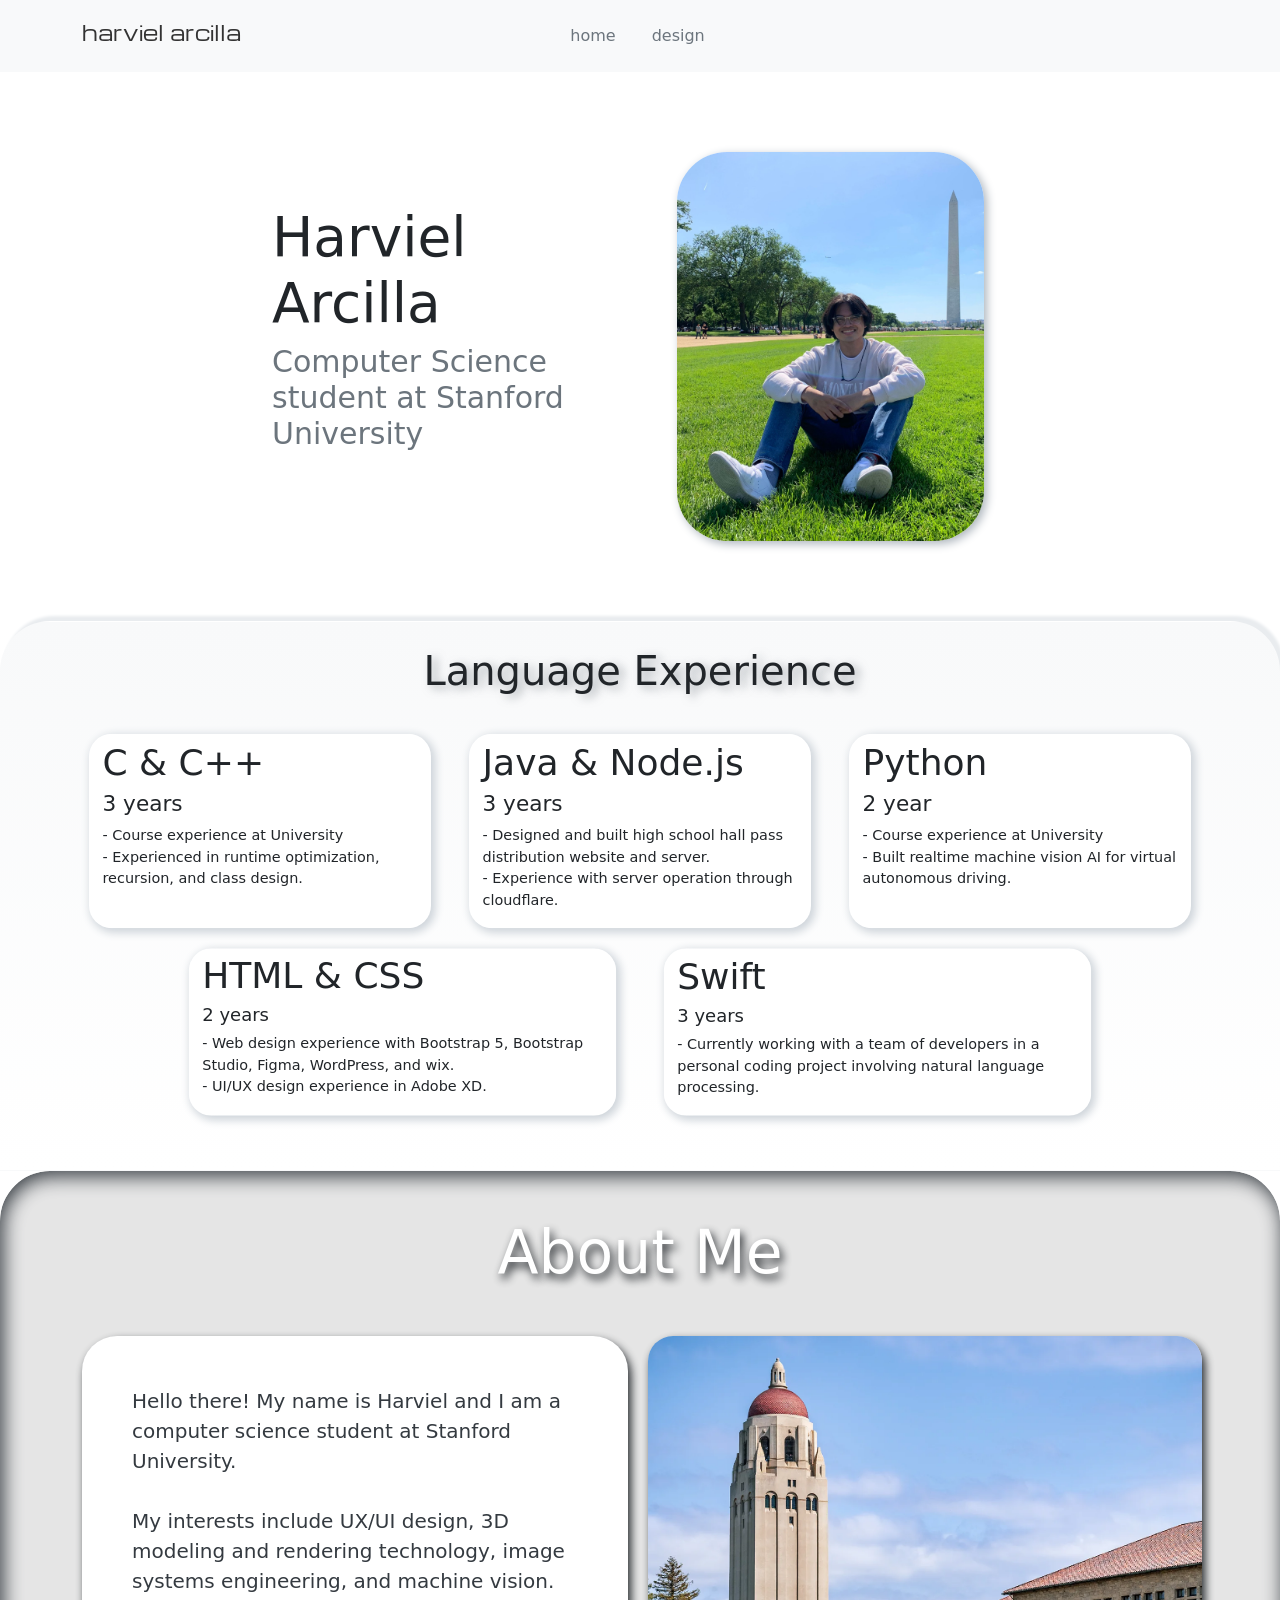
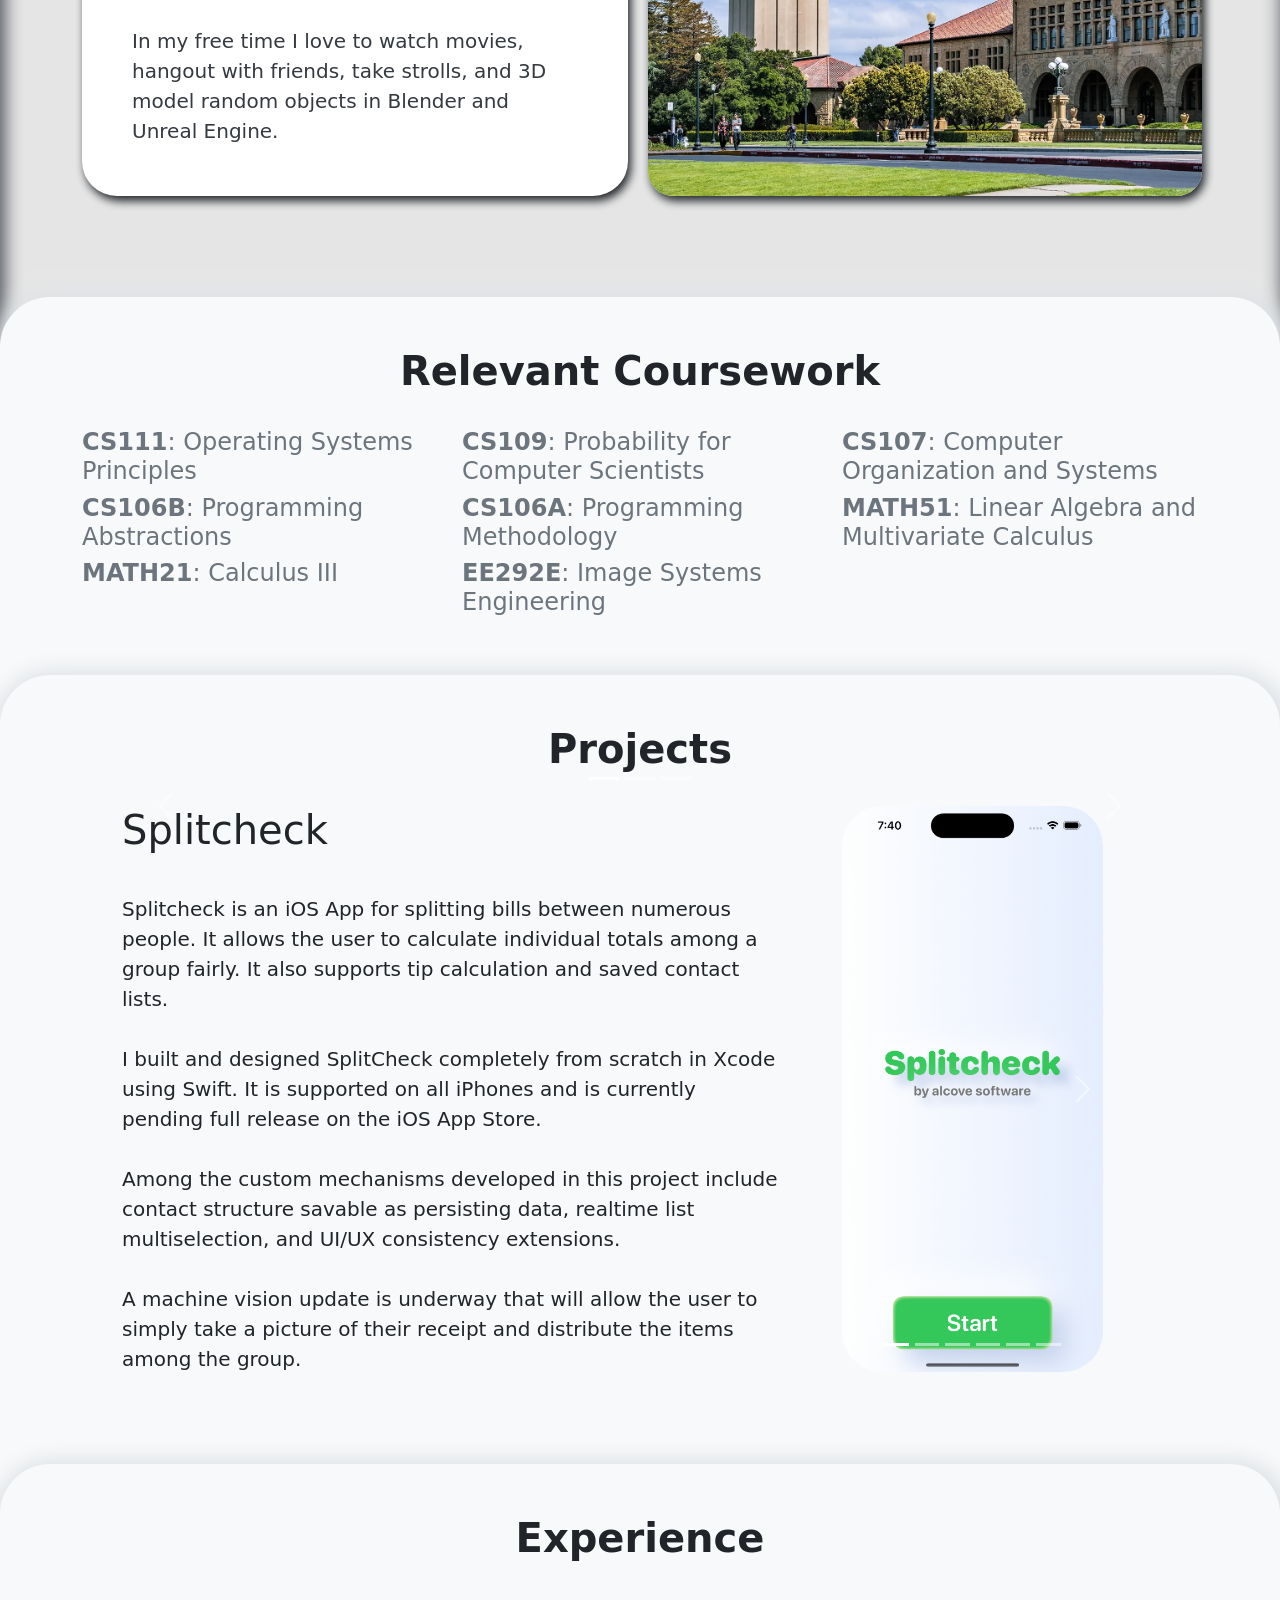
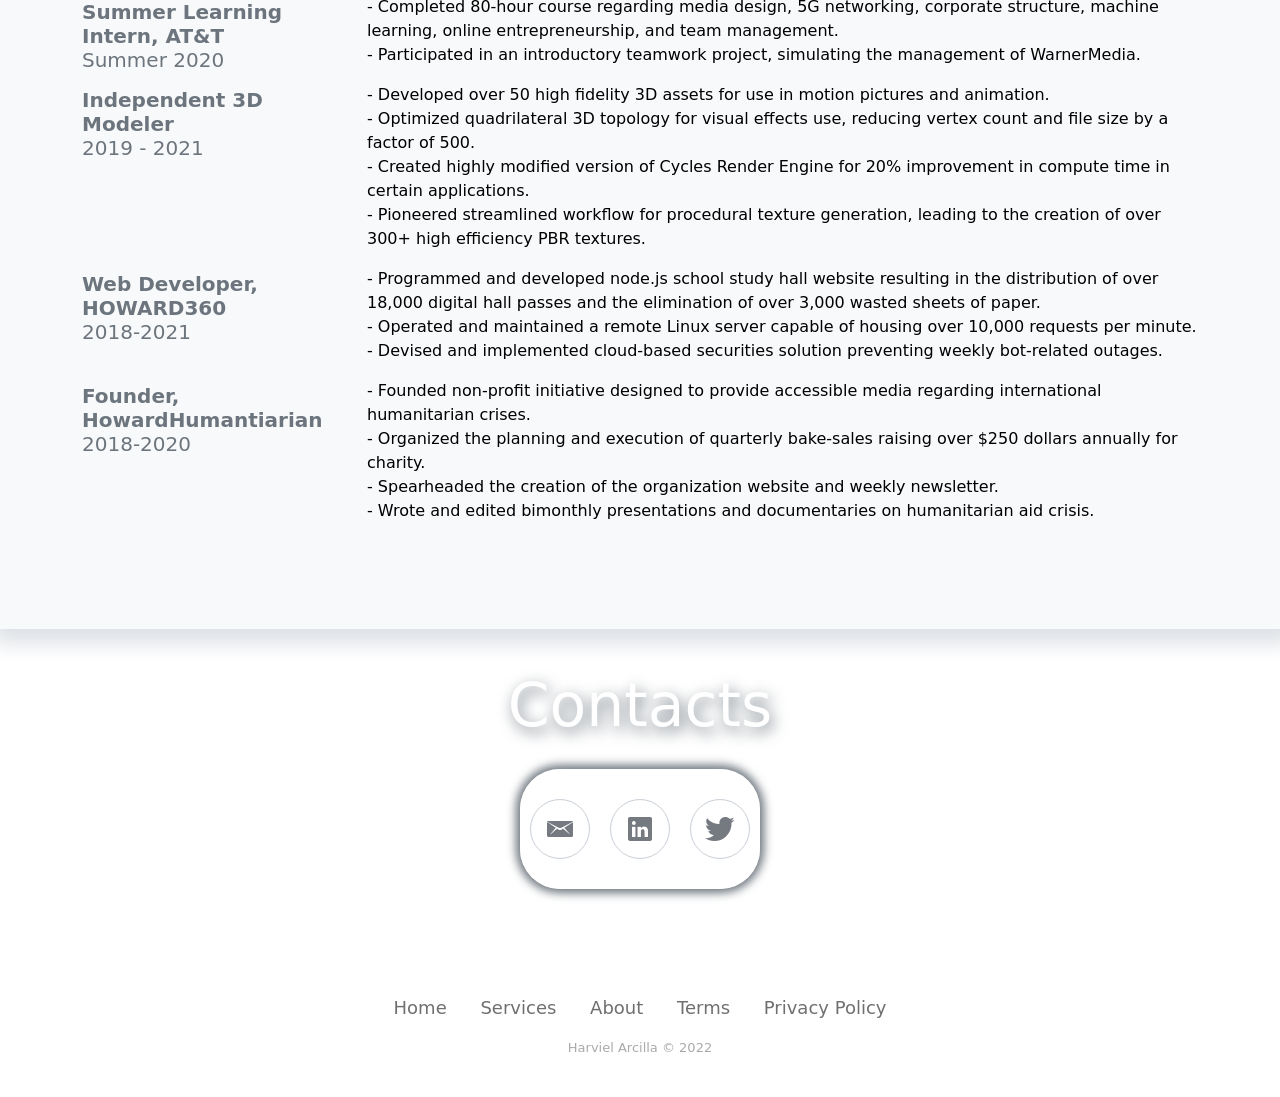
==== index.html @ 3e4e9d7c "Projects on Mobile" ====
<!DOCTYPE html>
<html lang="en">

<head>
    <meta charset="utf-8">
    <meta name="viewport" content="width=device-width, initial-scale=1.0, shrink-to-fit=no">
    <title>HarvielArcilla</title>
    <link rel="icon" type="image/png" sizes="1120x1080" href="assets/img/Favicon.png">
    <link rel="icon" type="image/png" sizes="1120x1080" href="assets/img/Favicon.png">
    <link rel="icon" type="image/png" sizes="1120x1080" href="assets/img/Favicon.png">
    <link rel="icon" type="image/png" sizes="1120x1080" href="assets/img/Favicon.png">
    <link rel="icon" type="image/png" sizes="1120x1080" href="assets/img/Favicon.png">
    <link rel="stylesheet" href="assets/bootstrap/css/bootstrap.min.css">
    <link rel="stylesheet" href="https://fonts.googleapis.com/css?family=Abel&amp;display=swap">
    <link rel="stylesheet" href="https://fonts.googleapis.com/css?family=Abril+Fatface&amp;display=swap">
    <link rel="stylesheet" href="https://fonts.googleapis.com/css?family=Adamina&amp;display=swap">
    <link rel="stylesheet" href="https://fonts.googleapis.com/css?family=Bakbak+One&amp;display=swap">
    <link rel="stylesheet" href="https://fonts.googleapis.com/css?family=Gothic+A1:400,700,800&amp;display=swap">
    <link rel="stylesheet" href="https://fonts.googleapis.com/css?family=Michroma&amp;display=swap">
    <link rel="stylesheet" href="https://fonts.googleapis.com/css?family=Montserrat:400,700,800,900&amp;display=swap">
    <link rel="stylesheet" href="https://fonts.googleapis.com/css?family=Open+Sans&amp;display=swap">
    <link rel="stylesheet" href="https://fonts.googleapis.com/css?family=Poppins&amp;display=swap">
    <link rel="stylesheet" href="https://fonts.googleapis.com/css?family=Raleway:400,800,900&amp;display=swap">
    <link rel="stylesheet" href="https://fonts.googleapis.com/css?family=Roboto&amp;display=swap">
    <link rel="stylesheet" href="https://fonts.googleapis.com/css?family=Roboto+Condensed&amp;display=swap">
    <link rel="stylesheet" href="https://fonts.googleapis.com/css?family=Source+Sans+Pro&amp;display=swap">
    <link rel="stylesheet" href="assets/fonts/ionicons.min.css">
    <link rel="stylesheet" href="assets/css/aos.min.css">
    <link rel="stylesheet" href="assets/css/animate.min.css">
    <link rel="stylesheet" href="assets/css/Footer-Basic.css">
    <link rel="stylesheet" href="assets/css/Footer-Clean.css">
    <link rel="stylesheet" href="assets/css/Navigation-with-Button.css">
    <link rel="stylesheet" href="assets/css/Navigation-with-Search.css">
    <link rel="stylesheet" href="assets/css/Social-Icons.css">
</head>

<body>
    <nav class="navbar navbar-light navbar-expand-lg navigation-clean-search" style="background: var(--bs-gray-100);">
        <div class="container">
            <h1 style="font-family: Michroma, sans-serif;font-size: 20px;">harviel arcilla</h1><a class="navbar-brand" href="#"></a><button data-bs-toggle="collapse" class="navbar-toggler" data-bs-target="#navcol-2"><span class="visually-hidden">Toggle navigation</span><span class="navbar-toggler-icon"></span></button>
            <div class="collapse navbar-collapse" id="navcol-2" style="padding-right: 180px;">
                <ul class="navbar-nav mx-auto">
                    <li class="nav-item"><a class="nav-link" href="index.html" style="color: var(--bs-gray-600);">home</a></li>
                    <li class="nav-item"></li>
                    <li class="nav-item"><a class="nav-link" href="design.html" style="color: var(--bs-gray-600);">design</a></li>
                    <li class="nav-item"></li>
                </ul>
            </div>
        </div>
    </nav>
    <section class="d-flex flex-column justify-content-lg-center" style="/*height: 530px;*/margin: 60px;margin-right: 10px;margin-left: 10px;">
        <div class="d-xl-flex align-items-xl-center">
            <div class="container">
                <div class="row" style="margin-top: 20px;margin-bottom: 20px;">
                    <div class="col-md-6 col-lg-4 offset-lg-2 d-flex d-xl-flex flex-column justify-content-xl-center align-items-xl-start">
                        <h1 class="d-flex align-items-xl-end" style="margin-top: 0px;text-align: left;font-size: 55px;">Harviel Arcilla</h1>
                        <h3 style="color: var(--bs-gray-600);font-size: 30px;padding-bottom: 30px;">Computer Science student at Stanford University</h3>
                    </div>
                    <div class="col-md-6 col-lg-4 d-flex d-xl-flex flex-column align-items-center align-items-sm-center align-items-xl-center"><img data-bss-disabled-mobile="true" data-bss-hover-animate="pulse" src="assets/img/IMG_5510.jpg" style="width: 307px;box-shadow: 3px 3px 10px var(--bs-gray-500);border-bottom-width: 1px;border-bottom-color: rgba(33,37,41,0);border-radius: 50px;"></div>
                </div>
            </div>
        </div>
    </section>
    <section class="d-flex flex-column justify-content-lg-start" style="/*height: 620px;*/border-radius: 50px;background: linear-gradient(var(--bs-gray-100), white), var(--bs-gray-100);border: 1px solid rgba(33,37,41,0);box-shadow: 4px -5px 3px var(--bs-gray-200);border-bottom-right-radius: 0;border-bottom-left-radius: 0;padding-bottom: 45px;padding-top: 15px;">
        <h1 class="d-lg-flex justify-content-lg-center" style="text-shadow: 5px 3px 10px rgba(108,117,125,0.59);padding: 10px;padding-top: 10px;padding-left: 20px;padding-right: 20px;">Language Experience<br></h1>
        <div class="container">
            <div class="row" data-aos="flip-down" data-aos-once="true" style="padding-top: 10px;">
                <div class="col-md-4" data-bss-hover-animate="pulse" style="border-radius: 25px;box-shadow: 3px 3px 10px 2px var(--bs-gray-400);transform: scale(0.90);border-style: solid;border-color: rgba(255,255,255,0);background: var(--bs-white);">
                    <h1 style="padding: 0px;padding-top: 5px;">C &amp; C++</h1>
                    <h4>3 years</h4>
                    <p>- Course experience at University<br>- Experienced in runtime optimization, recursion, and class design.</p>
                </div>
                <div class="col-md-4" data-bss-hover-animate="pulse" style="transform: scale(0.90);border-radius: 25px;border: 3px solid rgba(33,37,41,0);box-shadow: 3px 3px 10px 2px var(--bs-gray-400);background: var(--bs-white);">
                    <h1 style="padding: 0px;padding-top: 5px;">Java &amp; Node.js</h1>
                    <h4>3 years</h4>
                    <p>- Designed and built high school hall pass distribution website and server.<br>- Experience with server operation through cloudflare.</p>
                </div>
                <div class="col-md-4" data-bss-hover-animate="pulse" style="transform: scale(0.90);border-radius: 25px;box-shadow: 3px 3px 10px 2px var(--bs-gray-400);border-style: solid;border-color: rgba(33,37,41,0);background: var(--bs-white);">
                    <h1 style="padding: 0px;padding-top: 5px;">Python</h1>
                    <h4>2 year</h4>
                    <p>- Course experience at University<br>- Built realtime machine vision AI for virtual autonomous driving.</p>
                </div>
            </div>
        </div>
        <div class="container">
            <div class="row" data-aos="flip-down" data-aos-once="true">
                <div class="col-md-6 col-lg-5 offset-lg-1" data-bss-hover-animate="pulse" style="border-radius: 25px;transform: scale(0.90);border-style: solid;border-color: rgba(33,37,41,0);box-shadow: 3px 3px 10px 2px var(--bs-gray-400);background: var(--bs-white);">
                    <div>
                        <h1 style="padding-top: 3px;">HTML &amp; CSS</h1>
                        <h5>2 years</h5>
                    </div>
                    <p>- Web design experience with Bootstrap 5, Bootstrap Studio, Figma, WordPress, and wix.<br>- UI/UX design experience in Adobe XD.</p>
                </div>
                <div class="col-md-6 col-lg-5" data-bss-hover-animate="pulse" style="border-radius: 25px;transform: scale(0.90);border-style: solid;border-color: rgba(33,37,41,0);box-shadow: 3px 3px 10px 2px var(--bs-gray-400);background: var(--bs-white);">
                    <div>
                        <h1 style="padding-top: 4px;">Swift</h1>
                    </div>
                    <h4 style="font-size: 20px;">3 years</h4>
                    <p>- Currently working with a team of developers in a personal coding project involving natural language processing.</p>
                </div>
            </div>
        </div>
    </section>
    <section style="/*height: 750px;*/background: url(&quot;https://lp-cms-production.imgix.net/2019-06/28206231.jpg&quot;) center / cover, rgba(0,0,0,0.1);box-shadow: inset 3px 5px 20px var(--bs-gray-dark);border-radius: 50px;border-bottom-left-radius: 0px;border-bottom-right-radius: 0px;border: 0px solid var(--bs-white);border-top-left-radius: 50px;padding-bottom: 135px;">
        <h1 style="color: var(--bs-white);text-align: center;padding-top: 45px;padding-bottom: 40px;text-shadow: 3px 5px 10px var(--bs-gray-900);font-size: 60px;">About Me</h1>
        <div class="container">
            <div class="row">
                <div class="col-md-6" data-bss-hover-animate="pulse">
                    <p style="font-size: 20px;color: var(--bs-gray-dark);background: var(--bs-white);border-width: 12px;border-radius: 35px;padding: 50px;box-shadow: 3px 5px 10px var(--bs-gray-900);">Hello there! My name is Harviel and I am a computer science student at Stanford University.&nbsp;<br><br>My interests include UX/UI design, 3D modeling and rendering technology, image systems engineering, and machine vision.<br><br>In my free time I love to watch movies, hangout with friends, take strolls, and 3D model random objects in Blender and Unreal Engine.</p>
                </div>
                <div class="col" style="background: url(&quot;assets/img/Hoover-Tower-Stanford-University-California.webp&quot;) center / cover no-repeat;border-radius: 25px;margin: 0px;padding-bottom: 0;margin-bottom: 16px;box-shadow: 3px 5px 10px;margin-left: 8px;margin-right: 8px;">
                    <div></div>
                </div>
            </div>
        </div>
    </section>
    <section style="padding: 0px;padding-top: 0px;padding-bottom: 0px;margin-top: -50px;">
        <div class="col-xl-12" style="border-radius: 25px;background: var(--bs-gray-100);box-shadow: 3px 5px 20px 10px var(--bs-gray-300);padding: 50px;border-top-left-radius: 50px;border-top-right-radius: 50px;border-bottom-right-radius: 0px;border-bottom-left-radius: 0px;padding-bottom: 100px;">
            <div class="container">
                <div class="row">
                    <div class="col">
                        <h1 style="padding-bottom: 25px;text-align: center;"><strong>Relevant Coursework</strong></h1>
                    </div>
                </div>
            </div>
            <div class="container">
                <div class="row">
                    <div class="col-md-4">
                        <h1 style="font-size: 24px;color: var(--bs-gray);"><strong>CS111</strong>: Operating Systems Principles</h1>
                    </div>
                    <div class="col-md-4">
                        <h1 style="font-size: 24px;color: var(--bs-gray);"><strong>CS109</strong>: Probability for Computer Scientists</h1>
                    </div>
                    <div class="col-md-4">
                        <h1 style="font-size: 24px;color: var(--bs-gray);"><strong>CS107</strong>: Computer Organization and Systems</h1>
                    </div>
                </div>
            </div>
            <div class="container">
                <div class="row">
                    <div class="col-md-4">
                        <h1 style="font-size: 24px;color: var(--bs-gray);"><strong>CS106B</strong>: Programming Abstractions</h1>
                    </div>
                    <div class="col-md-4">
                        <h1 style="font-size: 24px;color: var(--bs-gray);"><strong>CS106A</strong>: Programming Methodology</h1>
                    </div>
                    <div class="col-md-4">
                        <h1 style="font-size: 24px;color: var(--bs-gray);"><strong>MATH51</strong>: Linear Algebra and Multivariate Calculus</h1>
                    </div>
                </div>
            </div>
            <div class="container">
                <div class="row">
                    <div class="col-md-4">
                        <h1 style="font-size: 24px;color: var(--bs-gray);"><strong>MATH21</strong>: Calculus III</h1>
                    </div>
                    <div class="col-md-4">
                        <h1 style="font-size: 24px;color: var(--bs-gray);"><strong>EE292E</strong>: Image Systems Engineering</h1>
                    </div>
                    <div class="col-md-4">
                        <div></div>
                    </div>
                </div>
            </div>
        </div>
        <section style="padding: 0px;padding-top: 0px;padding-bottom: 0px;margin-top: -50px;">
            <div class="col-xl-12" style="border-radius: 25px;background: var(--bs-gray-100);box-shadow: 3px 5px 20px 10px var(--bs-gray-300);padding: 50px;border-top-left-radius: 50px;border-top-right-radius: 50px;border-bottom-right-radius: 0px;border-bottom-left-radius: 0px;padding-bottom: 100px;">
                <div class="container">
                    <div class="row">
                        <div class="col">
                            <h1 style="padding-bottom: 25px;text-align: center;"><strong>Projects</strong></h1>
                            <div class="carousel slide" data-bs-ride="false" id="carousel-1">
                                <div class="carousel-inner">
                                    <div class="carousel-item active"></div>
                                    <div class="carousel-item"><img class="w-100 d-block" src="https://cdn.bootstrapstudio.io/placeholders/1400x800.png" alt="Slide Image"></div>
                                    <div class="carousel-item"><img class="w-100 d-block" src="https://cdn.bootstrapstudio.io/placeholders/1400x800.png" alt="Slide Image"></div>
                                </div>
                                <div><a class="carousel-control-prev" href="#carousel-1" role="button" data-bs-slide="prev"><span class="carousel-control-prev-icon"></span><span class="visually-hidden">Previous</span></a><a class="carousel-control-next" href="#carousel-1" role="button" data-bs-slide="next"><span class="carousel-control-next-icon"></span><span class="visually-hidden">Next</span></a></div>
                                <ol class="carousel-indicators">
                                    <li data-bs-target="#carousel-1" data-bs-slide-to="0" class="active"></li>
                                    <li data-bs-target="#carousel-1" data-bs-slide-to="1"></li>
                                    <li data-bs-target="#carousel-1" data-bs-slide-to="2"></li>
                                </ol>
                            </div>
                        </div>
                    </div>
                </div>
                <div class="container">
                    <div class="row">
                        <div class="col-12 col-md-6 col-xl-8">
                            <h1 style="margin-left: 40px;">Splitcheck</h1>
                            <p style="font-size: 20px;margin: 40px;">Splitcheck is an iOS App for splitting bills between numerous people. It allows the user to calculate individual totals among a group fairly. It also supports tip calculation and saved contact lists.<br><br>I built and designed SplitCheck completely from scratch in Xcode using Swift. It is supported on all iPhones and is currently pending full release on the iOS App Store.&nbsp;<br><br>Among the custom mechanisms developed in this project include contact structure savable as persisting data, realtime list multiselection, and UI/UX consistency extensions.<br><br>A machine vision update is underway that will allow the user to simply take a picture of their receipt and distribute the items among the group.</p>
                        </div>
                        <div class="col-12 col-md-6 col-xl-3">
                            <div class="carousel slide" data-bs-ride="false" id="carousel-2">
                                <div class="carousel-inner">
                                    <div class="carousel-item active"><img class="w-100 d-block" src="assets/img/Simulator%20Screen%20Shot%20-%20iPhone%2014%20Pro%20-%202023-01-09%20at%2007.40.22.png" alt="Slide Image" style="border-radius: 40px;"></div>
                                    <div class="carousel-item"><img class="w-100 d-block" src="assets/img/Simulator%20Screen%20Shot%20-%20iPhone%2014%20Pro%20-%202023-01-09%20at%2007.41.24.png" alt="Slide Image" style="border-radius: 40px;"></div>
                                    <div class="carousel-item"><img class="w-100 d-block" src="assets/img/Simulator%20Screen%20Shot%20-%20iPhone%2014%20Pro%20-%202023-01-09%20at%2007.41.33.png" alt="Slide Image" style="border-radius: 40px;"></div>
                                    <div class="carousel-item"><img class="w-100 d-block" src="assets/img/Simulator%20Screen%20Shot%20-%20iPhone%2014%20Pro%20-%202023-01-09%20at%2007.42.06.png" alt="Slide Image" style="border-radius: 40px;"></div>
                                    <div class="carousel-item"><img class="w-100 d-block" src="assets/img/Simulator%20Screen%20Shot%20-%20iPhone%2014%20Pro%20-%202023-01-09%20at%2007.42.48.png" alt="Slide Image" style="border-radius: 40px;"></div>
                                    <div class="carousel-item"><img class="w-100 d-block" src="assets/img/Simulator%20Screen%20Shot%20-%20iPhone%2014%20Pro%20-%202023-01-09%20at%2007.42.59.png" alt="Slide Image" style="border-radius: 40px;"></div>
                                </div>
                                <div><a class="carousel-control-prev" href="#carousel-2" role="button" data-bs-slide="prev"><span class="carousel-control-prev-icon"></span><span class="visually-hidden">Previous</span></a><a class="carousel-control-next" href="#carousel-2" role="button" data-bs-slide="next"><span class="carousel-control-next-icon"></span><span class="visually-hidden">Next</span></a></div>
                                <ol class="carousel-indicators">
                                    <li data-bs-target="#carousel-2" data-bs-slide-to="0" class="active"></li>
                                    <li data-bs-target="#carousel-2" data-bs-slide-to="1"></li>
                                    <li data-bs-target="#carousel-2" data-bs-slide-to="2"></li>
                                    <li data-bs-target="#carousel-2" data-bs-slide-to="3"></li>
                                    <li data-bs-target="#carousel-2" data-bs-slide-to="4"></li>
                                    <li data-bs-target="#carousel-2" data-bs-slide-to="5"></li>
                                </ol>
                            </div>
                        </div>
                    </div>
                </div>
            </div>
        </section>
    </section>
    <section style="padding: 0px;padding-top: 0px;padding-bottom: 0px;margin-top: -50px;">
        <div class="col-xl-12" style="border-radius: 25px;background: var(--bs-gray-100);box-shadow: 3px 5px 20px 10px var(--bs-gray-300);padding: 50px;border-top-left-radius: 50px;border-top-right-radius: 50px;border-bottom-right-radius: 0px;border-bottom-left-radius: 0px;padding-bottom: 90px;">
            <div class="container">
                <div class="row">
                    <div class="col">
                        <h1 style="padding-bottom: 25px;text-align: center;"><strong>Experience</strong></h1>
                    </div>
                </div>
            </div>
            <div class="container">
                <div class="row">
                    <div class="col-md-3" style="max-width: none;">
                        <h1 style="font-size: 20px;color: var(--bs-gray);margin-top: 5px;"><strong>Summer Learning Intern, AT&amp;T</strong><br>Summer 2020</h1>
                    </div>
                    <div class="col-md-9">
                        <p><span style="color: rgb(0, 0, 0); background-color: transparent;">- Completed 80-hour course regarding media design, 5G networking, corporate structure, machine learning, online entrepreneurship, and team management.</span><br><span style="color: rgb(0, 0, 0); background-color: transparent;">- Participated in an introductory teamwork project, simulating the management of WarnerMedia.</span></p>
                    </div>
                </div>
            </div>
            <div class="container">
                <div class="row">
                    <div class="col-md-3">
                        <h1 style="font-size: 20px;color: var(--bs-gray);margin-top: 5px;"><strong>Independent 3D Modeler</strong><br>2019 - 2021</h1>
                    </div>
                    <div class="col-md-9 d-xxl-flex">
                        <p><span style="color: rgb(0, 0, 0); background-color: transparent;">- Developed over 50 high fidelity 3D assets for use in motion pictures and animation.</span><br><span style="color: rgb(0, 0, 0); background-color: transparent;">- Optimized quadrilateral 3D topology for visual effects use, reducing vertex count and file size by a factor of 500.</span><br><span style="color: rgb(0, 0, 0); background-color: transparent;">- Created highly modified version of Cycles Render Engine for 20% improvement in compute time in certain applications. </span><br><span style="color: rgb(0, 0, 0); background-color: transparent;">- Pioneered streamlined workflow for procedural texture generation, leading to the creation of over 300+ high efficiency PBR textures.</span><br></p>
                    </div>
                </div>
            </div>
            <div class="container">
                <div class="row">
                    <div class="col-md-3">
                        <h1 style="font-size: 20px;color: var(--bs-gray);margin-top: 5px;"><strong>Web Developer, HOWARD360</strong><br>2018-2021</h1>
                    </div>
                    <div class="col-md-9">
                        <p><span style="color: rgb(0, 0, 0); background-color: transparent;">- Programmed and developed node.js school study hall website resulting in the distribution of over 18,000 digital hall passes and the elimination of over 3,000 wasted sheets of paper.</span><br><span style="color: rgb(0, 0, 0); background-color: transparent;">- Operated and maintained a remote Linux server capable of housing over 10,000 requests per minute.</span><br><span style="color: rgb(0, 0, 0); background-color: transparent;">- Devised and implemented cloud-based securities solution preventing weekly bot-related outages.</span><br></p>
                    </div>
                </div>
            </div>
            <div class="container">
                <div class="row">
                    <div class="col-md-3">
                        <h1 style="font-size: 20px;color: var(--bs-gray);margin-top: 5px;"><strong>Founder, HowardHumantiarian</strong><br>2018-2020</h1>
                    </div>
                    <div class="col-md-9">
                        <p><span style="color: rgb(0, 0, 0); background-color: transparent;">- Founded non-profit initiative designed to provide accessible media regarding international humanitarian crises.</span><br><span style="color: rgb(0, 0, 0); background-color: transparent;">- Organized the planning and execution of quarterly bake-sales raising over $250 dollars annually for charity.</span><br><span style="color: rgb(0, 0, 0); background-color: transparent;">- Spearheaded the creation of the organization website and weekly newsletter.</span><br><span style="color: rgb(0, 0, 0); background-color: transparent;">- Wrote and edited bimonthly presentations and documentaries on humanitarian aid crisis.</span><br></p>
                    </div>
                </div>
            </div>
        </div>
    </section>
    <section class="d-flex d-xxl-flex flex-column justify-content-lg-center align-items-lg-center align-items-xl-center justify-content-xxl-center align-items-xxl-center" data-bss-parallax-bg="true" style="/*height: 600px;*/background: url(&quot;https://upload.wikimedia.org/wikipedia/commons/4/40/James_H._Clark_Center_at_night_HDR-2.jpg&quot;) center / cover;padding-bottom: 65px;padding-top: 20px;">
        <h1 style="color: var(--bs-white);text-align: center;padding-top: 20px;padding-bottom: 20px;text-shadow: 3px 5px 15px var(--bs-gray-600);font-size: 60px;">Contacts</h1>
        <div class="social-icons" style="background: rgba(255,255,255,0.8);border-radius: 40px;box-shadow: 0px 0px 10px 4px var(--bs-gray-600);padding: 30px 0px;/*padding-right: 80px;*//*padding-left: 80px;*/"><a href="karcilla@stanford.edu"><i class="icon ion-email" data-bss-hover-animate="pulse" style="background: var(--bs-white);"></i></a><a href="https://www.linkedin.com/in/harviel-k-arcilla-97820a1b3/"><i class="icon ion-social-linkedin" data-bss-hover-animate="pulse" style="background: var(--bs-white);"></i></a><a href="#"><i class="icon ion-social-twitter" data-bss-hover-animate="pulse" style="background: var(--bs-white);"></i></a><a href="#"></a></div>
    </section>
    <footer class="footer-basic">
        <ul class="list-inline">
            <li class="list-inline-item"><a href="#">Home</a></li>
            <li class="list-inline-item"><a href="#">Services</a></li>
            <li class="list-inline-item"><a href="#">About</a></li>
            <li class="list-inline-item"><a href="#">Terms</a></li>
            <li class="list-inline-item"><a href="#">Privacy Policy</a></li>
        </ul>
        <p class="copyright">Harviel Arcilla © 2022</p>
    </footer>
    <script src="assets/bootstrap/js/bootstrap.min.js"></script>
    <script src="assets/js/aos.min.js"></script>
    <script src="assets/js/bs-init.js"></script>
</body>

</html>
---- assets/css/Footer-Basic.css ----
.footer-basic {
  padding: 40px 0;
  background-color: #ffffff;
  color: #4b4c4d;
}

.footer-basic ul {
  padding: 0;
  list-style: none;
  text-align: center;
  font-size: 18px;
  line-height: 1.6;
  margin-bottom: 0;
}

.footer-basic li {
  padding: 0 10px;
}

.footer-basic ul a {
  color: inherit;
  text-decoration: none;
  opacity: 0.8;
}

.footer-basic ul a:hover {
  opacity: 1;
}

.footer-basic .social {
  text-align: center;
  padding-bottom: 25px;
}

.footer-basic .social > a {
  font-size: 24px;
  width: 40px;
  height: 40px;
  line-height: 40px;
  display: inline-block;
  text-align: center;
  border-radius: 50%;
  border: 1px solid #ccc;
  margin: 0 8px;
  color: inherit;
  opacity: 0.75;
}

.footer-basic .social > a:hover {
  opacity: 0.9;
}

.footer-basic .copyright {
  margin-top: 15px;
  text-align: center;
  font-size: 13px;
  color: #aaa;
  margin-bottom: 0;
}
---- assets/css/Footer-Clean.css ----
.footer-clean {
  padding: 50px 0;
  background-color: #fff;
  color: #4b4c4d;
}

.footer-clean h3 {
  margin-top: 0;
  margin-bottom: 12px;
  font-weight: bold;
  font-size: 16px;
}

.footer-clean ul {
  padding: 0;
  list-style: none;
  line-height: 1.6;
  font-size: 14px;
  margin-bottom: 0;
}

.footer-clean ul a {
  color: inherit;
  text-decoration: none;
  opacity: 0.8;
}

.footer-clean ul a:hover {
  opacity: 1;
}

.footer-clean .item.social {
  text-align: right;
}

@media (max-width:767px) {
  .footer-clean .item {
    text-align: center;
    padding-bottom: 20px;
  }
}

@media (max-width: 768px) {
  .footer-clean .item.social {
    text-align: center;
  }
}

.footer-clean .item.social > a {
  font-size: 24px;
  width: 40px;
  height: 40px;
  line-height: 40px;
  display: inline-block;
  text-align: center;
  border-radius: 50%;
  border: 1px solid #ccc;
  margin-left: 10px;
  margin-top: 22px;
  color: inherit;
  opacity: 0.75;
}

.footer-clean .item.social > a:hover {
  opacity: 0.9;
}

@media (max-width:991px) {
  .footer-clean .item.social > a {
    margin-top: 40px;
  }
}

@media (max-width:767px) {
  .footer-clean .item.social > a {
    margin-top: 10px;
  }
}

.footer-clean .copyright {
  margin-top: 14px;
  margin-bottom: 0;
  font-size: 13px;
  opacity: 0.6;
}
---- assets/css/Navigation-with-Button.css ----
.navigation-clean-button {
  background: #fff;
  padding-top: .75rem;
  padding-bottom: .75rem;
  color: #333;
  border-radius: 0;
  box-shadow: none;
  border: none;
  margin-bottom: 0;
}

@media (min-width:768px) {
  .navigation-clean-button {
    padding-top: 1rem;
    padding-bottom: 1rem;
  }
}

.navigation-clean-button .navbar-brand {
  font-weight: bold;
  color: inherit;
}

.navigation-clean-button .navbar-brand:hover {
  color: #222;
}

.navigation-clean-button .navbar-toggler {
  border-color: #ddd;
}

.navigation-clean-button .navbar-toggler:hover, .navigation-clean-button .navbar-toggler:focus {
  background: none;
}

.navigation-clean-button .navbar-toggler {
  color: #888;
}

.navigation-clean-button .navbar-nav a.active, .navigation-clean-button .navbar-nav > .show > a {
  background: none;
  box-shadow: none;
}

.navigation-clean-button.navbar-light .navbar-nav a.active, .navigation-clean-button.navbar-light .navbar-nav a.active:focus, .navigation-clean-button.navbar-light .navbar-nav a.active:hover {
  color: #8f8f8f;
  box-shadow: none;
  background: none;
  pointer-events: none;
}

.navigation-clean-button.navbar .navbar-nav .nav-link {
  padding-left: 18px;
  padding-right: 18px;
}

.navigation-clean-button.navbar-light .navbar-nav .nav-link {
  color: #465765;
}

.navigation-clean-button.navbar-light .navbar-nav .nav-link:focus, .navigation-clean-button.navbar-light .navbar-nav .nav-link:hover {
  color: #37434d !important;
  background-color: transparent;
}

.navigation-clean-button .navbar-nav > li > .dropdown-menu {
  margin-top: -5px;
  box-shadow: 0 4px 8px rgba(0,0,0,.1);
  background-color: #fff;
  border-radius: 2px;
}

.navigation-clean-button .dropdown-menu .dropdown-item:focus, .navigation-clean-button .dropdown-menu .dropdown-item {
  line-height: 2;
  font-size: 14px;
  color: #37434d;
}

.navigation-clean-button .dropdown-menu .dropdown-item:focus, .navigation-clean-button .dropdown-menu .dropdown-item:hover {
  background: #eee;
  color: inherit;
}

.navigation-clean-button .actions .login {
  margin-right: 1rem;
  text-decoration: none;
  color: #465765;
}

.navigation-clean-button .navbar-text .action-button, .navigation-clean-button .navbar-text .action-button:active, .navigation-clean-button .navbar-text .action-button:hover {
  background: #56c6c6;
  border-radius: 20px;
  font-size: inherit;
  color: #fff;
  box-shadow: none;
  border: none;
  text-shadow: none;
  padding: .5rem 1rem;
  transition: background-color 0.25s;
  font-size: inherit;
}

.navigation-clean-button .navbar-text .action-button:hover {
  background: #66d7d7;
}
---- assets/css/Navigation-with-Search.css ----
.navigation-clean-search {
  background: #fff;
  padding-top: .75rem;
  padding-bottom: .75rem;
  color: #333;
  border-radius: 0;
  box-shadow: none;
  border: none;
  margin-bottom: 0;
}

@media (min-width:768px) {
  .navigation-clean-search {
    padding-top: 1rem;
    padding-bottom: 1rem;
  }
}

.navigation-clean-search .navbar-brand {
  font-weight: bold;
  color: inherit;
}

.navigation-clean-search .navbar-brand:hover {
  color: #222;
}

.navigation-clean-search .navbar-toggler {
  border-color: #ddd;
}

.navigation-clean-search .navbar-toggler:hover, .navigation-clean-search .navbar-toggler:focus {
  background: none;
}

.navigation-clean-search .navbar-toggler {
  color: #888;
}

.navigation-clean-search .navbar-collapse, .navigation-clean-search .search-form {
  border-top-color: #ddd;
}

.navigation-clean-search .navbar-nav a.active, .navigation-clean-search .navbar-nav > .show > a {
  background: none;
  box-shadow: none;
}

.navigation-clean-search.navbar-light .navbar-nav a.active, .navigation-clean-search.navbar-light .navbar-nav a.active:focus, .navigation-clean-search.navbar-light .navbar-nav a.active:hover {
  color: #8f8f8f;
  box-shadow: none;
  background: none;
  pointer-events: none;
}

.navigation-clean-search.navbar .navbar-nav .nav-link {
  padding-left: 18px;
  padding-right: 18px;
}

.navigation-clean-search.navbar-light .navbar-nav .nav-link {
  color: #465765;
}

.navigation-clean-search.navbar-light .navbar-nav .nav-link:focus, .navigation-clean-search.navbar-light .navbar-nav .nav-link:hover {
  color: #37434d !important;
  background-color: transparent;
}

.navigation-clean-search .action-button, .navigation-clean-button .action-button:active {
  background: #56c6c6;
  border-radius: 20px;
  font-size: inherit;
  color: #fff !important;
  box-shadow: none;
  border: none;
  text-shadow: none;
  padding: 8px 20px;
  transition: background-color 0.25s;
}

.navigation-clean-search .action-button:hover, .navigation-clean-search .action-button:focus {
  background: #66d7d7;
}

.navigation-clean-search .search-form label {
  color: #ccc;
}

.navigation-clean-search .search-form .search-field {
  background: none;
  border: none;
  border-bottom: 1px solid transparent;
  border-radius: 0;
  color: #ccc;
  box-shadow: none;
  color: inherit;
  transition: border-bottom-color 0.3s;
}

@media (max-width:767px) {
  .navigation-clean-search .search-form .search-field {
    display: inline-block;
    width: 80%;
  }
}

.navigation-clean-search .search-form .search-field:focus {
  border-bottom: 1px solid #ccc;
}
---- assets/css/Social-Icons.css ----
.social-icons {
  color: #313437;
  background-color: #fff;
  text-align: center;
  padding: 70px 0;
}

@media (max-width:767px) {
  .social-icons {
    padding: 50px 0;
  }
}

.social-icons i {
  font-size: 32px;
  display: inline-block;
  color: #757980;
  margin: 0 10px;
  width: 60px;
  height: 60px;
  border: 1px solid #c8ced7;
  text-align: center;
  border-radius: 50%;
  line-height: 60px;
}
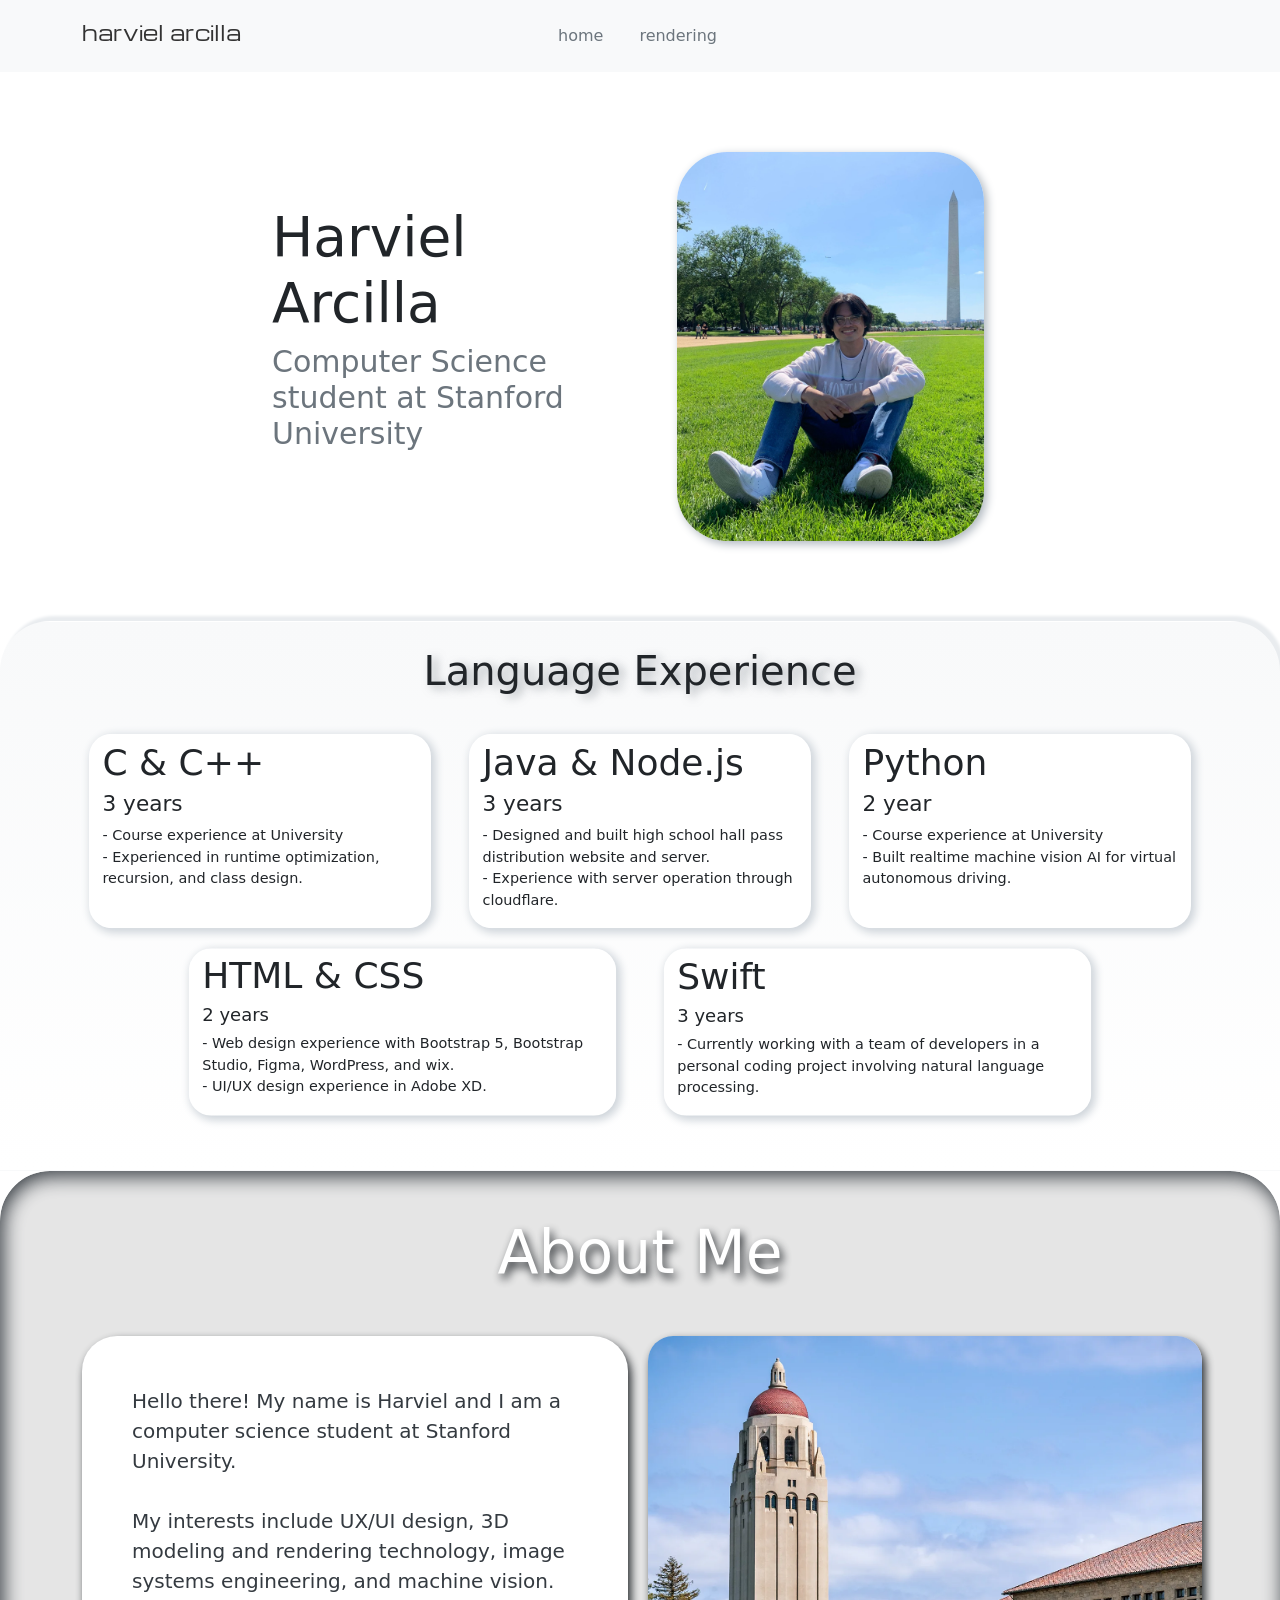
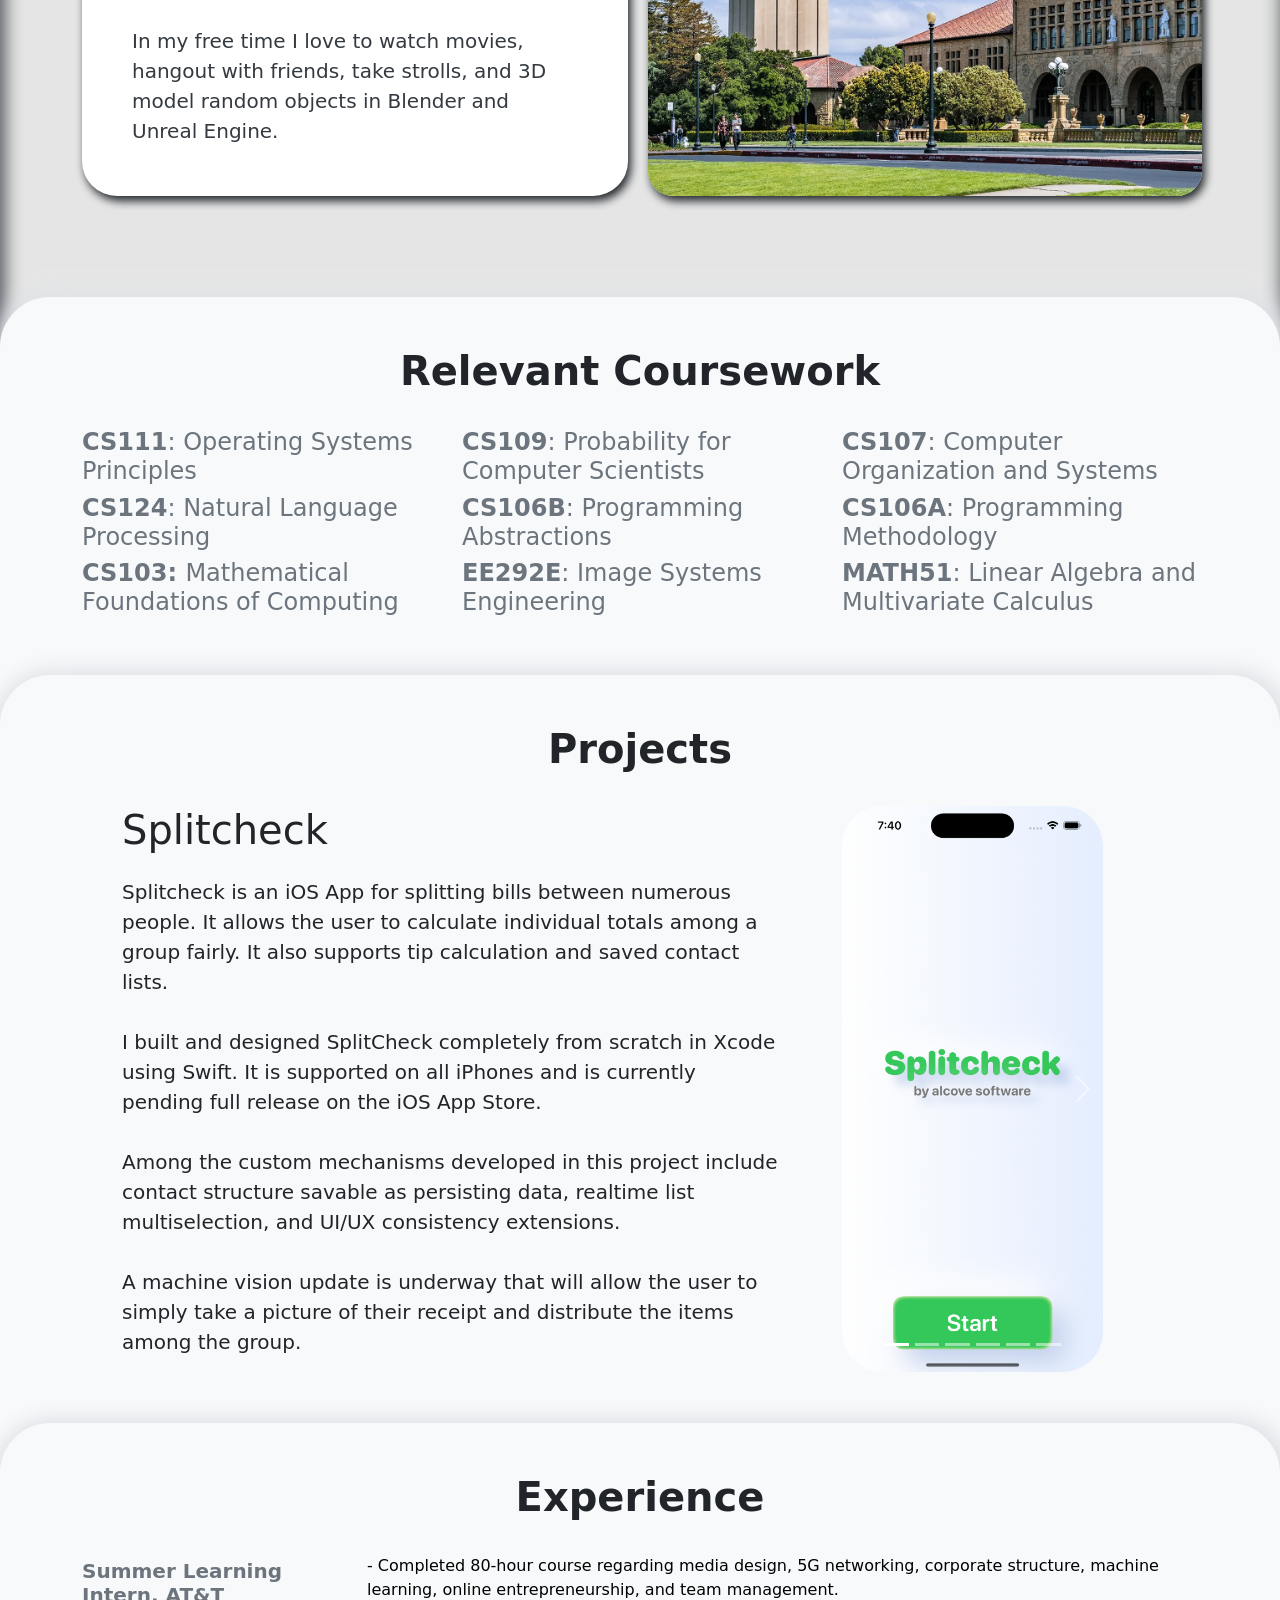
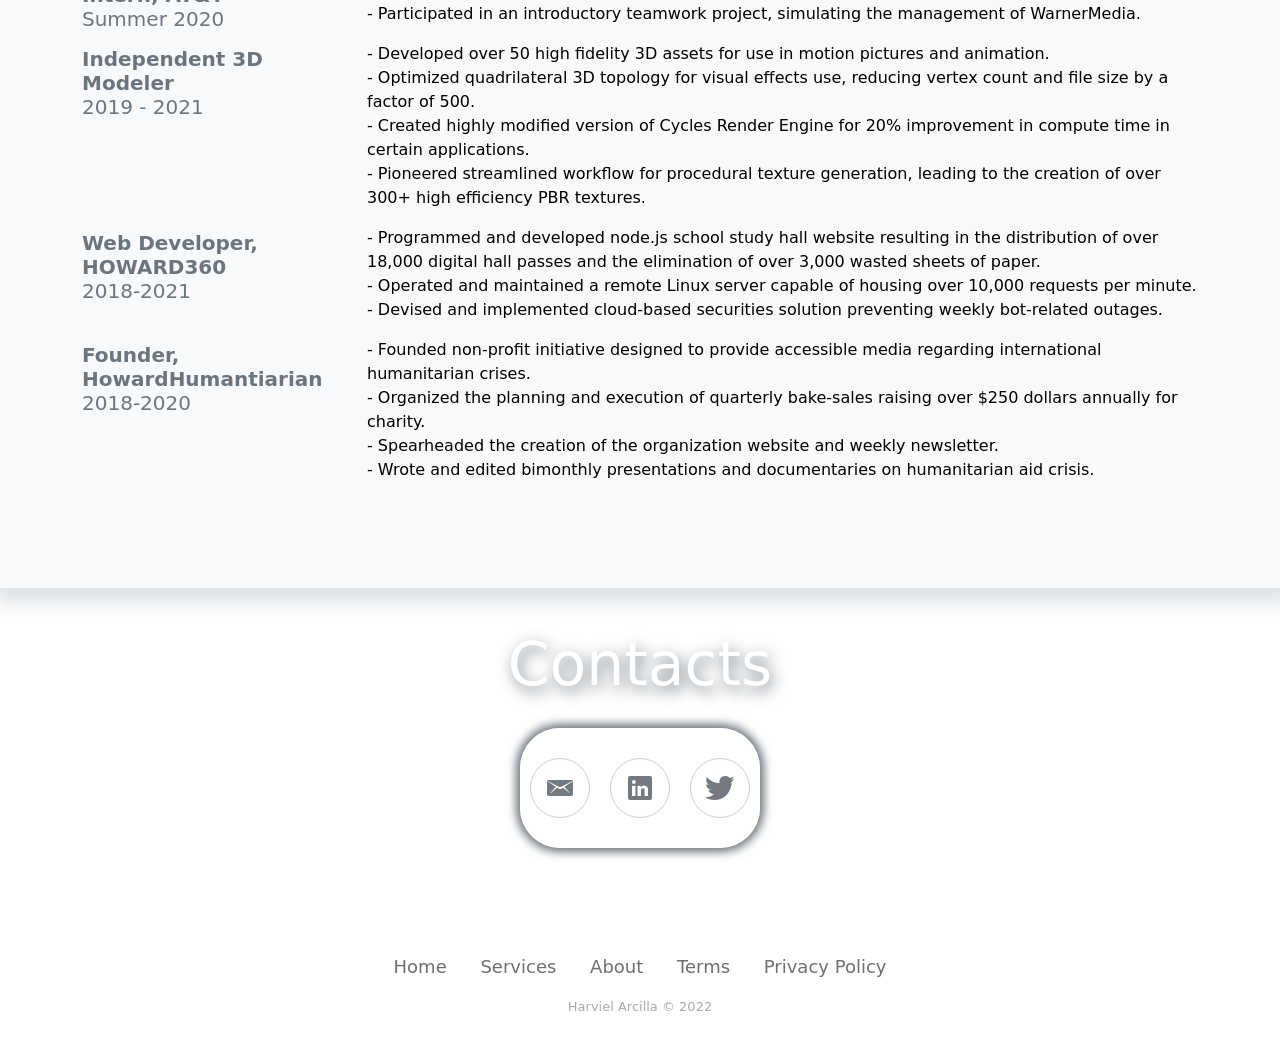
==== commit 8ba6e761: "Update 2023 Changes to render tab" ====
--- a/index.html
+++ b/index.html
@@ -42,7 +42,7 @@
                 <ul class="navbar-nav mx-auto">
                     <li class="nav-item"><a class="nav-link" href="index.html" style="color: var(--bs-gray-600);">home</a></li>
                     <li class="nav-item"></li>
-                    <li class="nav-item"><a class="nav-link" href="design.html" style="color: var(--bs-gray-600);">design</a></li>
+                    <li class="nav-item"><a class="nav-link" href="rendering.html" style="color: var(--bs-gray-600);">rendering</a></li>
                     <li class="nav-item"></li>
                 </ul>
             </div>
@@ -139,26 +139,27 @@
             <div class="container">
                 <div class="row">
                     <div class="col-md-4">
+                        <h1 style="font-size: 24px;color: var(--bs-gray);"><strong>CS124</strong>: Natural Language Processing</h1>
+                    </div>
+                    <div class="col-md-4">
                         <h1 style="font-size: 24px;color: var(--bs-gray);"><strong>CS106B</strong>: Programming Abstractions</h1>
                     </div>
                     <div class="col-md-4">
                         <h1 style="font-size: 24px;color: var(--bs-gray);"><strong>CS106A</strong>: Programming Methodology</h1>
                     </div>
-                    <div class="col-md-4">
+                </div>
+            </div>
+            <div class="container">
+                <div class="row">
+                    <div class="col-md-4">
+                        <h1 style="font-size: 24px;color: var(--bs-gray);"><strong>CS103: </strong>Mathematical Foundations of Computing</h1>
+                    </div>
+                    <div class="col-md-4">
+                        <h1 style="font-size: 24px;color: var(--bs-gray);"><strong>EE292E</strong>: Image Systems Engineering</h1>
+                    </div>
+                    <div class="col-md-4">
+                        <div></div>
                         <h1 style="font-size: 24px;color: var(--bs-gray);"><strong>MATH51</strong>: Linear Algebra and Multivariate Calculus</h1>
-                    </div>
-                </div>
-            </div>
-            <div class="container">
-                <div class="row">
-                    <div class="col-md-4">
-                        <h1 style="font-size: 24px;color: var(--bs-gray);"><strong>MATH21</strong>: Calculus III</h1>
-                    </div>
-                    <div class="col-md-4">
-                        <h1 style="font-size: 24px;color: var(--bs-gray);"><strong>EE292E</strong>: Image Systems Engineering</h1>
-                    </div>
-                    <div class="col-md-4">
-                        <div></div>
                     </div>
                 </div>
             </div>
@@ -169,29 +170,16 @@
                     <div class="row">
                         <div class="col">
                             <h1 style="padding-bottom: 25px;text-align: center;"><strong>Projects</strong></h1>
-                            <div class="carousel slide" data-bs-ride="false" id="carousel-1">
-                                <div class="carousel-inner">
-                                    <div class="carousel-item active"></div>
-                                    <div class="carousel-item"><img class="w-100 d-block" src="https://cdn.bootstrapstudio.io/placeholders/1400x800.png" alt="Slide Image"></div>
-                                    <div class="carousel-item"><img class="w-100 d-block" src="https://cdn.bootstrapstudio.io/placeholders/1400x800.png" alt="Slide Image"></div>
-                                </div>
-                                <div><a class="carousel-control-prev" href="#carousel-1" role="button" data-bs-slide="prev"><span class="carousel-control-prev-icon"></span><span class="visually-hidden">Previous</span></a><a class="carousel-control-next" href="#carousel-1" role="button" data-bs-slide="next"><span class="carousel-control-next-icon"></span><span class="visually-hidden">Next</span></a></div>
-                                <ol class="carousel-indicators">
-                                    <li data-bs-target="#carousel-1" data-bs-slide-to="0" class="active"></li>
-                                    <li data-bs-target="#carousel-1" data-bs-slide-to="1"></li>
-                                    <li data-bs-target="#carousel-1" data-bs-slide-to="2"></li>
-                                </ol>
-                            </div>
                         </div>
                     </div>
                 </div>
                 <div class="container">
                     <div class="row">
-                        <div class="col-12 col-md-6 col-xl-8">
-                            <h1 style="margin-left: 40px;">Splitcheck</h1>
-                            <p style="font-size: 20px;margin: 40px;">Splitcheck is an iOS App for splitting bills between numerous people. It allows the user to calculate individual totals among a group fairly. It also supports tip calculation and saved contact lists.<br><br>I built and designed SplitCheck completely from scratch in Xcode using Swift. It is supported on all iPhones and is currently pending full release on the iOS App Store.&nbsp;<br><br>Among the custom mechanisms developed in this project include contact structure savable as persisting data, realtime list multiselection, and UI/UX consistency extensions.<br><br>A machine vision update is underway that will allow the user to simply take a picture of their receipt and distribute the items among the group.</p>
+                        <div class="col-8 col-md-6 col-xl-8">
+                            <h1 style="padding-left: 40px;">Splitcheck</h1>
+                            <p style="font-size: 20px;padding-right: 40px;padding-left: 40px;padding-top: 15px;">Splitcheck is an iOS App for splitting bills between numerous people. It allows the user to calculate individual totals among a group fairly. It also supports tip calculation and saved contact lists.<br><br>I built and designed SplitCheck completely from scratch in Xcode using Swift. It is supported on all iPhones and is currently pending full release on the iOS App Store.&nbsp;<br><br>Among the custom mechanisms developed in this project include contact structure savable as persisting data, realtime list multiselection, and UI/UX consistency extensions.<br><br>A machine vision update is underway that will allow the user to simply take a picture of their receipt and distribute the items among the group.</p>
                         </div>
-                        <div class="col-12 col-md-6 col-xl-3">
+                        <div class="col-3 col-md-6 col-xl-3">
                             <div class="carousel slide" data-bs-ride="false" id="carousel-2">
                                 <div class="carousel-inner">
                                     <div class="carousel-item active"><img class="w-100 d-block" src="assets/img/Simulator%20Screen%20Shot%20-%20iPhone%2014%20Pro%20-%202023-01-09%20at%2007.40.22.png" alt="Slide Image" style="border-radius: 40px;"></div>
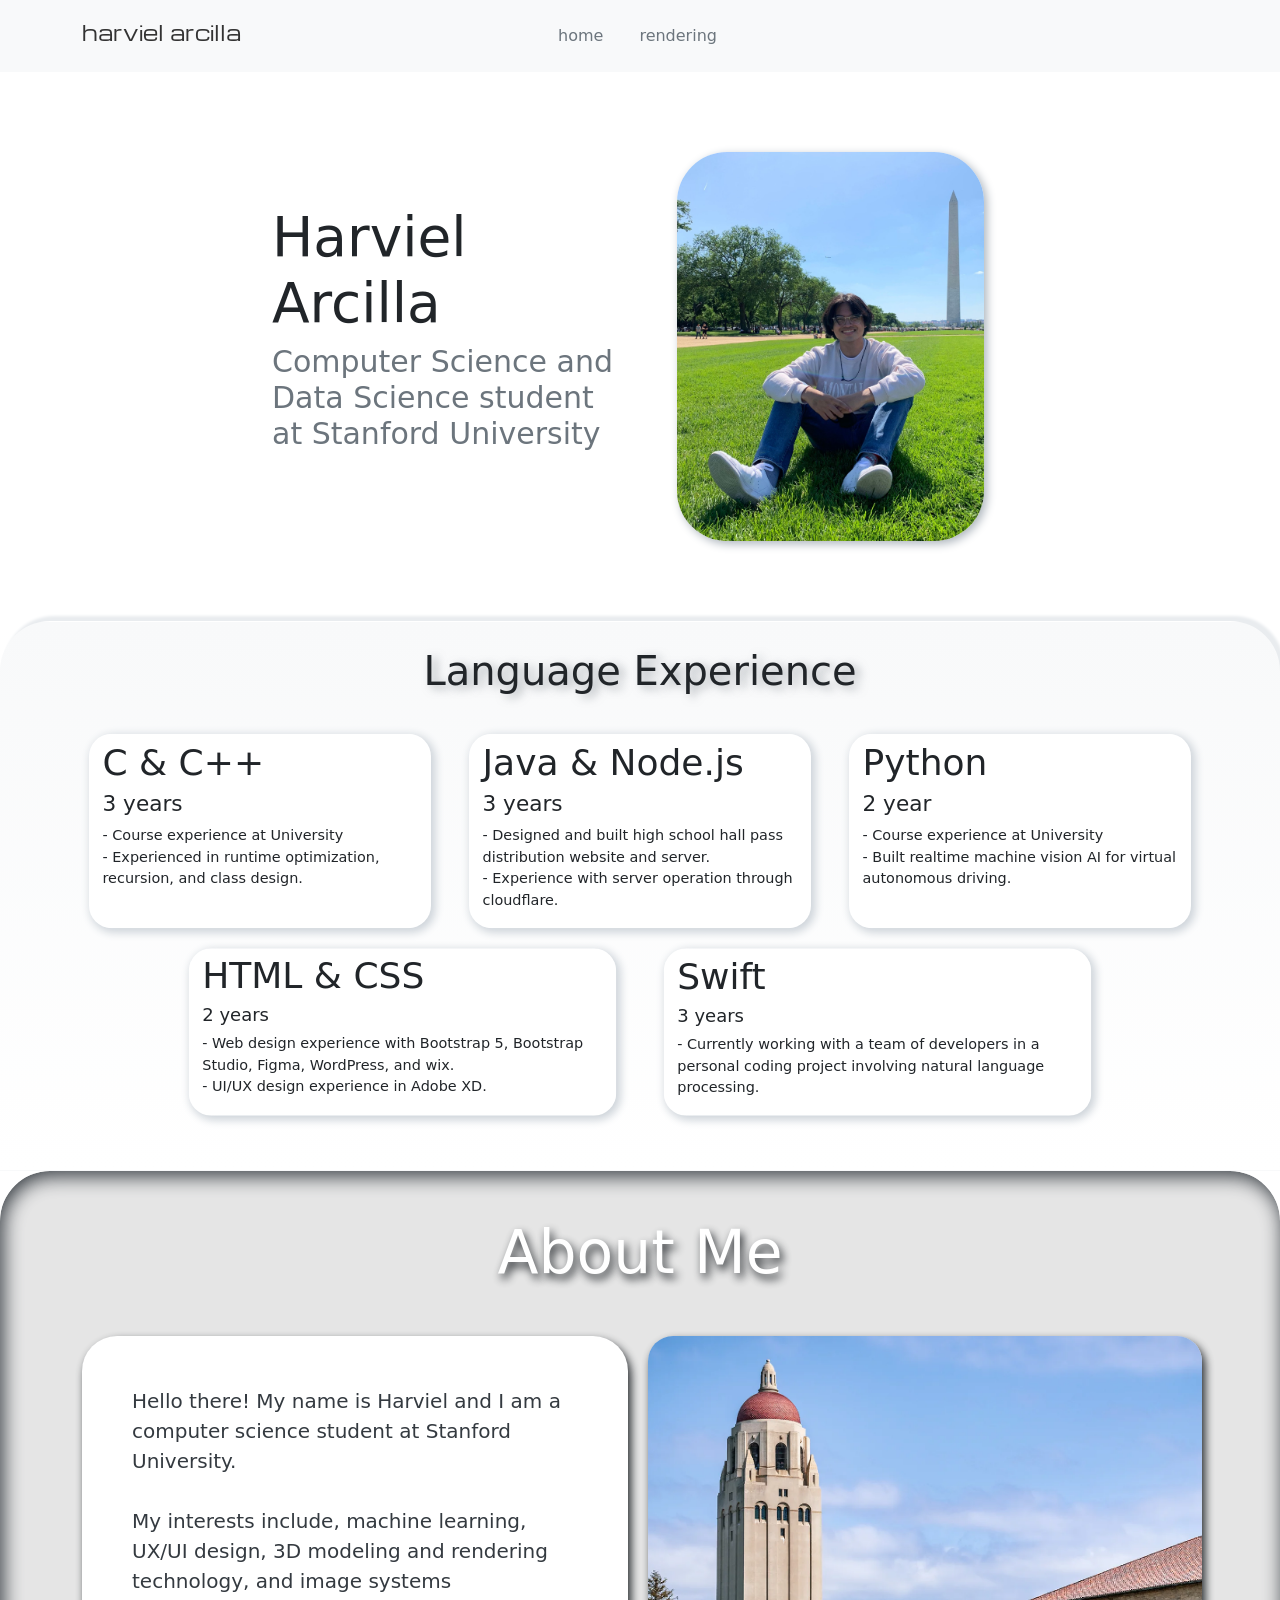
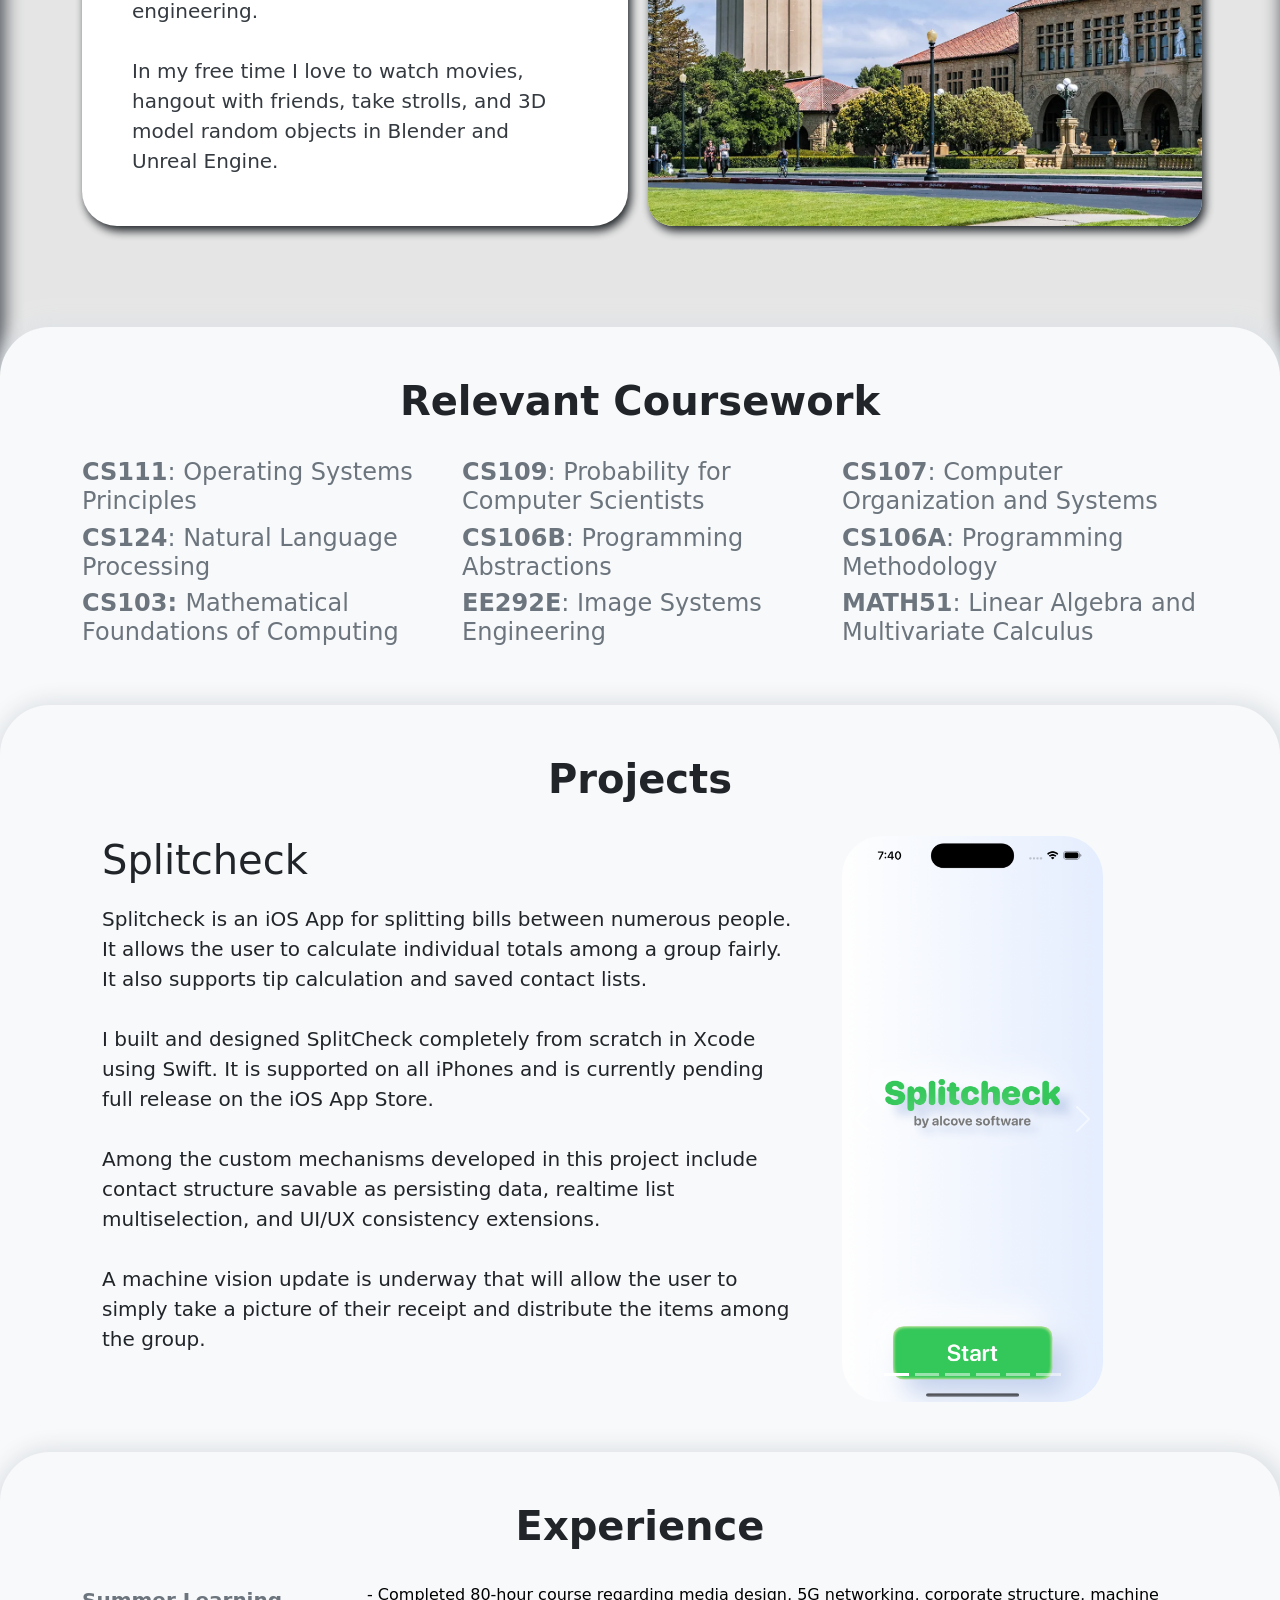
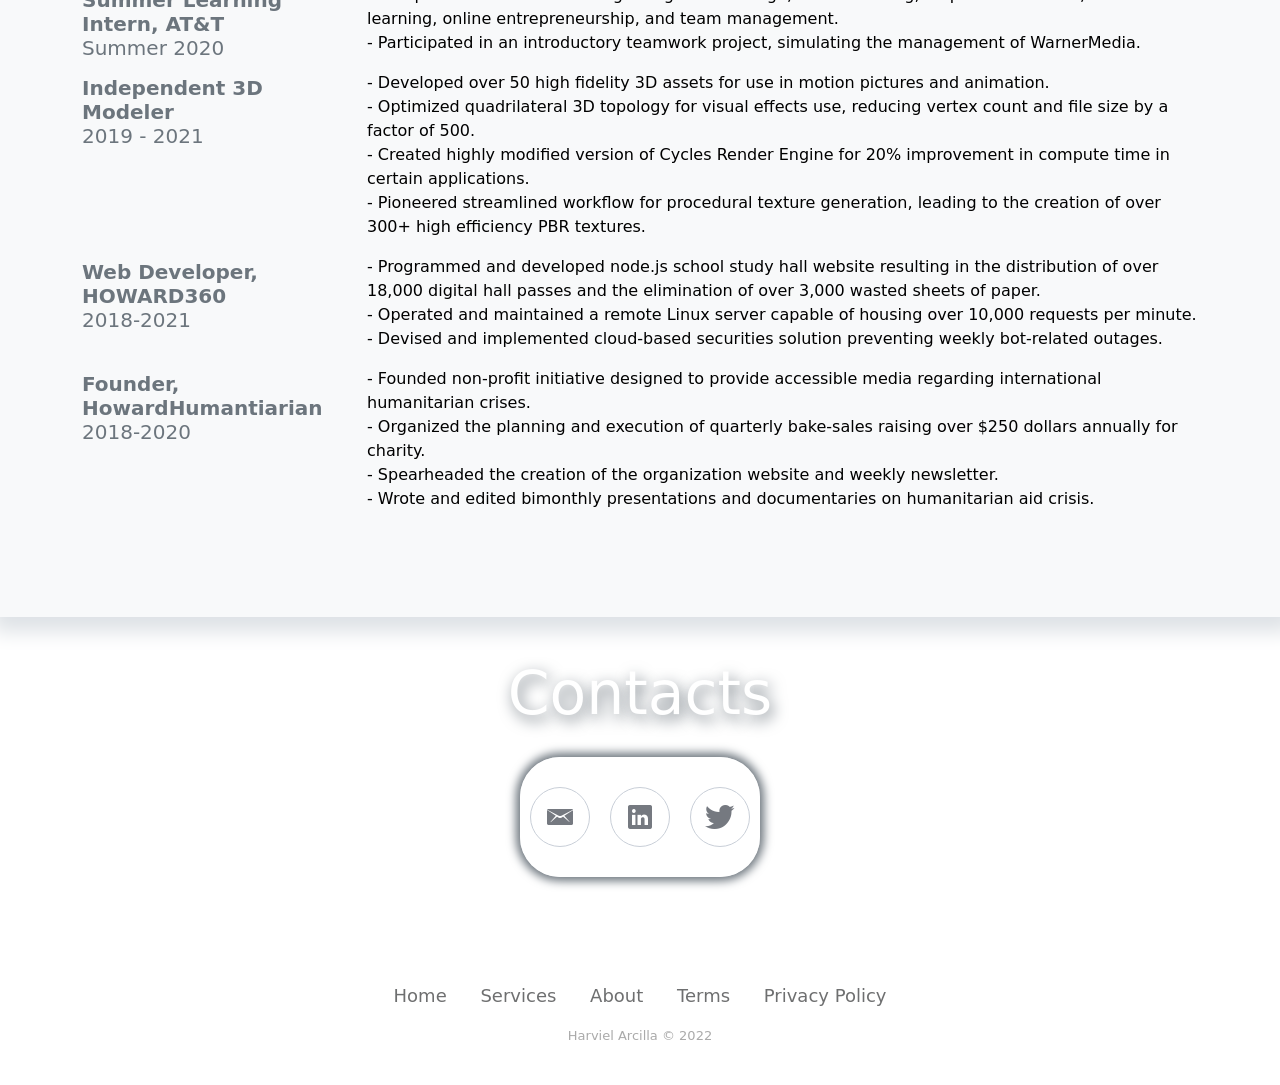
==== commit 0a94366a: "Mobile Changes" ====
--- a/index.html
+++ b/index.html
@@ -54,7 +54,7 @@
                 <div class="row" style="margin-top: 20px;margin-bottom: 20px;">
                     <div class="col-md-6 col-lg-4 offset-lg-2 d-flex d-xl-flex flex-column justify-content-xl-center align-items-xl-start">
                         <h1 class="d-flex align-items-xl-end" style="margin-top: 0px;text-align: left;font-size: 55px;">Harviel Arcilla</h1>
-                        <h3 style="color: var(--bs-gray-600);font-size: 30px;padding-bottom: 30px;">Computer Science student at Stanford University</h3>
+                        <h3 style="color: var(--bs-gray-600);font-size: 30px;padding-bottom: 30px;">Computer Science and Data Science student at Stanford University</h3>
                     </div>
                     <div class="col-md-6 col-lg-4 d-flex d-xl-flex flex-column align-items-center align-items-sm-center align-items-xl-center"><img data-bss-disabled-mobile="true" data-bss-hover-animate="pulse" src="assets/img/IMG_5510.jpg" style="width: 307px;box-shadow: 3px 3px 10px var(--bs-gray-500);border-bottom-width: 1px;border-bottom-color: rgba(33,37,41,0);border-radius: 50px;"></div>
                 </div>
@@ -106,7 +106,7 @@
         <div class="container">
             <div class="row">
                 <div class="col-md-6" data-bss-hover-animate="pulse">
-                    <p style="font-size: 20px;color: var(--bs-gray-dark);background: var(--bs-white);border-width: 12px;border-radius: 35px;padding: 50px;box-shadow: 3px 5px 10px var(--bs-gray-900);">Hello there! My name is Harviel and I am a computer science student at Stanford University.&nbsp;<br><br>My interests include UX/UI design, 3D modeling and rendering technology, image systems engineering, and machine vision.<br><br>In my free time I love to watch movies, hangout with friends, take strolls, and 3D model random objects in Blender and Unreal Engine.</p>
+                    <p style="font-size: 20px;color: var(--bs-gray-dark);background: var(--bs-white);border-width: 12px;border-radius: 35px;padding: 50px;box-shadow: 3px 5px 10px var(--bs-gray-900);">Hello there! My name is Harviel and I am a computer science student at Stanford University.&nbsp;<br><br>My interests include, machine learning, UX/UI design, 3D modeling and rendering technology, and image systems engineering.<br><br>In my free time I love to watch movies, hangout with friends, take strolls, and 3D model random objects in Blender and Unreal Engine.</p>
                 </div>
                 <div class="col" style="background: url(&quot;assets/img/Hoover-Tower-Stanford-University-California.webp&quot;) center / cover no-repeat;border-radius: 25px;margin: 0px;padding-bottom: 0;margin-bottom: 16px;box-shadow: 3px 5px 10px;margin-left: 8px;margin-right: 8px;">
                     <div></div>
@@ -175,11 +175,11 @@
                 </div>
                 <div class="container">
                     <div class="row">
-                        <div class="col-8 col-md-6 col-xl-8">
-                            <h1 style="padding-left: 40px;">Splitcheck</h1>
-                            <p style="font-size: 20px;padding-right: 40px;padding-left: 40px;padding-top: 15px;">Splitcheck is an iOS App for splitting bills between numerous people. It allows the user to calculate individual totals among a group fairly. It also supports tip calculation and saved contact lists.<br><br>I built and designed SplitCheck completely from scratch in Xcode using Swift. It is supported on all iPhones and is currently pending full release on the iOS App Store.&nbsp;<br><br>Among the custom mechanisms developed in this project include contact structure savable as persisting data, realtime list multiselection, and UI/UX consistency extensions.<br><br>A machine vision update is underway that will allow the user to simply take a picture of their receipt and distribute the items among the group.</p>
+                        <div class="col-12 col-md-6 col-xl-8">
+                            <h1 style="padding-left: 20px;">Splitcheck</h1>
+                            <p style="font-size: 20px;margin: 20px;">Splitcheck is an iOS App for splitting bills between numerous people. It allows the user to calculate individual totals among a group fairly. It also supports tip calculation and saved contact lists.<br><br>I built and designed SplitCheck completely from scratch in Xcode using Swift. It is supported on all iPhones and is currently pending full release on the iOS App Store.&nbsp;<br><br>Among the custom mechanisms developed in this project include contact structure savable as persisting data, realtime list multiselection, and UI/UX consistency extensions.<br><br>A machine vision update is underway that will allow the user to simply take a picture of their receipt and distribute the items among the group.</p>
                         </div>
-                        <div class="col-3 col-md-6 col-xl-3">
+                        <div class="col-12 col-md-6 col-xl-3 d-inline-flex">
                             <div class="carousel slide" data-bs-ride="false" id="carousel-2">
                                 <div class="carousel-inner">
                                     <div class="carousel-item active"><img class="w-100 d-block" src="assets/img/Simulator%20Screen%20Shot%20-%20iPhone%2014%20Pro%20-%202023-01-09%20at%2007.40.22.png" alt="Slide Image" style="border-radius: 40px;"></div>
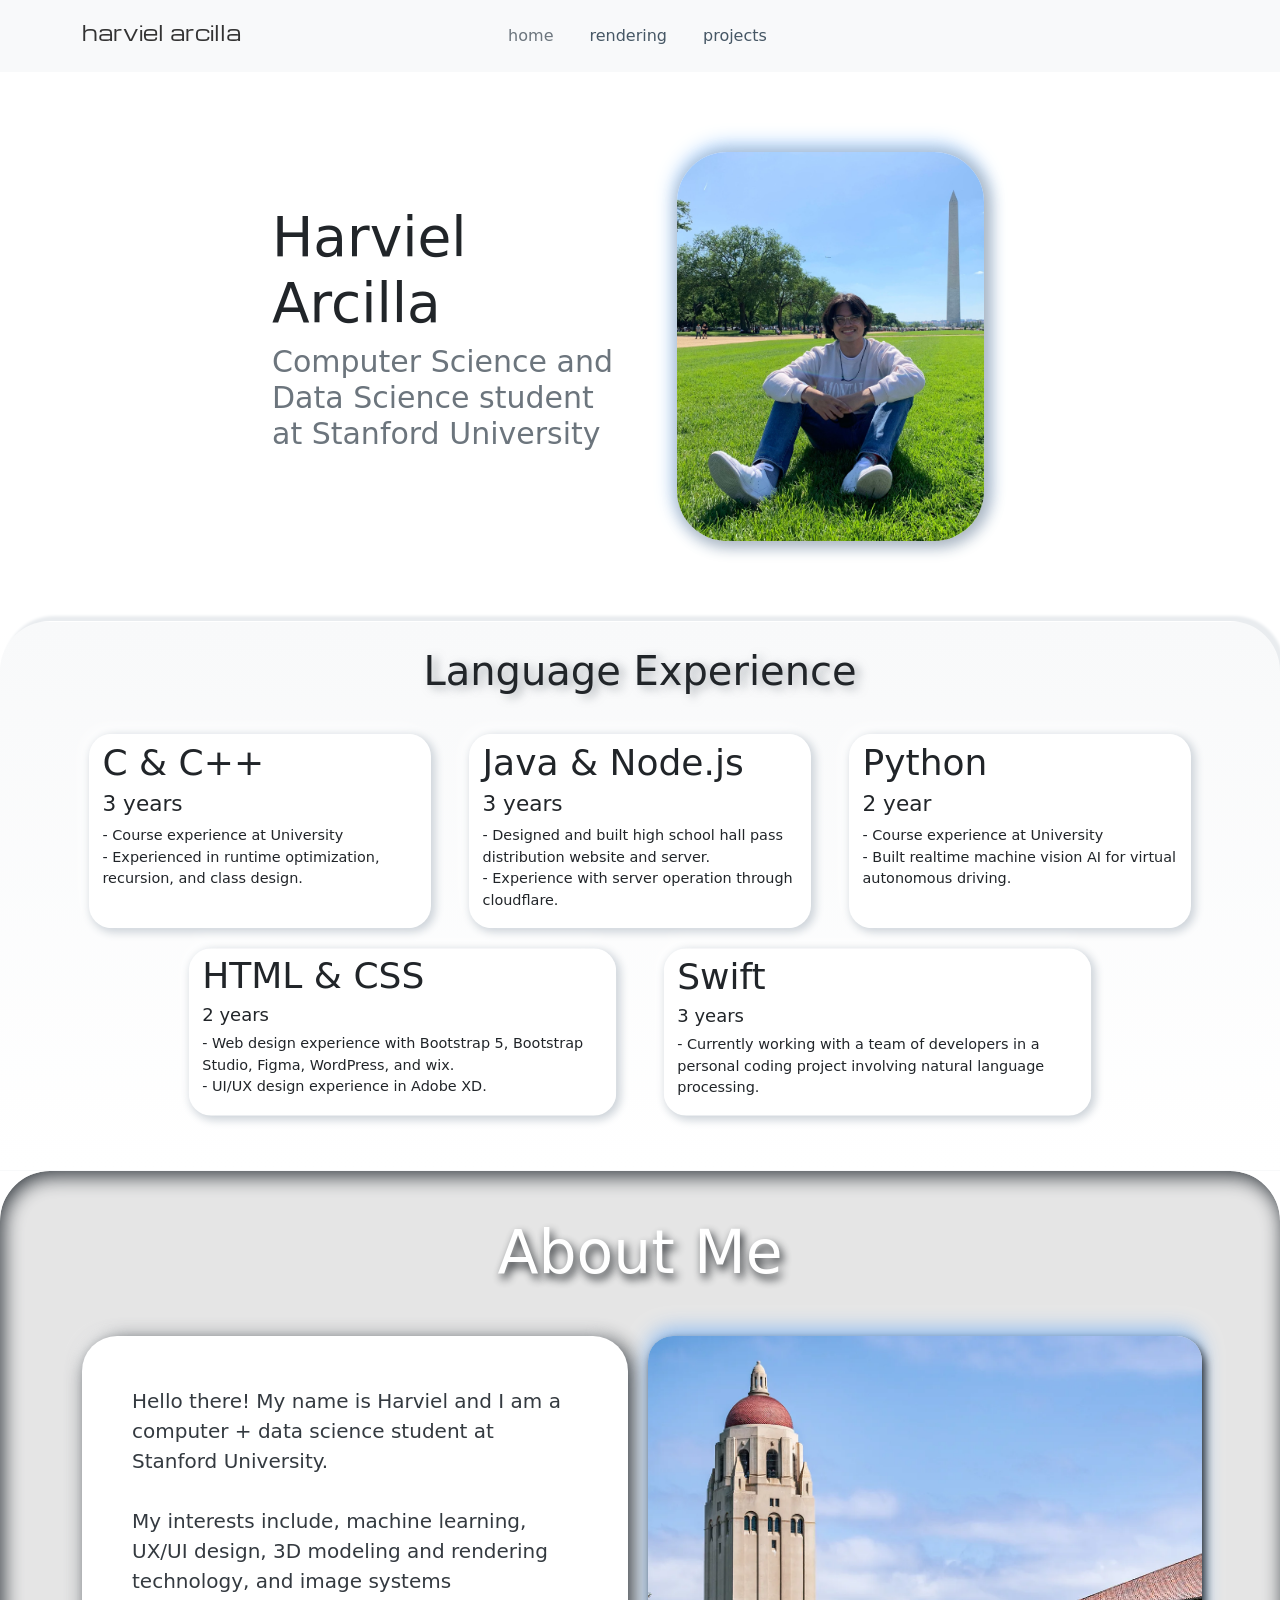
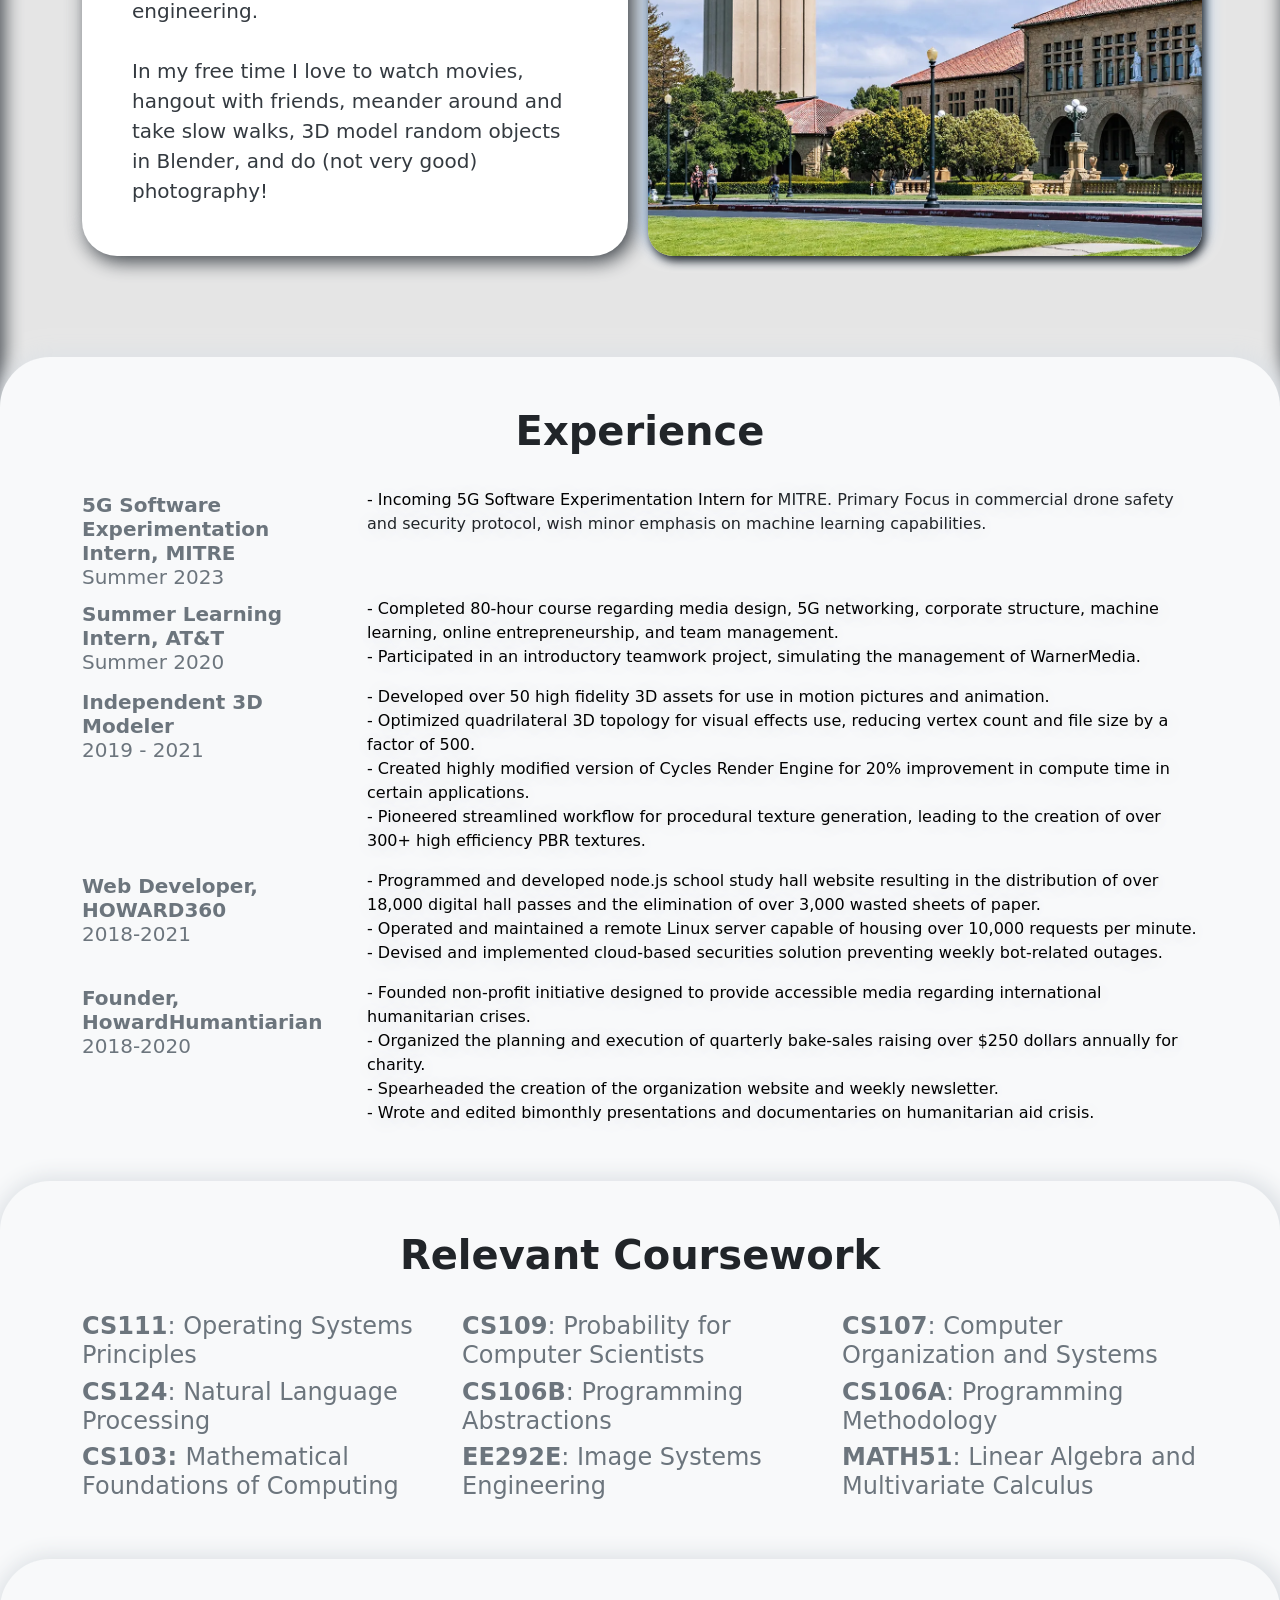
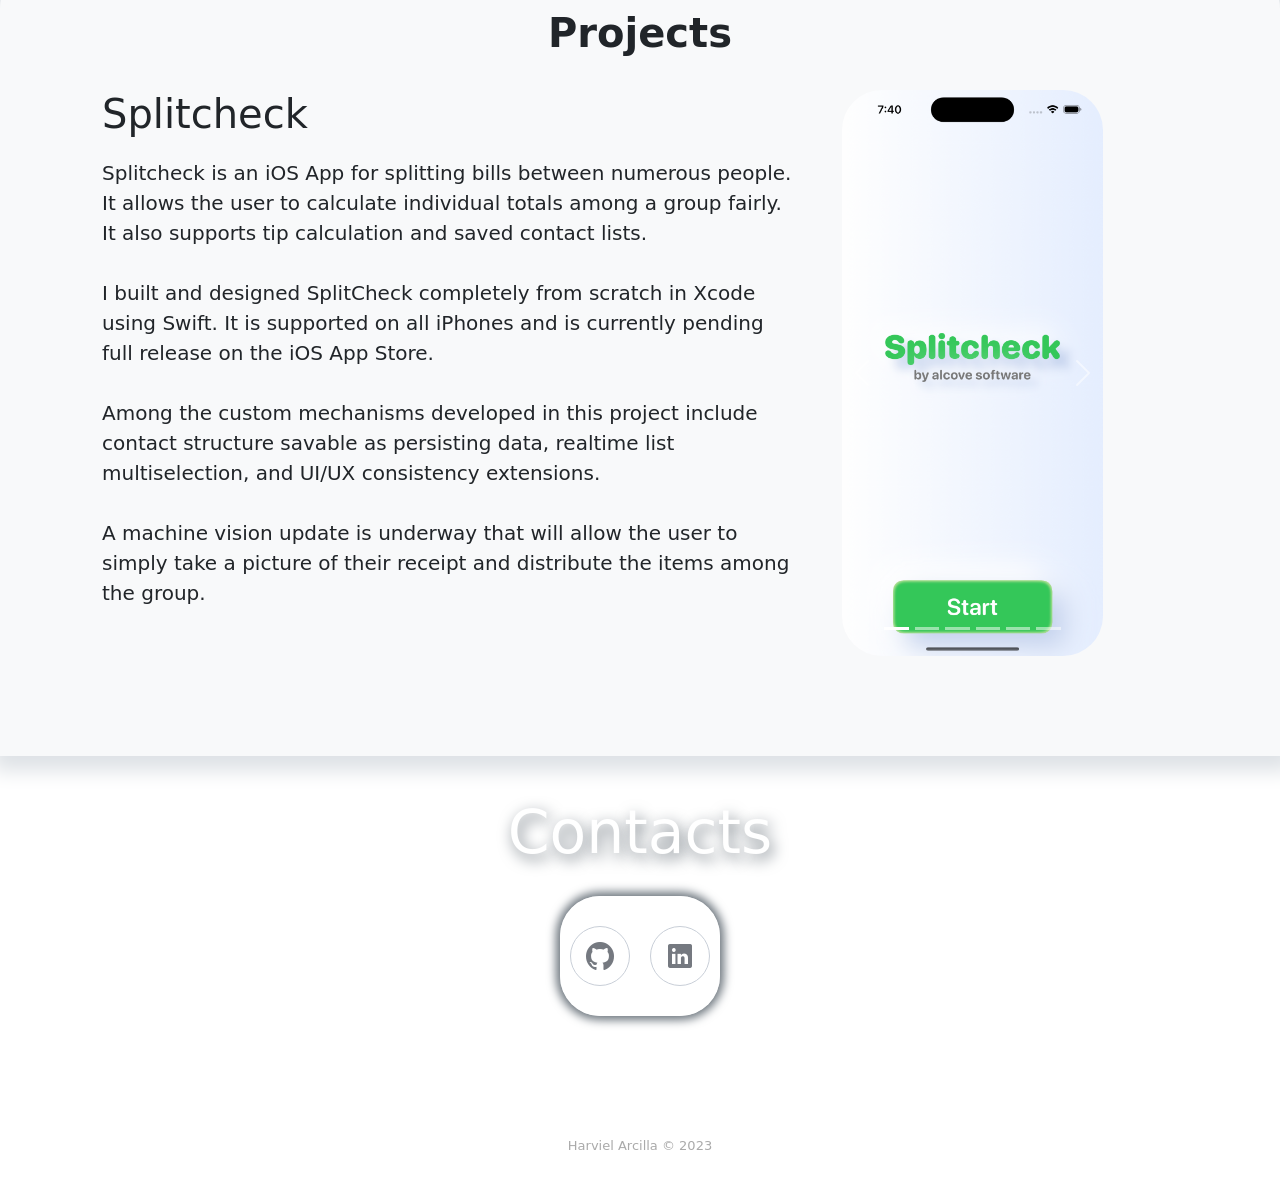
==== commit 15de2dca: "UPDATED !" ====
--- a/index.html
+++ b/index.html
@@ -34,7 +34,7 @@
     <link rel="stylesheet" href="assets/css/Social-Icons.css">
 </head>
 
-<body>
+<body style="background: #ffffff;">
     <nav class="navbar navbar-light navbar-expand-lg navigation-clean-search" style="background: var(--bs-gray-100);">
         <div class="container">
             <h1 style="font-family: Michroma, sans-serif;font-size: 20px;">harviel arcilla</h1><a class="navbar-brand" href="#"></a><button data-bs-toggle="collapse" class="navbar-toggler" data-bs-target="#navcol-2"><span class="visually-hidden">Toggle navigation</span><span class="navbar-toggler-icon"></span></button>
@@ -42,7 +42,8 @@
                 <ul class="navbar-nav mx-auto">
                     <li class="nav-item"><a class="nav-link" href="index.html" style="color: var(--bs-gray-600);">home</a></li>
                     <li class="nav-item"></li>
-                    <li class="nav-item"><a class="nav-link" href="rendering.html" style="color: var(--bs-gray-600);">rendering</a></li>
+                    <li class="nav-item"><a class="nav-link" href="rendering.html">rendering</a></li>
+                    <li class="nav-item"><a class="nav-link" href="projects.html" style="--bs-body-color: #212529;">projects</a></li>
                     <li class="nav-item"></li>
                 </ul>
             </div>
@@ -56,7 +57,7 @@
                         <h1 class="d-flex align-items-xl-end" style="margin-top: 0px;text-align: left;font-size: 55px;">Harviel Arcilla</h1>
                         <h3 style="color: var(--bs-gray-600);font-size: 30px;padding-bottom: 30px;">Computer Science and Data Science student at Stanford University</h3>
                     </div>
-                    <div class="col-md-6 col-lg-4 d-flex d-xl-flex flex-column align-items-center align-items-sm-center align-items-xl-center"><img data-bss-disabled-mobile="true" data-bss-hover-animate="pulse" src="assets/img/IMG_5510.jpg" style="width: 307px;box-shadow: 3px 3px 10px var(--bs-gray-500);border-bottom-width: 1px;border-bottom-color: rgba(33,37,41,0);border-radius: 50px;"></div>
+                    <div class="col-md-6 col-lg-4 d-flex d-xl-flex flex-column align-items-center align-items-sm-center align-items-xl-center"><img data-bss-disabled-mobile="true" data-bss-hover-animate="pulse" src="assets/img/IMG_5510.jpg" style="width: 307px;box-shadow: 3px 3px 15px 3px var(--bs-gray-500), -0px -5px 20px 2px rgb(162,205,254);border-bottom-width: 1px;border-bottom-color: rgba(33,37,41,0);border-radius: 50px;"></div>
                 </div>
             </div>
         </div>
@@ -65,17 +66,17 @@
         <h1 class="d-lg-flex justify-content-lg-center" style="text-shadow: 5px 3px 10px rgba(108,117,125,0.59);padding: 10px;padding-top: 10px;padding-left: 20px;padding-right: 20px;">Language Experience<br></h1>
         <div class="container">
             <div class="row" data-aos="flip-down" data-aos-once="true" style="padding-top: 10px;">
-                <div class="col-md-4" data-bss-hover-animate="pulse" style="border-radius: 25px;box-shadow: 3px 3px 10px 2px var(--bs-gray-400);transform: scale(0.90);border-style: solid;border-color: rgba(255,255,255,0);background: var(--bs-white);">
+                <div class="col-md-4" data-bss-hover-animate="pulse" style="border-radius: 25px;box-shadow: 3px 3px 10px 2px var(--bs-gray-400), -5px -5px 20px 0px var(--bs-white);transform: scale(0.90);border-style: solid;border-color: rgba(255,255,255,0);background: var(--bs-white);">
                     <h1 style="padding: 0px;padding-top: 5px;">C &amp; C++</h1>
                     <h4>3 years</h4>
                     <p>- Course experience at University<br>- Experienced in runtime optimization, recursion, and class design.</p>
                 </div>
-                <div class="col-md-4" data-bss-hover-animate="pulse" style="transform: scale(0.90);border-radius: 25px;border: 3px solid rgba(33,37,41,0);box-shadow: 3px 3px 10px 2px var(--bs-gray-400);background: var(--bs-white);">
+                <div class="col-md-4" data-bss-hover-animate="pulse" style="transform: scale(0.90);border-radius: 25px;border: 3px solid rgba(33,37,41,0);box-shadow: 3px 3px 10px 2px var(--bs-gray-400), -5px -5px 20px 0px var(--bs-white);background: var(--bs-white);">
                     <h1 style="padding: 0px;padding-top: 5px;">Java &amp; Node.js</h1>
                     <h4>3 years</h4>
                     <p>- Designed and built high school hall pass distribution website and server.<br>- Experience with server operation through cloudflare.</p>
                 </div>
-                <div class="col-md-4" data-bss-hover-animate="pulse" style="transform: scale(0.90);border-radius: 25px;box-shadow: 3px 3px 10px 2px var(--bs-gray-400);border-style: solid;border-color: rgba(33,37,41,0);background: var(--bs-white);">
+                <div class="col-md-4" data-bss-hover-animate="pulse" style="transform: scale(0.90);border-radius: 25px;box-shadow: 3px 3px 10px 2px var(--bs-gray-400), -5px -5px 20px 0px var(--bs-white);border-style: solid;border-color: rgba(33,37,41,0);background: var(--bs-white);">
                     <h1 style="padding: 0px;padding-top: 5px;">Python</h1>
                     <h4>2 year</h4>
                     <p>- Course experience at University<br>- Built realtime machine vision AI for virtual autonomous driving.</p>
@@ -84,14 +85,14 @@
         </div>
         <div class="container">
             <div class="row" data-aos="flip-down" data-aos-once="true">
-                <div class="col-md-6 col-lg-5 offset-lg-1" data-bss-hover-animate="pulse" style="border-radius: 25px;transform: scale(0.90);border-style: solid;border-color: rgba(33,37,41,0);box-shadow: 3px 3px 10px 2px var(--bs-gray-400);background: var(--bs-white);">
+                <div class="col-md-6 col-lg-5 offset-lg-1" data-bss-hover-animate="pulse" style="border-radius: 25px;transform: scale(0.90);border-style: solid;border-color: rgba(33,37,41,0);box-shadow: 3px 3px 10px 2px var(--bs-gray-400), -5px -5px 20px 0px var(--bs-white);background: var(--bs-white);">
                     <div>
                         <h1 style="padding-top: 3px;">HTML &amp; CSS</h1>
                         <h5>2 years</h5>
                     </div>
                     <p>- Web design experience with Bootstrap 5, Bootstrap Studio, Figma, WordPress, and wix.<br>- UI/UX design experience in Adobe XD.</p>
                 </div>
-                <div class="col-md-6 col-lg-5" data-bss-hover-animate="pulse" style="border-radius: 25px;transform: scale(0.90);border-style: solid;border-color: rgba(33,37,41,0);box-shadow: 3px 3px 10px 2px var(--bs-gray-400);background: var(--bs-white);">
+                <div class="col-md-6 col-lg-5" data-bss-hover-animate="pulse" style="border-radius: 25px;transform: scale(0.90);border-style: solid;border-color: rgba(33,37,41,0);box-shadow: 3px 3px 10px 2px var(--bs-gray-400), -5px -5px 20px 0px var(--bs-white);background: var(--bs-white);">
                     <div>
                         <h1 style="padding-top: 4px;">Swift</h1>
                     </div>
@@ -106,10 +107,71 @@
         <div class="container">
             <div class="row">
                 <div class="col-md-6" data-bss-hover-animate="pulse">
-                    <p style="font-size: 20px;color: var(--bs-gray-dark);background: var(--bs-white);border-width: 12px;border-radius: 35px;padding: 50px;box-shadow: 3px 5px 10px var(--bs-gray-900);">Hello there! My name is Harviel and I am a computer science student at Stanford University.&nbsp;<br><br>My interests include, machine learning, UX/UI design, 3D modeling and rendering technology, and image systems engineering.<br><br>In my free time I love to watch movies, hangout with friends, take strolls, and 3D model random objects in Blender and Unreal Engine.</p>
-                </div>
-                <div class="col" style="background: url(&quot;assets/img/Hoover-Tower-Stanford-University-California.webp&quot;) center / cover no-repeat;border-radius: 25px;margin: 0px;padding-bottom: 0;margin-bottom: 16px;box-shadow: 3px 5px 10px;margin-left: 8px;margin-right: 8px;">
+                    <p style="font-size: 20px;color: var(--bs-gray-dark);background: var(--bs-white);border-width: 12px;border-radius: 35px;padding: 50px;box-shadow: 4px 4px 20px 1px, -5px -5px 12px 0px var(--bs-white);">Hello there! My name is Harviel and I am a computer + data science student at Stanford University.&nbsp;<br><br>My interests include, machine learning, UX/UI design, 3D modeling and rendering technology, and image systems engineering.<br><br>In my free time I love to watch movies, hangout with friends, meander around and take slow walks, 3D model random objects in Blender, and do (not very good) photography!</p>
+                </div>
+                <div class="col" style="background: url(&quot;assets/img/Hoover-Tower-Stanford-University-California.webp&quot;) center / cover no-repeat;border-radius: 25px;margin: 0px;padding-bottom: 0;margin-bottom: 16px;box-shadow: 3px 5px 10px, 0px -7px 20px rgb(142,187,240);margin-left: 8px;margin-right: 8px;">
                     <div></div>
+                </div>
+            </div>
+        </div>
+    </section>
+    <section style="padding: 0px;padding-top: 0px;padding-bottom: 0px;margin-top: -50px;">
+        <div class="col-xl-12" style="border-radius: 25px;background: var(--bs-gray-100);box-shadow: 3px 5px 20px 10px var(--bs-gray-300);padding: 50px;border-top-left-radius: 50px;border-top-right-radius: 50px;border-bottom-right-radius: 0px;border-bottom-left-radius: 0px;padding-bottom: 90px;">
+            <div class="container">
+                <div class="row">
+                    <div class="col">
+                        <h1 style="padding-bottom: 25px;text-align: center;"><strong>Experience</strong></h1>
+                    </div>
+                </div>
+            </div>
+            <div class="container">
+                <div class="row">
+                    <div class="col-md-3" style="max-width: none;">
+                        <h1 style="font-size: 20px;color: var(--bs-gray);margin-top: 5px;"><strong>5G Software Experimentation Intern, MITRE&nbsp;</strong><br>Summer 2023</h1>
+                    </div>
+                    <div class="col-md-9">
+                        <p style="text-shadow: 1px 2px 20px var(--bs-gray-400);"><span style="color: rgb(0, 0, 0); background-color: transparent;">- Incoming 5G Software Experimentation Intern for</span>&nbsp;MITRE. Primary Focus in commercial drone safety and security protocol, wish minor emphasis on machine learning capabilities.</p>
+                    </div>
+                </div>
+            </div>
+            <div class="container">
+                <div class="row">
+                    <div class="col-md-3" style="max-width: none;">
+                        <h1 style="font-size: 20px;color: var(--bs-gray);margin-top: 5px;"><strong>Summer Learning Intern, AT&amp;T</strong><br>Summer 2020</h1>
+                    </div>
+                    <div class="col-md-9">
+                        <p style="text-shadow: 1px 2px 20px var(--bs-gray-400);"><span style="color: rgb(0, 0, 0); background-color: transparent;">- Completed 80-hour course regarding media design, 5G networking, corporate structure, machine learning, online entrepreneurship, and team management.</span><br><span style="color: rgb(0, 0, 0); background-color: transparent;">- Participated in an introductory teamwork project, simulating the management of WarnerMedia.</span></p>
+                    </div>
+                </div>
+            </div>
+            <div class="container">
+                <div class="row">
+                    <div class="col-md-3">
+                        <h1 style="font-size: 20px;color: var(--bs-gray);margin-top: 5px;"><strong>Independent 3D Modeler</strong><br>2019 - 2021</h1>
+                    </div>
+                    <div class="col-md-9 d-xxl-flex">
+                        <p style="text-shadow: 1px 2px 20px var(--bs-gray-400);"><span style="color: rgb(0, 0, 0); background-color: transparent;">- Developed over 50 high fidelity 3D assets for use in motion pictures and animation.</span><br><span style="color: rgb(0, 0, 0); background-color: transparent;">- Optimized quadrilateral 3D topology for visual effects use, reducing vertex count and file size by a factor of 500.</span><br><span style="color: rgb(0, 0, 0); background-color: transparent;">- Created highly modified version of Cycles Render Engine for 20% improvement in compute time in certain applications. </span><br><span style="color: rgb(0, 0, 0); background-color: transparent;">- Pioneered streamlined workflow for procedural texture generation, leading to the creation of over 300+ high efficiency PBR textures.</span><br></p>
+                    </div>
+                </div>
+            </div>
+            <div class="container">
+                <div class="row">
+                    <div class="col-md-3">
+                        <h1 style="font-size: 20px;color: var(--bs-gray);margin-top: 5px;"><strong>Web Developer, HOWARD360</strong><br>2018-2021</h1>
+                    </div>
+                    <div class="col-md-9">
+                        <p style="text-shadow: 1px 2px 20px var(--bs-gray-400);"><span style="color: rgb(0, 0, 0); background-color: transparent;">- Programmed and developed node.js school study hall website resulting in the distribution of over 18,000 digital hall passes and the elimination of over 3,000 wasted sheets of paper.</span><br><span style="color: rgb(0, 0, 0); background-color: transparent;">- Operated and maintained a remote Linux server capable of housing over 10,000 requests per minute.</span><br><span style="color: rgb(0, 0, 0); background-color: transparent;">- Devised and implemented cloud-based securities solution preventing weekly bot-related outages.</span><br></p>
+                    </div>
+                </div>
+            </div>
+            <div class="container">
+                <div class="row">
+                    <div class="col-md-3">
+                        <h1 style="font-size: 20px;color: var(--bs-gray);margin-top: 5px;"><strong>Founder, HowardHumantiarian</strong><br>2018-2020</h1>
+                    </div>
+                    <div class="col-md-9">
+                        <p style="text-shadow: 1px 2px 20px var(--bs-gray-400);"><span style="color: rgb(0, 0, 0); background-color: transparent;">- Founded non-profit initiative designed to provide accessible media regarding international humanitarian crises.</span><br><span style="color: rgb(0, 0, 0); background-color: transparent;">- Organized the planning and execution of quarterly bake-sales raising over $250 dollars annually for charity.</span><br><span style="color: rgb(0, 0, 0); background-color: transparent;">- Spearheaded the creation of the organization website and weekly newsletter.</span><br><span style="color: rgb(0, 0, 0); background-color: transparent;">- Wrote and edited bimonthly presentations and documentaries on humanitarian aid crisis.</span><br></p>
+                    </div>
                 </div>
             </div>
         </div>
@@ -182,7 +244,7 @@
                         <div class="col-12 col-md-6 col-xl-3 d-inline-flex">
                             <div class="carousel slide" data-bs-ride="false" id="carousel-2">
                                 <div class="carousel-inner">
-                                    <div class="carousel-item active"><img class="w-100 d-block" src="assets/img/Simulator%20Screen%20Shot%20-%20iPhone%2014%20Pro%20-%202023-01-09%20at%2007.40.22.png" alt="Slide Image" style="border-radius: 40px;"></div>
+                                    <div class="carousel-item active"><img class="img-fluid w-100 d-block" src="assets/img/Simulator%20Screen%20Shot%20-%20iPhone%2014%20Pro%20-%202023-01-09%20at%2007.40.22.png" alt="Slide Image" style="border-radius: 40px;"></div>
                                     <div class="carousel-item"><img class="w-100 d-block" src="assets/img/Simulator%20Screen%20Shot%20-%20iPhone%2014%20Pro%20-%202023-01-09%20at%2007.41.24.png" alt="Slide Image" style="border-radius: 40px;"></div>
                                     <div class="carousel-item"><img class="w-100 d-block" src="assets/img/Simulator%20Screen%20Shot%20-%20iPhone%2014%20Pro%20-%202023-01-09%20at%2007.41.33.png" alt="Slide Image" style="border-radius: 40px;"></div>
                                     <div class="carousel-item"><img class="w-100 d-block" src="assets/img/Simulator%20Screen%20Shot%20-%20iPhone%2014%20Pro%20-%202023-01-09%20at%2007.42.06.png" alt="Slide Image" style="border-radius: 40px;"></div>
@@ -205,70 +267,12 @@
             </div>
         </section>
     </section>
-    <section style="padding: 0px;padding-top: 0px;padding-bottom: 0px;margin-top: -50px;">
-        <div class="col-xl-12" style="border-radius: 25px;background: var(--bs-gray-100);box-shadow: 3px 5px 20px 10px var(--bs-gray-300);padding: 50px;border-top-left-radius: 50px;border-top-right-radius: 50px;border-bottom-right-radius: 0px;border-bottom-left-radius: 0px;padding-bottom: 90px;">
-            <div class="container">
-                <div class="row">
-                    <div class="col">
-                        <h1 style="padding-bottom: 25px;text-align: center;"><strong>Experience</strong></h1>
-                    </div>
-                </div>
-            </div>
-            <div class="container">
-                <div class="row">
-                    <div class="col-md-3" style="max-width: none;">
-                        <h1 style="font-size: 20px;color: var(--bs-gray);margin-top: 5px;"><strong>Summer Learning Intern, AT&amp;T</strong><br>Summer 2020</h1>
-                    </div>
-                    <div class="col-md-9">
-                        <p><span style="color: rgb(0, 0, 0); background-color: transparent;">- Completed 80-hour course regarding media design, 5G networking, corporate structure, machine learning, online entrepreneurship, and team management.</span><br><span style="color: rgb(0, 0, 0); background-color: transparent;">- Participated in an introductory teamwork project, simulating the management of WarnerMedia.</span></p>
-                    </div>
-                </div>
-            </div>
-            <div class="container">
-                <div class="row">
-                    <div class="col-md-3">
-                        <h1 style="font-size: 20px;color: var(--bs-gray);margin-top: 5px;"><strong>Independent 3D Modeler</strong><br>2019 - 2021</h1>
-                    </div>
-                    <div class="col-md-9 d-xxl-flex">
-                        <p><span style="color: rgb(0, 0, 0); background-color: transparent;">- Developed over 50 high fidelity 3D assets for use in motion pictures and animation.</span><br><span style="color: rgb(0, 0, 0); background-color: transparent;">- Optimized quadrilateral 3D topology for visual effects use, reducing vertex count and file size by a factor of 500.</span><br><span style="color: rgb(0, 0, 0); background-color: transparent;">- Created highly modified version of Cycles Render Engine for 20% improvement in compute time in certain applications. </span><br><span style="color: rgb(0, 0, 0); background-color: transparent;">- Pioneered streamlined workflow for procedural texture generation, leading to the creation of over 300+ high efficiency PBR textures.</span><br></p>
-                    </div>
-                </div>
-            </div>
-            <div class="container">
-                <div class="row">
-                    <div class="col-md-3">
-                        <h1 style="font-size: 20px;color: var(--bs-gray);margin-top: 5px;"><strong>Web Developer, HOWARD360</strong><br>2018-2021</h1>
-                    </div>
-                    <div class="col-md-9">
-                        <p><span style="color: rgb(0, 0, 0); background-color: transparent;">- Programmed and developed node.js school study hall website resulting in the distribution of over 18,000 digital hall passes and the elimination of over 3,000 wasted sheets of paper.</span><br><span style="color: rgb(0, 0, 0); background-color: transparent;">- Operated and maintained a remote Linux server capable of housing over 10,000 requests per minute.</span><br><span style="color: rgb(0, 0, 0); background-color: transparent;">- Devised and implemented cloud-based securities solution preventing weekly bot-related outages.</span><br></p>
-                    </div>
-                </div>
-            </div>
-            <div class="container">
-                <div class="row">
-                    <div class="col-md-3">
-                        <h1 style="font-size: 20px;color: var(--bs-gray);margin-top: 5px;"><strong>Founder, HowardHumantiarian</strong><br>2018-2020</h1>
-                    </div>
-                    <div class="col-md-9">
-                        <p><span style="color: rgb(0, 0, 0); background-color: transparent;">- Founded non-profit initiative designed to provide accessible media regarding international humanitarian crises.</span><br><span style="color: rgb(0, 0, 0); background-color: transparent;">- Organized the planning and execution of quarterly bake-sales raising over $250 dollars annually for charity.</span><br><span style="color: rgb(0, 0, 0); background-color: transparent;">- Spearheaded the creation of the organization website and weekly newsletter.</span><br><span style="color: rgb(0, 0, 0); background-color: transparent;">- Wrote and edited bimonthly presentations and documentaries on humanitarian aid crisis.</span><br></p>
-                    </div>
-                </div>
-            </div>
-        </div>
-    </section>
     <section class="d-flex d-xxl-flex flex-column justify-content-lg-center align-items-lg-center align-items-xl-center justify-content-xxl-center align-items-xxl-center" data-bss-parallax-bg="true" style="/*height: 600px;*/background: url(&quot;https://upload.wikimedia.org/wikipedia/commons/4/40/James_H._Clark_Center_at_night_HDR-2.jpg&quot;) center / cover;padding-bottom: 65px;padding-top: 20px;">
         <h1 style="color: var(--bs-white);text-align: center;padding-top: 20px;padding-bottom: 20px;text-shadow: 3px 5px 15px var(--bs-gray-600);font-size: 60px;">Contacts</h1>
-        <div class="social-icons" style="background: rgba(255,255,255,0.8);border-radius: 40px;box-shadow: 0px 0px 10px 4px var(--bs-gray-600);padding: 30px 0px;/*padding-right: 80px;*//*padding-left: 80px;*/"><a href="karcilla@stanford.edu"><i class="icon ion-email" data-bss-hover-animate="pulse" style="background: var(--bs-white);"></i></a><a href="https://www.linkedin.com/in/harviel-k-arcilla-97820a1b3/"><i class="icon ion-social-linkedin" data-bss-hover-animate="pulse" style="background: var(--bs-white);"></i></a><a href="#"><i class="icon ion-social-twitter" data-bss-hover-animate="pulse" style="background: var(--bs-white);"></i></a><a href="#"></a></div>
+        <div class="social-icons" style="background: rgba(255,255,255,0.8);border-radius: 40px;box-shadow: 0px 0px 10px 4px var(--bs-gray-600);padding: 30px 0px;/*padding-right: 80px;*//*padding-left: 80px;*/"><a href="https://github.com/HarvielArcilla"><i class="icon ion-social-github" data-bss-hover-animate="pulse" style="background: var(--bs-white);"></i></a><a href="https://www.linkedin.com/in/harviel-arcilla"><i class="icon ion-social-linkedin" data-bss-hover-animate="pulse" style="background: var(--bs-white);"></i></a><a href="#"></a><a href="#"></a></div>
     </section>
     <footer class="footer-basic">
-        <ul class="list-inline">
-            <li class="list-inline-item"><a href="#">Home</a></li>
-            <li class="list-inline-item"><a href="#">Services</a></li>
-            <li class="list-inline-item"><a href="#">About</a></li>
-            <li class="list-inline-item"><a href="#">Terms</a></li>
-            <li class="list-inline-item"><a href="#">Privacy Policy</a></li>
-        </ul>
-        <p class="copyright">Harviel Arcilla © 2022</p>
+        <p class="copyright">Harviel Arcilla © 2023</p>
     </footer>
     <script src="assets/bootstrap/js/bootstrap.min.js"></script>
     <script src="assets/js/aos.min.js"></script>
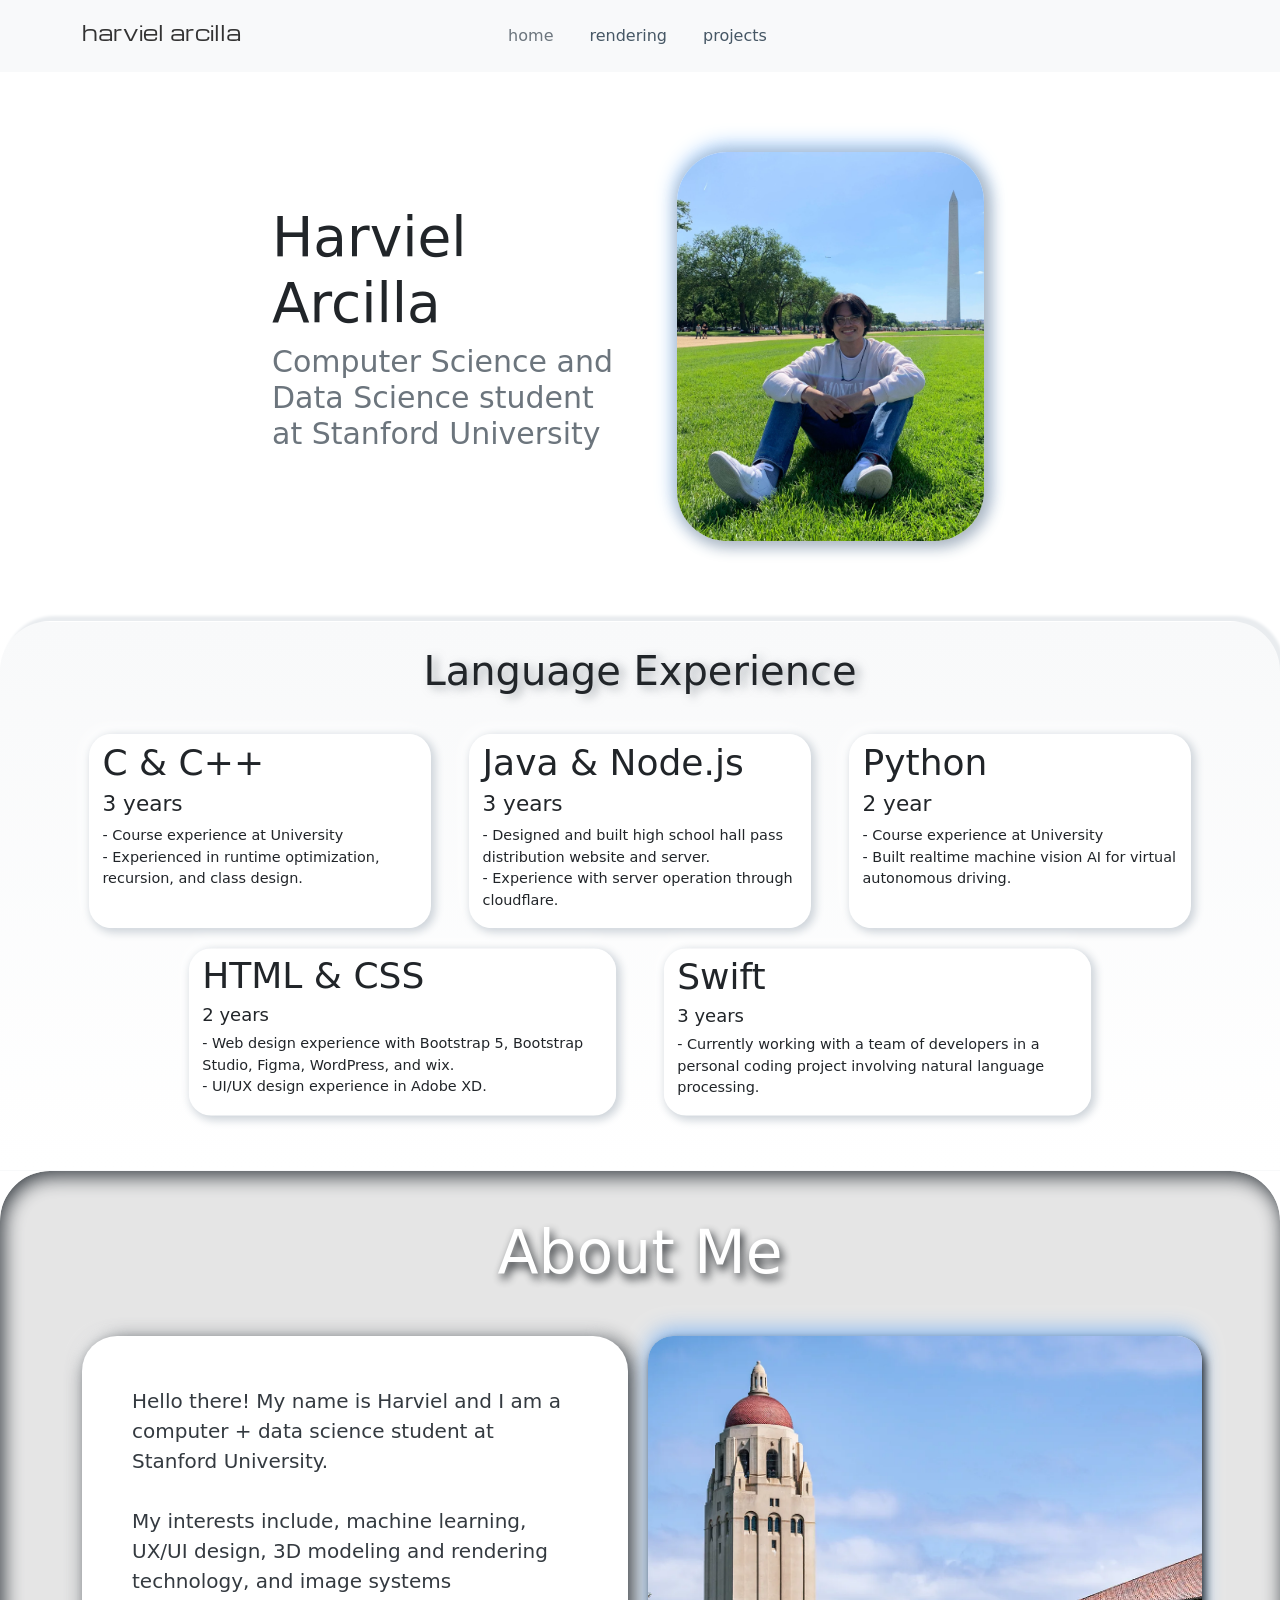
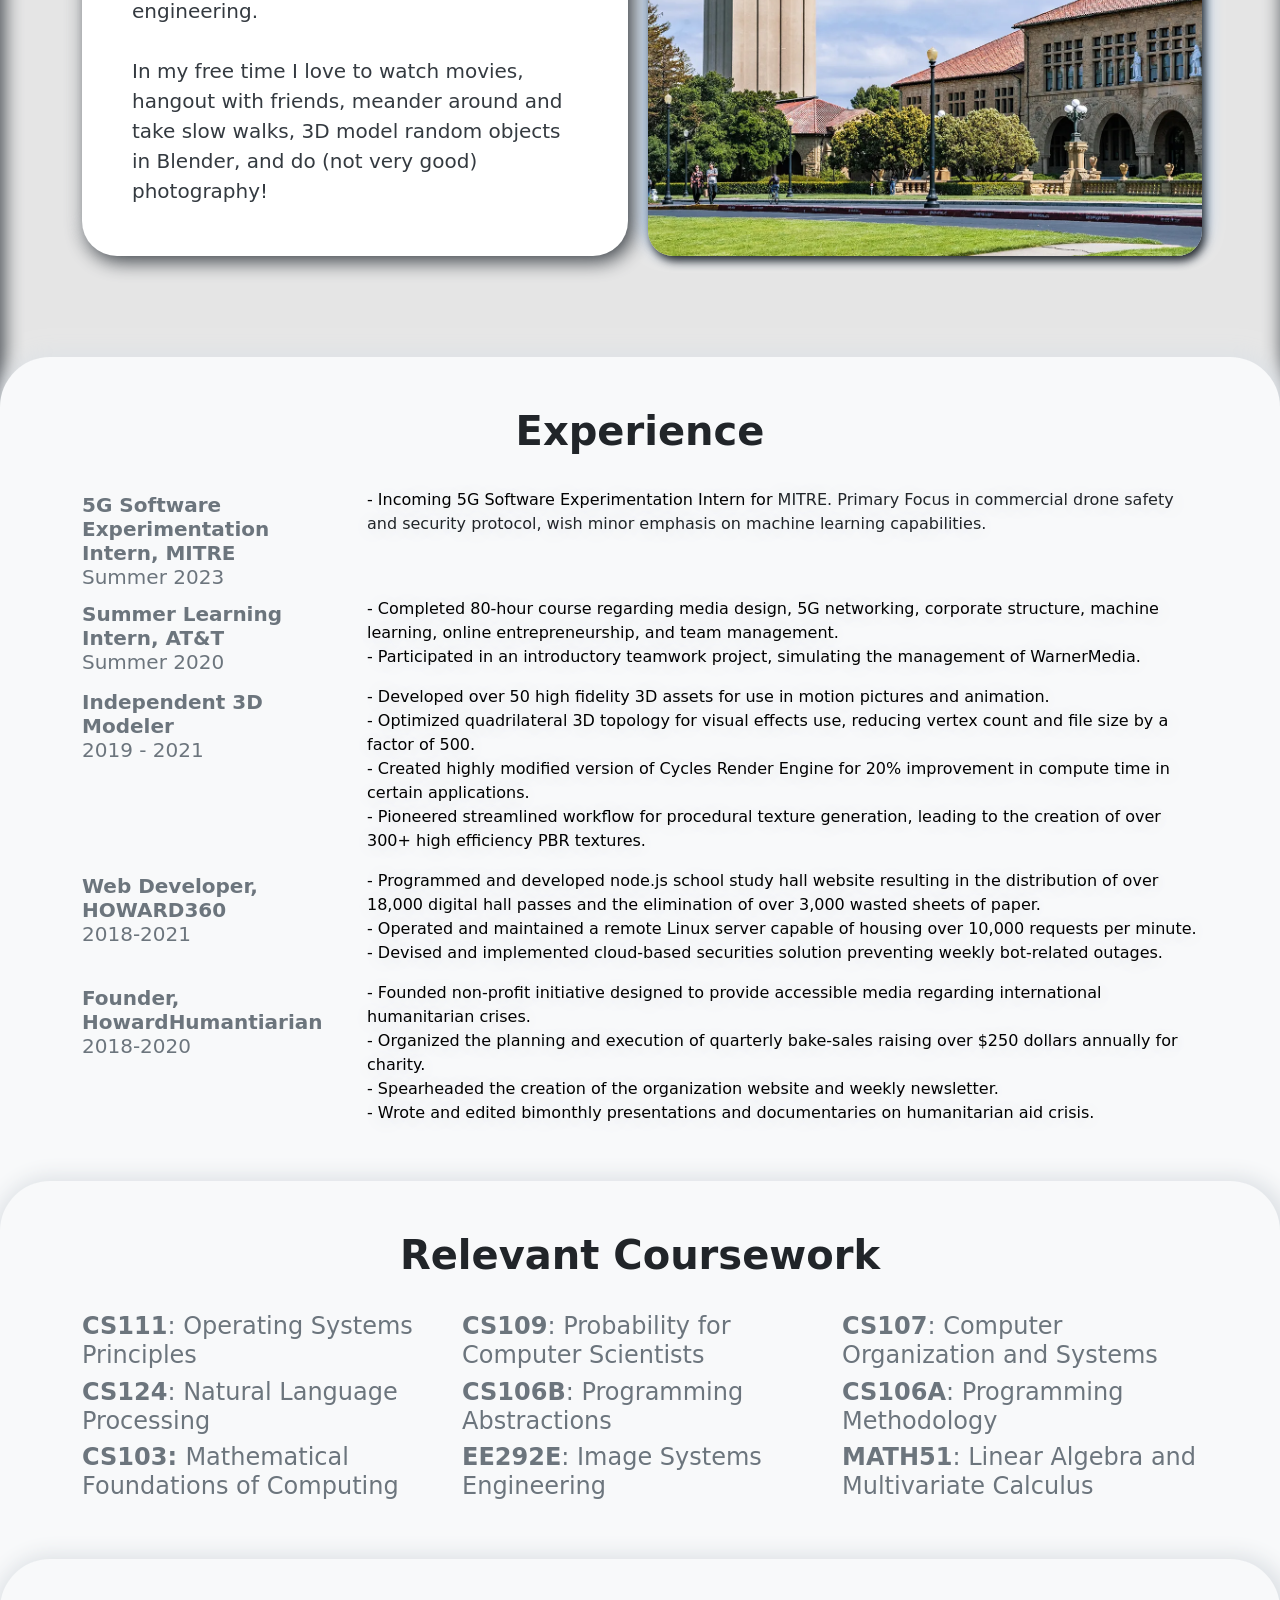
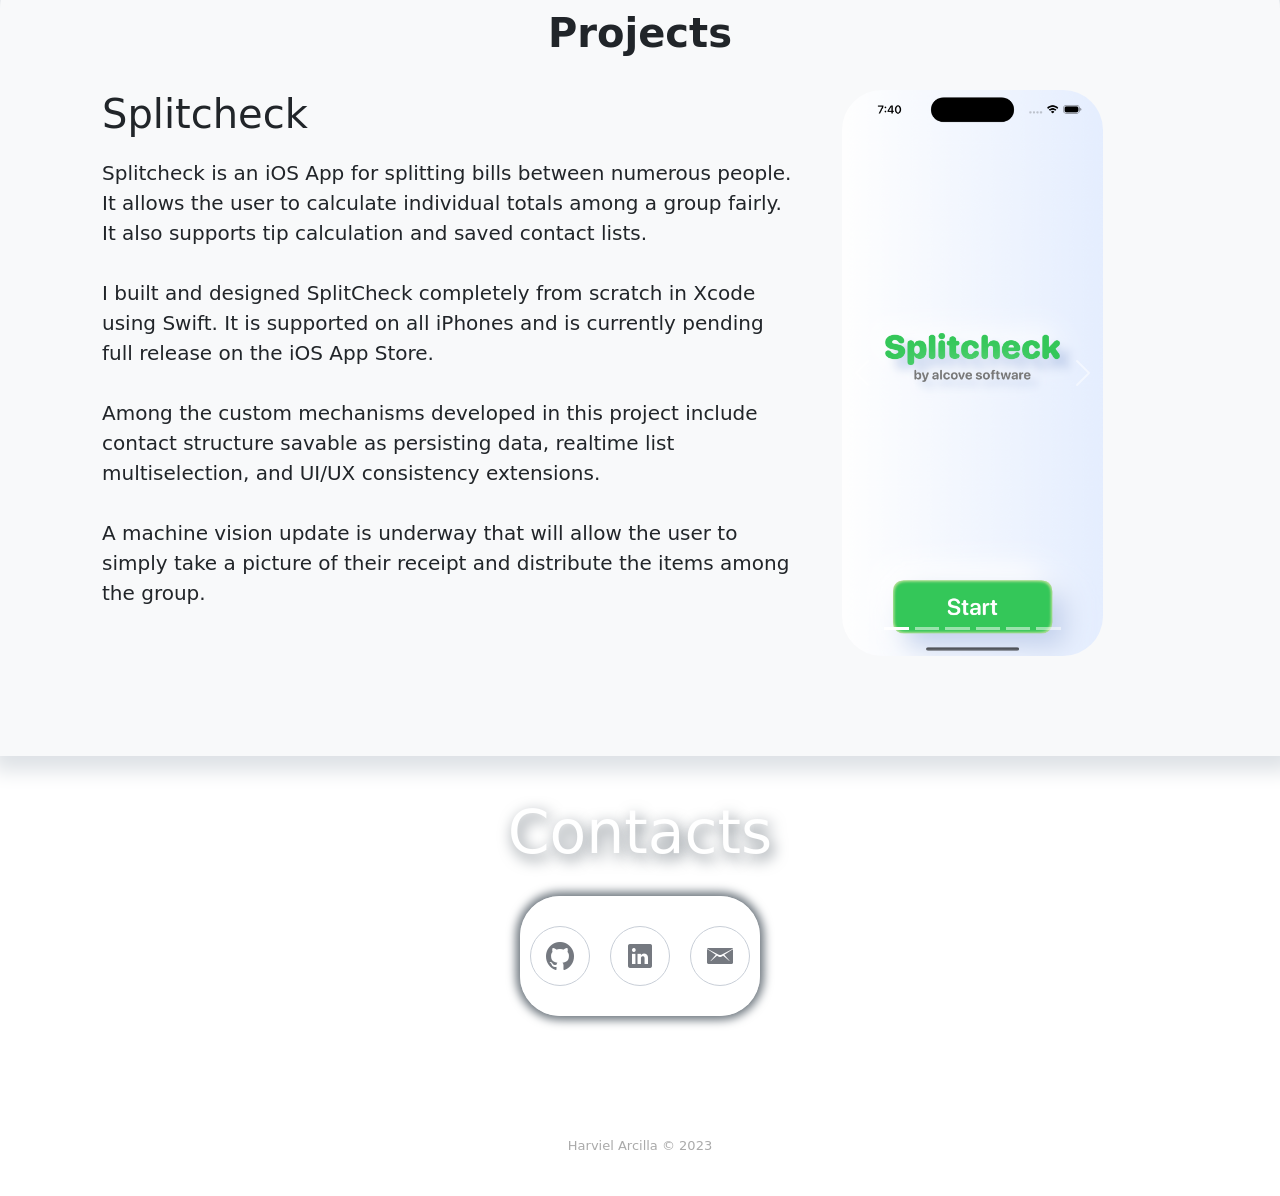
==== commit 438262d9: "Mail" ====
--- a/index.html
+++ b/index.html
@@ -269,7 +269,7 @@
     </section>
     <section class="d-flex d-xxl-flex flex-column justify-content-lg-center align-items-lg-center align-items-xl-center justify-content-xxl-center align-items-xxl-center" data-bss-parallax-bg="true" style="/*height: 600px;*/background: url(&quot;https://upload.wikimedia.org/wikipedia/commons/4/40/James_H._Clark_Center_at_night_HDR-2.jpg&quot;) center / cover;padding-bottom: 65px;padding-top: 20px;">
         <h1 style="color: var(--bs-white);text-align: center;padding-top: 20px;padding-bottom: 20px;text-shadow: 3px 5px 15px var(--bs-gray-600);font-size: 60px;">Contacts</h1>
-        <div class="social-icons" style="background: rgba(255,255,255,0.8);border-radius: 40px;box-shadow: 0px 0px 10px 4px var(--bs-gray-600);padding: 30px 0px;/*padding-right: 80px;*//*padding-left: 80px;*/"><a href="https://github.com/HarvielArcilla"><i class="icon ion-social-github" data-bss-hover-animate="pulse" style="background: var(--bs-white);"></i></a><a href="https://www.linkedin.com/in/harviel-arcilla"><i class="icon ion-social-linkedin" data-bss-hover-animate="pulse" style="background: var(--bs-white);"></i></a><a href="#"></a><a href="#"></a></div>
+        <div class="social-icons" style="background: rgba(255,255,255,0.8);border-radius: 40px;box-shadow: 0px 0px 10px 4px var(--bs-gray-600);padding: 30px 0px;/*padding-right: 80px;*//*padding-left: 80px;*/"><a href="https://github.com/HarvielArcilla"><i class="icon ion-social-github" data-bss-hover-animate="pulse" style="background: var(--bs-white);"></i></a><a href="https://www.linkedin.com/in/harviel-arcilla"><i class="icon ion-social-linkedin" data-bss-hover-animate="pulse" style="background: var(--bs-white);"></i></a><a href="mailto:karcilla@cs.stanford.edu"><i class="icon ion-email" data-bss-hover-animate="pulse" style="background: var(--bs-white);"></i></a></div>
     </section>
     <footer class="footer-basic">
         <p class="copyright">Harviel Arcilla © 2023</p>
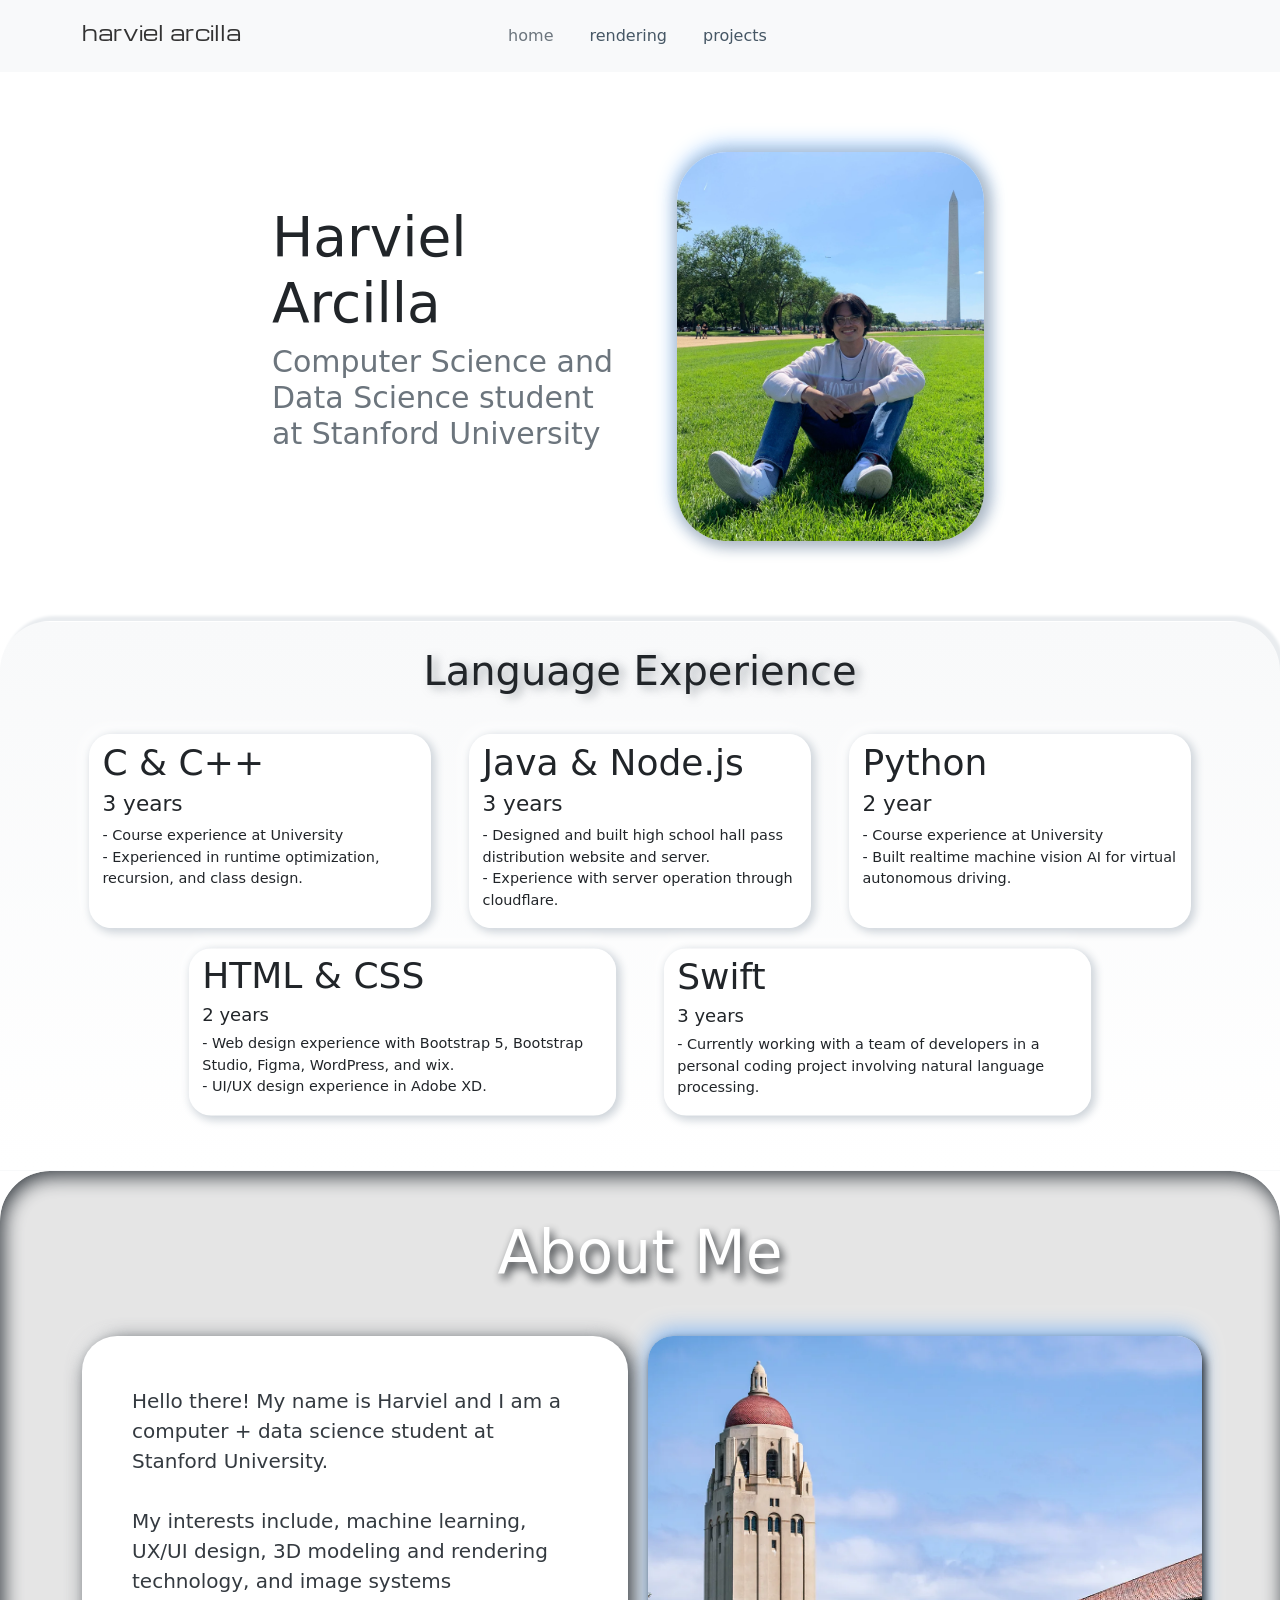
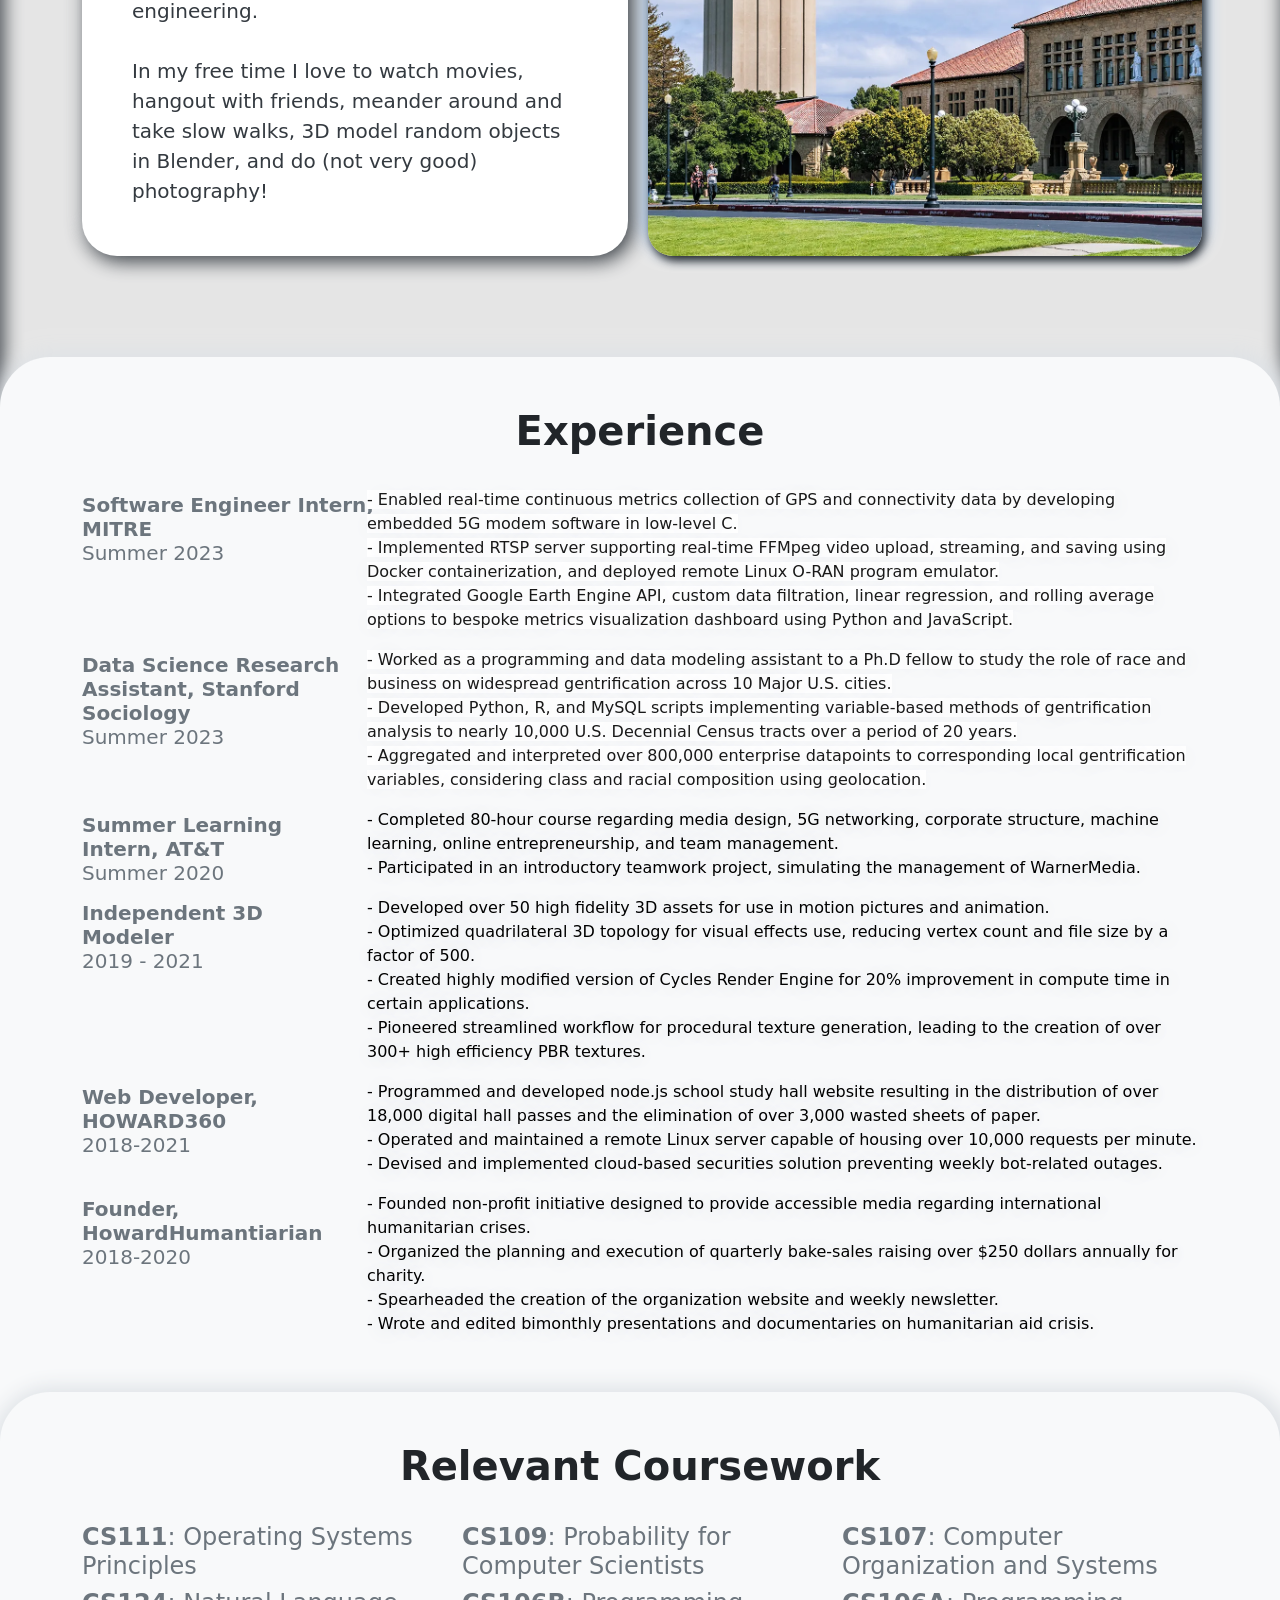
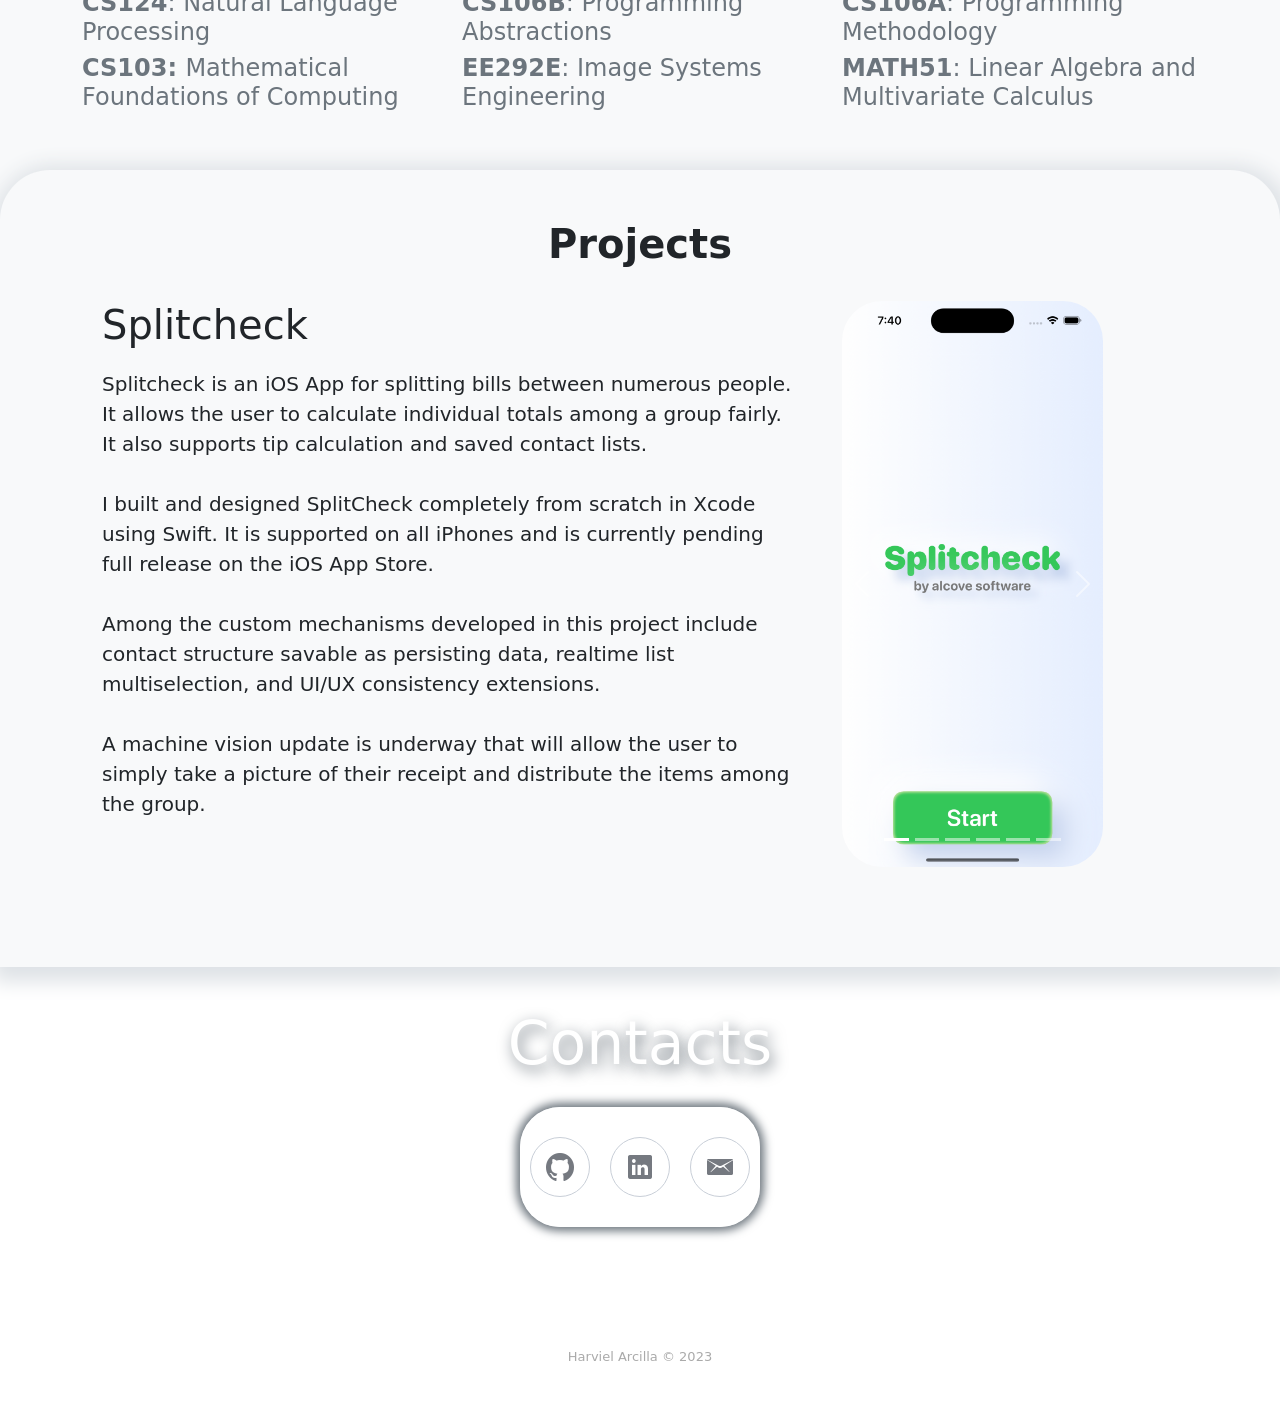
==== commit fad6792e: "Updated Timeline" ====
--- a/index.html
+++ b/index.html
@@ -127,10 +127,18 @@
             <div class="container">
                 <div class="row">
                     <div class="col-md-3" style="max-width: none;">
-                        <h1 style="font-size: 20px;color: var(--bs-gray);margin-top: 5px;"><strong>5G Software Experimentation Intern, MITRE&nbsp;</strong><br>Summer 2023</h1>
-                    </div>
-                    <div class="col-md-9">
-                        <p style="text-shadow: 1px 2px 20px var(--bs-gray-400);"><span style="color: rgb(0, 0, 0); background-color: transparent;">- Incoming 5G Software Experimentation Intern for</span>&nbsp;MITRE. Primary Focus in commercial drone safety and security protocol, wish minor emphasis on machine learning capabilities.</p>
+                        <h1 style="font-size: 20px;color: var(--bs-gray);margin-top: 5px;"><strong>Software</strong>&nbsp;<strong>Engineer&nbsp;Intern, MITRE&nbsp;</strong><br>Summer 2023</h1>
+                    </div>
+                    <div class="col-md-9">
+                        <p style="text-shadow: 1px 2px 20px var(--bs-gray-400);"><span style="color: rgba(0, 0, 0, 0.9); background-color: rgb(255, 255, 255);">- Enabled real-time continuous metrics collection of GPS and connectivity data by developing embedded 5G modem software in low-level C.</span><br><span style="color: rgba(0, 0, 0, 0.9); background-color: rgb(255, 255, 255);">- Implemented RTSP server supporting real-time FFMpeg video upload, streaming, and saving using Docker containerization, and deployed remote Linux O-RAN program emulator.</span><br><span style="color: rgba(0, 0, 0, 0.9); background-color: rgb(255, 255, 255);">- Integrated Google Earth Engine API, custom data filtration, linear regression, and rolling average options to bespoke metrics visualization dashboard using Python and JavaScript.</span></p>
+                    </div>
+                </div>
+                <div class="row">
+                    <div class="col-md-3" style="max-width: none;">
+                        <h1 style="font-size: 20px;color: var(--bs-gray);margin-top: 5px;"><strong>Data Science Research Assistant, Stanford Sociology&nbsp;</strong><br>Summer 2023</h1>
+                    </div>
+                    <div class="col-md-9">
+                        <p style="text-shadow: 1px 2px 20px var(--bs-gray-400);"><span style="color: rgba(0, 0, 0, 0.9); background-color: rgb(255, 255, 255);">- Worked as a programming and data modeling assistant to a Ph.D fellow to study the role of race and business on widespread gentrification across 10 Major U.S. cities.</span><br><span style="color: rgba(0, 0, 0, 0.9); background-color: rgb(255, 255, 255);">- Developed Python, R, and MySQL scripts implementing variable-based methods of gentrification analysis to nearly 10,000 U.S. Decennial Census tracts over a period of 20 years.</span><br><span style="color: rgba(0, 0, 0, 0.9); background-color: rgb(255, 255, 255);">- Aggregated and interpreted over 800,000 enterprise datapoints to corresponding local gentrification variables, considering class and racial composition using geolocation.</span></p>
                     </div>
                 </div>
             </div>
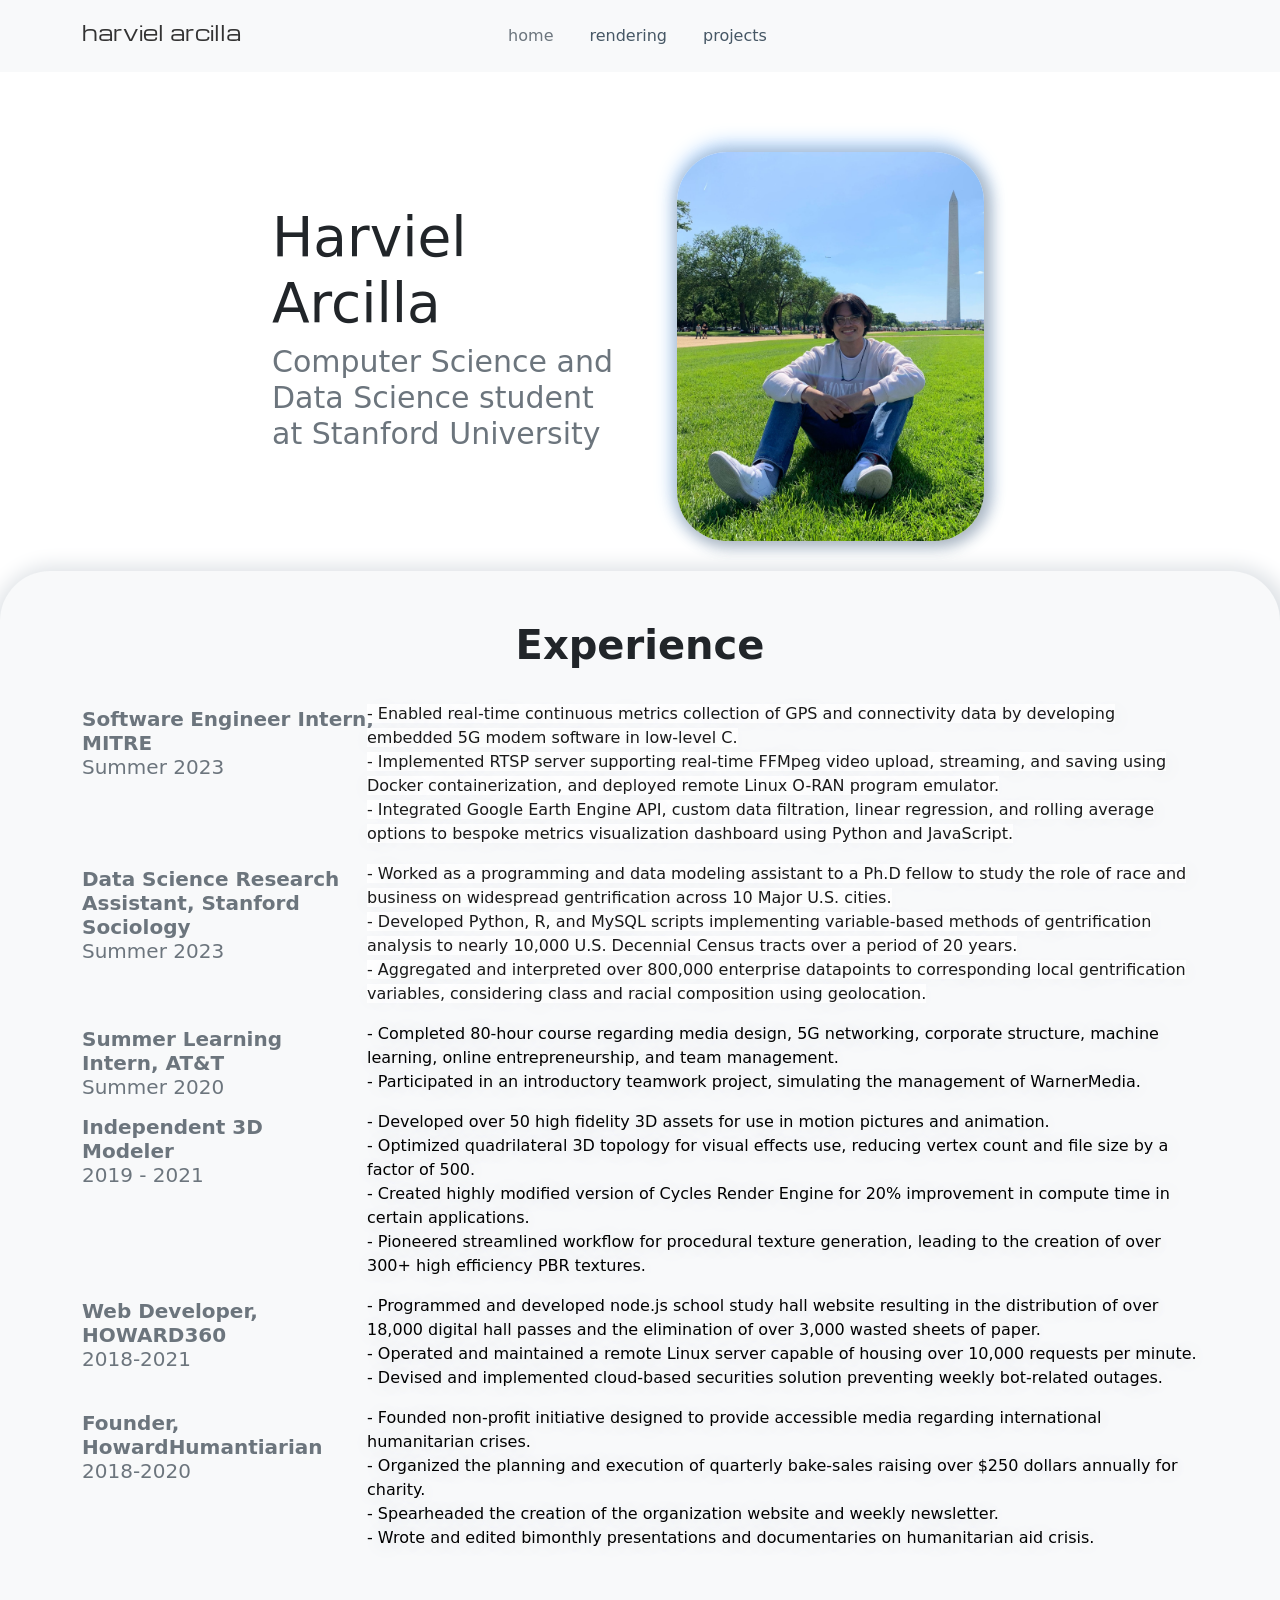
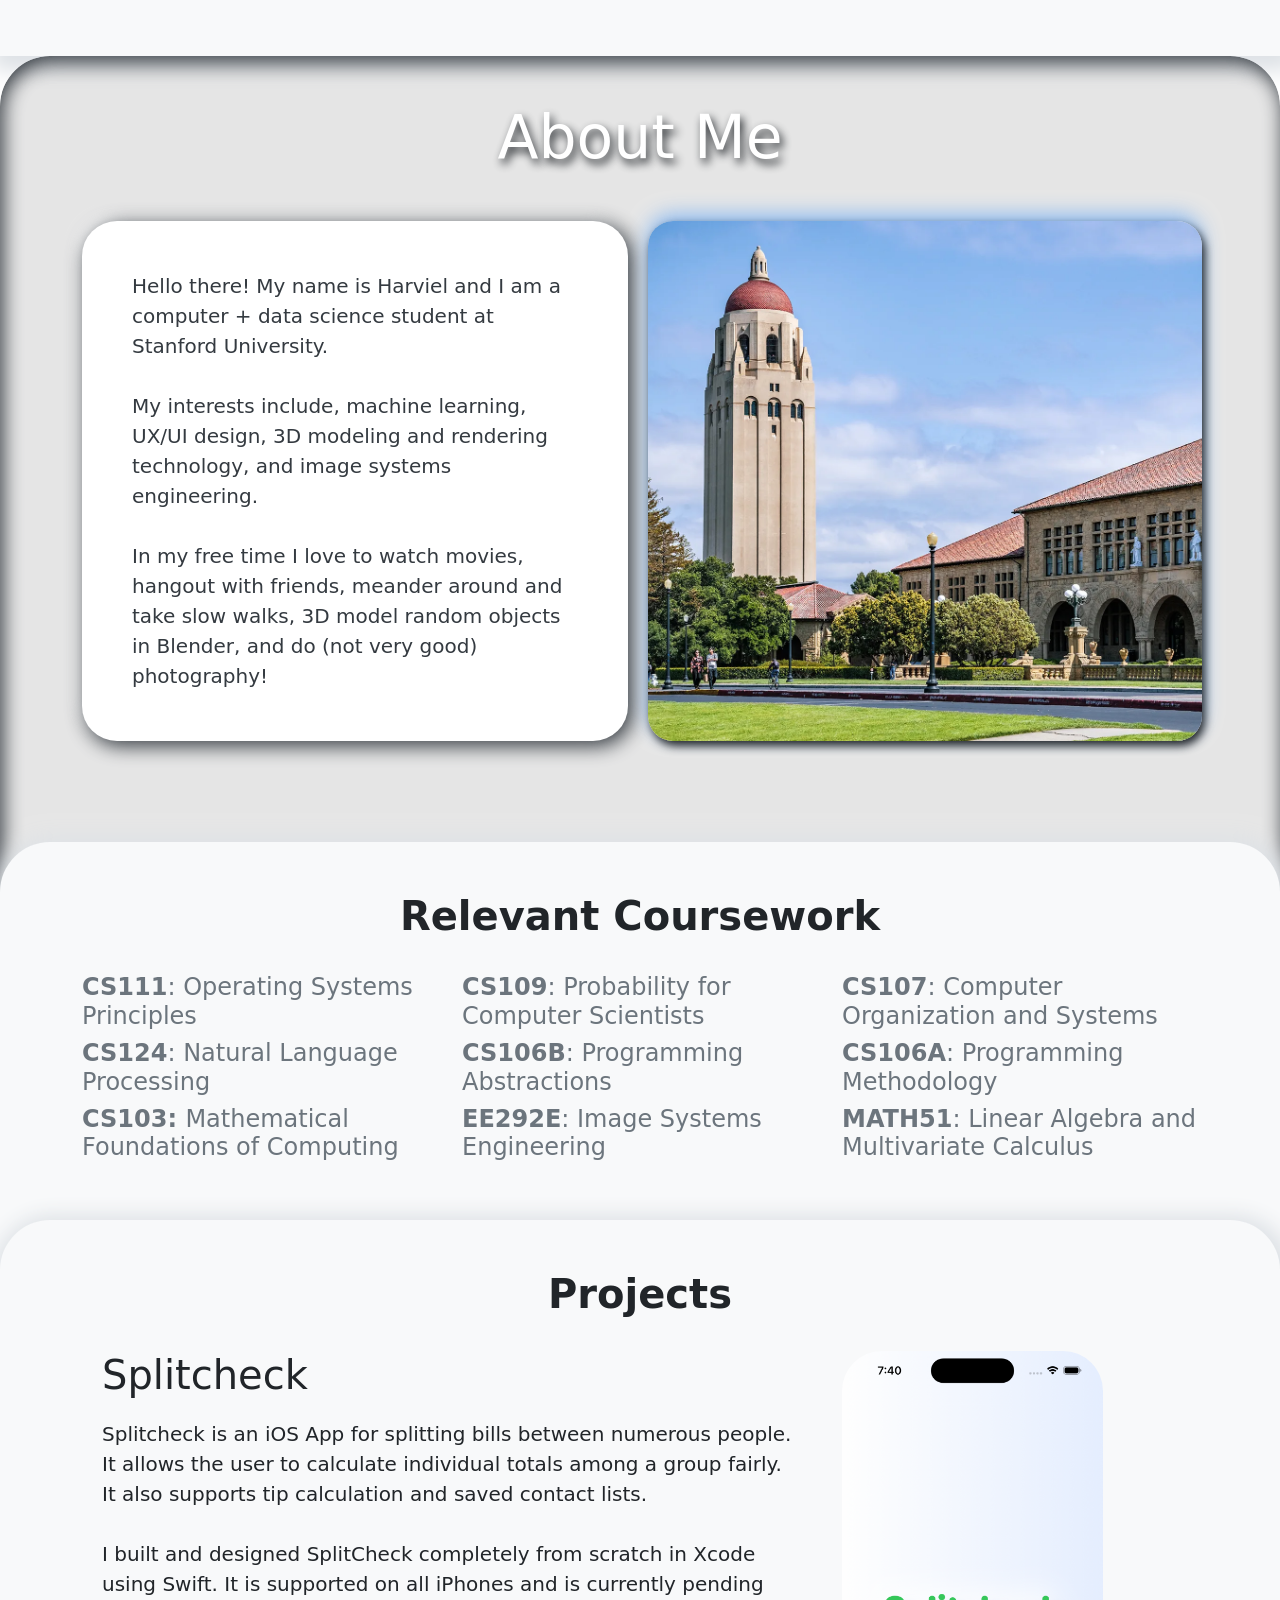
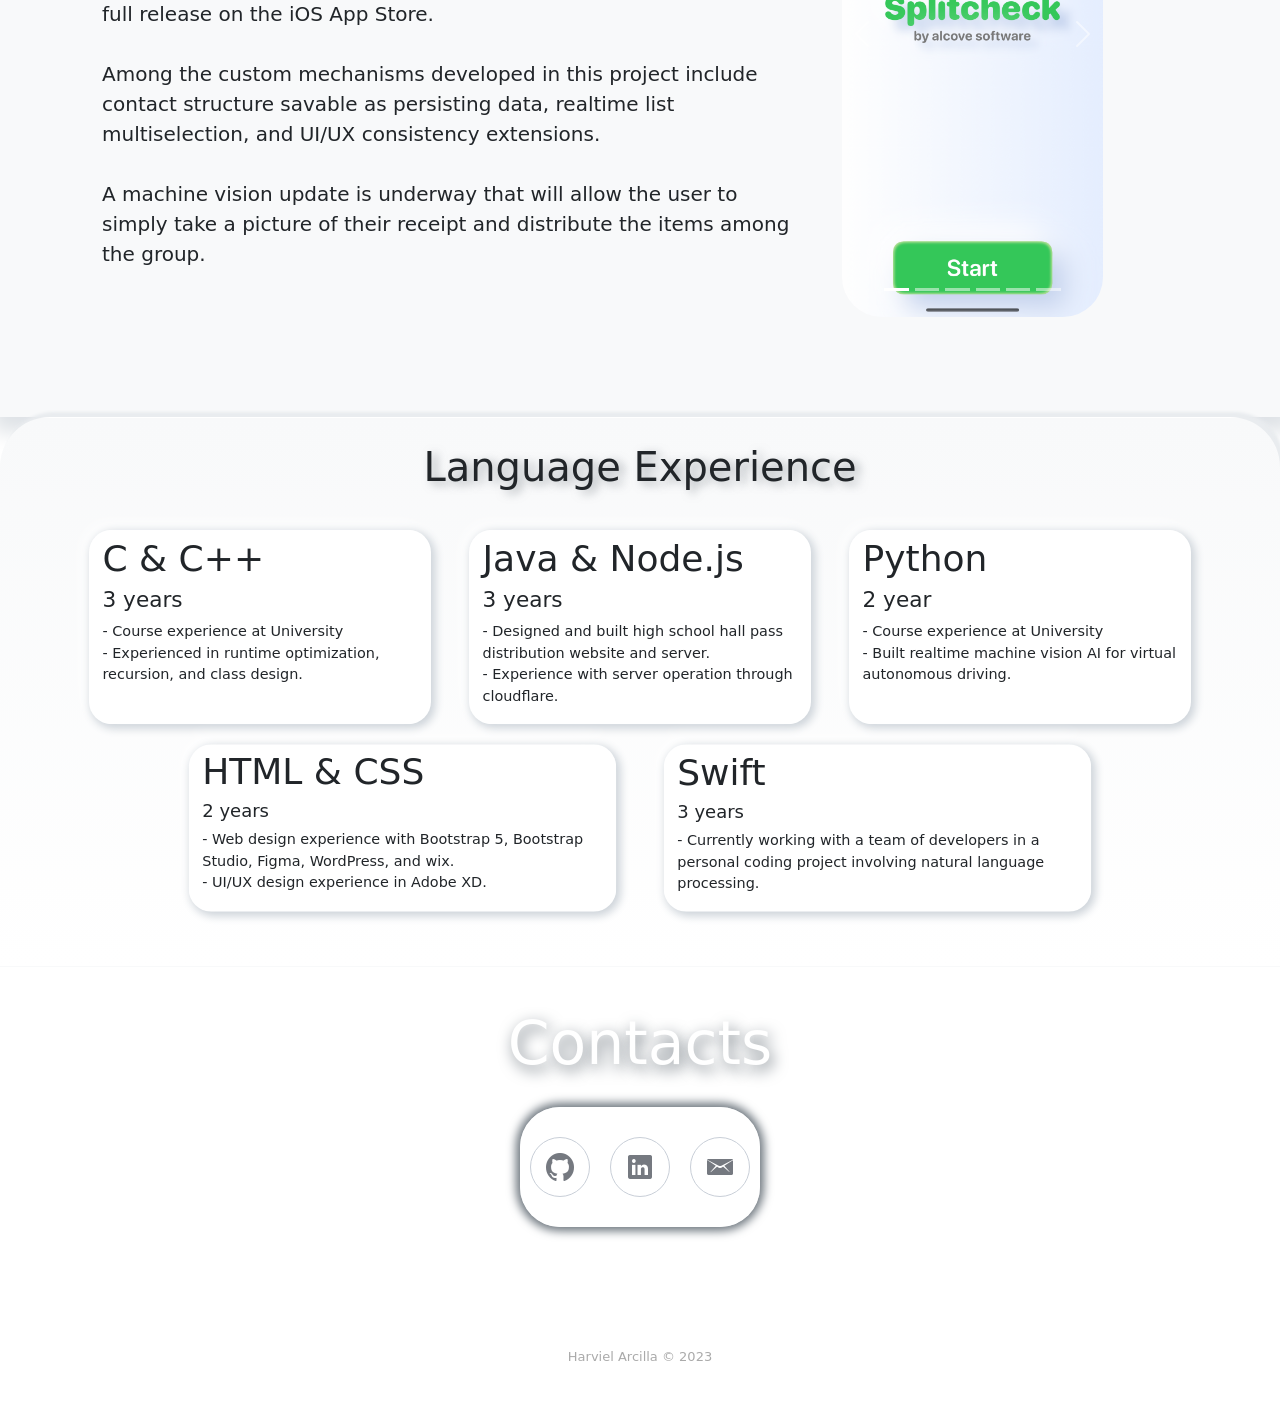
==== commit 033cca4f: "Reorder" ====
--- a/index.html
+++ b/index.html
@@ -62,42 +62,71 @@
             </div>
         </div>
     </section>
-    <section class="d-flex flex-column justify-content-lg-start" style="/*height: 620px;*/border-radius: 50px;background: linear-gradient(var(--bs-gray-100), white), var(--bs-gray-100);border: 1px solid rgba(33,37,41,0);box-shadow: 4px -5px 3px var(--bs-gray-200);border-bottom-right-radius: 0;border-bottom-left-radius: 0;padding-bottom: 45px;padding-top: 15px;">
-        <h1 class="d-lg-flex justify-content-lg-center" style="text-shadow: 5px 3px 10px rgba(108,117,125,0.59);padding: 10px;padding-top: 10px;padding-left: 20px;padding-right: 20px;">Language Experience<br></h1>
-        <div class="container">
-            <div class="row" data-aos="flip-down" data-aos-once="true" style="padding-top: 10px;">
-                <div class="col-md-4" data-bss-hover-animate="pulse" style="border-radius: 25px;box-shadow: 3px 3px 10px 2px var(--bs-gray-400), -5px -5px 20px 0px var(--bs-white);transform: scale(0.90);border-style: solid;border-color: rgba(255,255,255,0);background: var(--bs-white);">
-                    <h1 style="padding: 0px;padding-top: 5px;">C &amp; C++</h1>
-                    <h4>3 years</h4>
-                    <p>- Course experience at University<br>- Experienced in runtime optimization, recursion, and class design.</p>
-                </div>
-                <div class="col-md-4" data-bss-hover-animate="pulse" style="transform: scale(0.90);border-radius: 25px;border: 3px solid rgba(33,37,41,0);box-shadow: 3px 3px 10px 2px var(--bs-gray-400), -5px -5px 20px 0px var(--bs-white);background: var(--bs-white);">
-                    <h1 style="padding: 0px;padding-top: 5px;">Java &amp; Node.js</h1>
-                    <h4>3 years</h4>
-                    <p>- Designed and built high school hall pass distribution website and server.<br>- Experience with server operation through cloudflare.</p>
-                </div>
-                <div class="col-md-4" data-bss-hover-animate="pulse" style="transform: scale(0.90);border-radius: 25px;box-shadow: 3px 3px 10px 2px var(--bs-gray-400), -5px -5px 20px 0px var(--bs-white);border-style: solid;border-color: rgba(33,37,41,0);background: var(--bs-white);">
-                    <h1 style="padding: 0px;padding-top: 5px;">Python</h1>
-                    <h4>2 year</h4>
-                    <p>- Course experience at University<br>- Built realtime machine vision AI for virtual autonomous driving.</p>
-                </div>
-            </div>
-        </div>
-        <div class="container">
-            <div class="row" data-aos="flip-down" data-aos-once="true">
-                <div class="col-md-6 col-lg-5 offset-lg-1" data-bss-hover-animate="pulse" style="border-radius: 25px;transform: scale(0.90);border-style: solid;border-color: rgba(33,37,41,0);box-shadow: 3px 3px 10px 2px var(--bs-gray-400), -5px -5px 20px 0px var(--bs-white);background: var(--bs-white);">
-                    <div>
-                        <h1 style="padding-top: 3px;">HTML &amp; CSS</h1>
-                        <h5>2 years</h5>
-                    </div>
-                    <p>- Web design experience with Bootstrap 5, Bootstrap Studio, Figma, WordPress, and wix.<br>- UI/UX design experience in Adobe XD.</p>
-                </div>
-                <div class="col-md-6 col-lg-5" data-bss-hover-animate="pulse" style="border-radius: 25px;transform: scale(0.90);border-style: solid;border-color: rgba(33,37,41,0);box-shadow: 3px 3px 10px 2px var(--bs-gray-400), -5px -5px 20px 0px var(--bs-white);background: var(--bs-white);">
-                    <div>
-                        <h1 style="padding-top: 4px;">Swift</h1>
-                    </div>
-                    <h4 style="font-size: 20px;">3 years</h4>
-                    <p>- Currently working with a team of developers in a personal coding project involving natural language processing.</p>
+    <section style="padding: 0px;padding-top: 0px;padding-bottom: 0px;margin-top: -50px;">
+        <div class="col-xl-12" style="border-radius: 25px;background: var(--bs-gray-100);box-shadow: 3px 5px 20px 10px var(--bs-gray-300);padding: 50px;border-top-left-radius: 50px;border-top-right-radius: 50px;border-bottom-right-radius: 0px;border-bottom-left-radius: 0px;padding-bottom: 90px;">
+            <div class="container">
+                <div class="row">
+                    <div class="col">
+                        <h1 style="padding-bottom: 25px;text-align: center;"><strong>Experience</strong></h1>
+                    </div>
+                </div>
+            </div>
+            <div class="container">
+                <div class="row">
+                    <div class="col-md-3" style="max-width: none;">
+                        <h1 style="font-size: 20px;color: var(--bs-gray);margin-top: 5px;"><strong>Software</strong>&nbsp;<strong>Engineer&nbsp;Intern, MITRE&nbsp;</strong><br>Summer 2023</h1>
+                    </div>
+                    <div class="col-md-9">
+                        <p style="text-shadow: 1px 2px 20px var(--bs-gray-400);"><span style="color: rgba(0, 0, 0, 0.9); background-color: rgb(255, 255, 255);">- Enabled real-time continuous metrics collection of GPS and connectivity data by developing embedded 5G modem software in low-level C.</span><br><span style="color: rgba(0, 0, 0, 0.9); background-color: rgb(255, 255, 255);">- Implemented RTSP server supporting real-time FFMpeg video upload, streaming, and saving using Docker containerization, and deployed remote Linux O-RAN program emulator.</span><br><span style="color: rgba(0, 0, 0, 0.9); background-color: rgb(255, 255, 255);">- Integrated Google Earth Engine API, custom data filtration, linear regression, and rolling average options to bespoke metrics visualization dashboard using Python and JavaScript.</span></p>
+                    </div>
+                </div>
+                <div class="row">
+                    <div class="col-md-3" style="max-width: none;">
+                        <h1 style="font-size: 20px;color: var(--bs-gray);margin-top: 5px;"><strong>Data Science Research Assistant, Stanford Sociology&nbsp;</strong><br>Summer 2023</h1>
+                    </div>
+                    <div class="col-md-9">
+                        <p style="text-shadow: 1px 2px 20px var(--bs-gray-400);"><span style="color: rgba(0, 0, 0, 0.9); background-color: rgb(255, 255, 255);">- Worked as a programming and data modeling assistant to a Ph.D fellow to study the role of race and business on widespread gentrification across 10 Major U.S. cities.</span><br><span style="color: rgba(0, 0, 0, 0.9); background-color: rgb(255, 255, 255);">- Developed Python, R, and MySQL scripts implementing variable-based methods of gentrification analysis to nearly 10,000 U.S. Decennial Census tracts over a period of 20 years.</span><br><span style="color: rgba(0, 0, 0, 0.9); background-color: rgb(255, 255, 255);">- Aggregated and interpreted over 800,000 enterprise datapoints to corresponding local gentrification variables, considering class and racial composition using geolocation.</span></p>
+                    </div>
+                </div>
+            </div>
+            <div class="container">
+                <div class="row">
+                    <div class="col-md-3" style="max-width: none;">
+                        <h1 style="font-size: 20px;color: var(--bs-gray);margin-top: 5px;"><strong>Summer Learning Intern, AT&amp;T</strong><br>Summer 2020</h1>
+                    </div>
+                    <div class="col-md-9">
+                        <p style="text-shadow: 1px 2px 20px var(--bs-gray-400);"><span style="color: rgb(0, 0, 0); background-color: transparent;">- Completed 80-hour course regarding media design, 5G networking, corporate structure, machine learning, online entrepreneurship, and team management.</span><br><span style="color: rgb(0, 0, 0); background-color: transparent;">- Participated in an introductory teamwork project, simulating the management of WarnerMedia.</span></p>
+                    </div>
+                </div>
+            </div>
+            <div class="container">
+                <div class="row">
+                    <div class="col-md-3">
+                        <h1 style="font-size: 20px;color: var(--bs-gray);margin-top: 5px;"><strong>Independent 3D Modeler</strong><br>2019 - 2021</h1>
+                    </div>
+                    <div class="col-md-9 d-xxl-flex">
+                        <p style="text-shadow: 1px 2px 20px var(--bs-gray-400);"><span style="color: rgb(0, 0, 0); background-color: transparent;">- Developed over 50 high fidelity 3D assets for use in motion pictures and animation.</span><br><span style="color: rgb(0, 0, 0); background-color: transparent;">- Optimized quadrilateral 3D topology for visual effects use, reducing vertex count and file size by a factor of 500.</span><br><span style="color: rgb(0, 0, 0); background-color: transparent;">- Created highly modified version of Cycles Render Engine for 20% improvement in compute time in certain applications. </span><br><span style="color: rgb(0, 0, 0); background-color: transparent;">- Pioneered streamlined workflow for procedural texture generation, leading to the creation of over 300+ high efficiency PBR textures.</span><br></p>
+                    </div>
+                </div>
+            </div>
+            <div class="container">
+                <div class="row">
+                    <div class="col-md-3">
+                        <h1 style="font-size: 20px;color: var(--bs-gray);margin-top: 5px;"><strong>Web Developer, HOWARD360</strong><br>2018-2021</h1>
+                    </div>
+                    <div class="col-md-9">
+                        <p style="text-shadow: 1px 2px 20px var(--bs-gray-400);"><span style="color: rgb(0, 0, 0); background-color: transparent;">- Programmed and developed node.js school study hall website resulting in the distribution of over 18,000 digital hall passes and the elimination of over 3,000 wasted sheets of paper.</span><br><span style="color: rgb(0, 0, 0); background-color: transparent;">- Operated and maintained a remote Linux server capable of housing over 10,000 requests per minute.</span><br><span style="color: rgb(0, 0, 0); background-color: transparent;">- Devised and implemented cloud-based securities solution preventing weekly bot-related outages.</span><br></p>
+                    </div>
+                </div>
+            </div>
+            <div class="container">
+                <div class="row">
+                    <div class="col-md-3">
+                        <h1 style="font-size: 20px;color: var(--bs-gray);margin-top: 5px;"><strong>Founder, HowardHumantiarian</strong><br>2018-2020</h1>
+                    </div>
+                    <div class="col-md-9">
+                        <p style="text-shadow: 1px 2px 20px var(--bs-gray-400);"><span style="color: rgb(0, 0, 0); background-color: transparent;">- Founded non-profit initiative designed to provide accessible media regarding international humanitarian crises.</span><br><span style="color: rgb(0, 0, 0); background-color: transparent;">- Organized the planning and execution of quarterly bake-sales raising over $250 dollars annually for charity.</span><br><span style="color: rgb(0, 0, 0); background-color: transparent;">- Spearheaded the creation of the organization website and weekly newsletter.</span><br><span style="color: rgb(0, 0, 0); background-color: transparent;">- Wrote and edited bimonthly presentations and documentaries on humanitarian aid crisis.</span><br></p>
+                    </div>
                 </div>
             </div>
         </div>
@@ -111,75 +140,6 @@
                 </div>
                 <div class="col" style="background: url(&quot;assets/img/Hoover-Tower-Stanford-University-California.webp&quot;) center / cover no-repeat;border-radius: 25px;margin: 0px;padding-bottom: 0;margin-bottom: 16px;box-shadow: 3px 5px 10px, 0px -7px 20px rgb(142,187,240);margin-left: 8px;margin-right: 8px;">
                     <div></div>
-                </div>
-            </div>
-        </div>
-    </section>
-    <section style="padding: 0px;padding-top: 0px;padding-bottom: 0px;margin-top: -50px;">
-        <div class="col-xl-12" style="border-radius: 25px;background: var(--bs-gray-100);box-shadow: 3px 5px 20px 10px var(--bs-gray-300);padding: 50px;border-top-left-radius: 50px;border-top-right-radius: 50px;border-bottom-right-radius: 0px;border-bottom-left-radius: 0px;padding-bottom: 90px;">
-            <div class="container">
-                <div class="row">
-                    <div class="col">
-                        <h1 style="padding-bottom: 25px;text-align: center;"><strong>Experience</strong></h1>
-                    </div>
-                </div>
-            </div>
-            <div class="container">
-                <div class="row">
-                    <div class="col-md-3" style="max-width: none;">
-                        <h1 style="font-size: 20px;color: var(--bs-gray);margin-top: 5px;"><strong>Software</strong>&nbsp;<strong>Engineer&nbsp;Intern, MITRE&nbsp;</strong><br>Summer 2023</h1>
-                    </div>
-                    <div class="col-md-9">
-                        <p style="text-shadow: 1px 2px 20px var(--bs-gray-400);"><span style="color: rgba(0, 0, 0, 0.9); background-color: rgb(255, 255, 255);">- Enabled real-time continuous metrics collection of GPS and connectivity data by developing embedded 5G modem software in low-level C.</span><br><span style="color: rgba(0, 0, 0, 0.9); background-color: rgb(255, 255, 255);">- Implemented RTSP server supporting real-time FFMpeg video upload, streaming, and saving using Docker containerization, and deployed remote Linux O-RAN program emulator.</span><br><span style="color: rgba(0, 0, 0, 0.9); background-color: rgb(255, 255, 255);">- Integrated Google Earth Engine API, custom data filtration, linear regression, and rolling average options to bespoke metrics visualization dashboard using Python and JavaScript.</span></p>
-                    </div>
-                </div>
-                <div class="row">
-                    <div class="col-md-3" style="max-width: none;">
-                        <h1 style="font-size: 20px;color: var(--bs-gray);margin-top: 5px;"><strong>Data Science Research Assistant, Stanford Sociology&nbsp;</strong><br>Summer 2023</h1>
-                    </div>
-                    <div class="col-md-9">
-                        <p style="text-shadow: 1px 2px 20px var(--bs-gray-400);"><span style="color: rgba(0, 0, 0, 0.9); background-color: rgb(255, 255, 255);">- Worked as a programming and data modeling assistant to a Ph.D fellow to study the role of race and business on widespread gentrification across 10 Major U.S. cities.</span><br><span style="color: rgba(0, 0, 0, 0.9); background-color: rgb(255, 255, 255);">- Developed Python, R, and MySQL scripts implementing variable-based methods of gentrification analysis to nearly 10,000 U.S. Decennial Census tracts over a period of 20 years.</span><br><span style="color: rgba(0, 0, 0, 0.9); background-color: rgb(255, 255, 255);">- Aggregated and interpreted over 800,000 enterprise datapoints to corresponding local gentrification variables, considering class and racial composition using geolocation.</span></p>
-                    </div>
-                </div>
-            </div>
-            <div class="container">
-                <div class="row">
-                    <div class="col-md-3" style="max-width: none;">
-                        <h1 style="font-size: 20px;color: var(--bs-gray);margin-top: 5px;"><strong>Summer Learning Intern, AT&amp;T</strong><br>Summer 2020</h1>
-                    </div>
-                    <div class="col-md-9">
-                        <p style="text-shadow: 1px 2px 20px var(--bs-gray-400);"><span style="color: rgb(0, 0, 0); background-color: transparent;">- Completed 80-hour course regarding media design, 5G networking, corporate structure, machine learning, online entrepreneurship, and team management.</span><br><span style="color: rgb(0, 0, 0); background-color: transparent;">- Participated in an introductory teamwork project, simulating the management of WarnerMedia.</span></p>
-                    </div>
-                </div>
-            </div>
-            <div class="container">
-                <div class="row">
-                    <div class="col-md-3">
-                        <h1 style="font-size: 20px;color: var(--bs-gray);margin-top: 5px;"><strong>Independent 3D Modeler</strong><br>2019 - 2021</h1>
-                    </div>
-                    <div class="col-md-9 d-xxl-flex">
-                        <p style="text-shadow: 1px 2px 20px var(--bs-gray-400);"><span style="color: rgb(0, 0, 0); background-color: transparent;">- Developed over 50 high fidelity 3D assets for use in motion pictures and animation.</span><br><span style="color: rgb(0, 0, 0); background-color: transparent;">- Optimized quadrilateral 3D topology for visual effects use, reducing vertex count and file size by a factor of 500.</span><br><span style="color: rgb(0, 0, 0); background-color: transparent;">- Created highly modified version of Cycles Render Engine for 20% improvement in compute time in certain applications. </span><br><span style="color: rgb(0, 0, 0); background-color: transparent;">- Pioneered streamlined workflow for procedural texture generation, leading to the creation of over 300+ high efficiency PBR textures.</span><br></p>
-                    </div>
-                </div>
-            </div>
-            <div class="container">
-                <div class="row">
-                    <div class="col-md-3">
-                        <h1 style="font-size: 20px;color: var(--bs-gray);margin-top: 5px;"><strong>Web Developer, HOWARD360</strong><br>2018-2021</h1>
-                    </div>
-                    <div class="col-md-9">
-                        <p style="text-shadow: 1px 2px 20px var(--bs-gray-400);"><span style="color: rgb(0, 0, 0); background-color: transparent;">- Programmed and developed node.js school study hall website resulting in the distribution of over 18,000 digital hall passes and the elimination of over 3,000 wasted sheets of paper.</span><br><span style="color: rgb(0, 0, 0); background-color: transparent;">- Operated and maintained a remote Linux server capable of housing over 10,000 requests per minute.</span><br><span style="color: rgb(0, 0, 0); background-color: transparent;">- Devised and implemented cloud-based securities solution preventing weekly bot-related outages.</span><br></p>
-                    </div>
-                </div>
-            </div>
-            <div class="container">
-                <div class="row">
-                    <div class="col-md-3">
-                        <h1 style="font-size: 20px;color: var(--bs-gray);margin-top: 5px;"><strong>Founder, HowardHumantiarian</strong><br>2018-2020</h1>
-                    </div>
-                    <div class="col-md-9">
-                        <p style="text-shadow: 1px 2px 20px var(--bs-gray-400);"><span style="color: rgb(0, 0, 0); background-color: transparent;">- Founded non-profit initiative designed to provide accessible media regarding international humanitarian crises.</span><br><span style="color: rgb(0, 0, 0); background-color: transparent;">- Organized the planning and execution of quarterly bake-sales raising over $250 dollars annually for charity.</span><br><span style="color: rgb(0, 0, 0); background-color: transparent;">- Spearheaded the creation of the organization website and weekly newsletter.</span><br><span style="color: rgb(0, 0, 0); background-color: transparent;">- Wrote and edited bimonthly presentations and documentaries on humanitarian aid crisis.</span><br></p>
-                    </div>
                 </div>
             </div>
         </div>
@@ -275,6 +235,46 @@
             </div>
         </section>
     </section>
+    <section class="d-flex flex-column justify-content-lg-start" style="/*height: 620px;*/border-radius: 50px;background: linear-gradient(var(--bs-gray-100), white), var(--bs-gray-100);border: 1px solid rgba(33,37,41,0);box-shadow: 4px -5px 3px var(--bs-gray-200);border-bottom-right-radius: 0;border-bottom-left-radius: 0;padding-bottom: 45px;padding-top: 15px;">
+        <h1 class="d-lg-flex justify-content-lg-center" style="text-shadow: 5px 3px 10px rgba(108,117,125,0.59);padding: 10px;padding-top: 10px;padding-left: 20px;padding-right: 20px;">Language Experience<br></h1>
+        <div class="container">
+            <div class="row" data-aos="flip-down" data-aos-once="true" style="padding-top: 10px;">
+                <div class="col-md-4" data-bss-hover-animate="pulse" style="border-radius: 25px;box-shadow: 3px 3px 10px 2px var(--bs-gray-400), -5px -5px 20px 0px var(--bs-white);transform: scale(0.90);border-style: solid;border-color: rgba(255,255,255,0);background: var(--bs-white);">
+                    <h1 style="padding: 0px;padding-top: 5px;">C &amp; C++</h1>
+                    <h4>3 years</h4>
+                    <p>- Course experience at University<br>- Experienced in runtime optimization, recursion, and class design.</p>
+                </div>
+                <div class="col-md-4" data-bss-hover-animate="pulse" style="transform: scale(0.90);border-radius: 25px;border: 3px solid rgba(33,37,41,0);box-shadow: 3px 3px 10px 2px var(--bs-gray-400), -5px -5px 20px 0px var(--bs-white);background: var(--bs-white);">
+                    <h1 style="padding: 0px;padding-top: 5px;">Java &amp; Node.js</h1>
+                    <h4>3 years</h4>
+                    <p>- Designed and built high school hall pass distribution website and server.<br>- Experience with server operation through cloudflare.</p>
+                </div>
+                <div class="col-md-4" data-bss-hover-animate="pulse" style="transform: scale(0.90);border-radius: 25px;box-shadow: 3px 3px 10px 2px var(--bs-gray-400), -5px -5px 20px 0px var(--bs-white);border-style: solid;border-color: rgba(33,37,41,0);background: var(--bs-white);">
+                    <h1 style="padding: 0px;padding-top: 5px;">Python</h1>
+                    <h4>2 year</h4>
+                    <p>- Course experience at University<br>- Built realtime machine vision AI for virtual autonomous driving.</p>
+                </div>
+            </div>
+        </div>
+        <div class="container">
+            <div class="row" data-aos="flip-down" data-aos-once="true">
+                <div class="col-md-6 col-lg-5 offset-lg-1" data-bss-hover-animate="pulse" style="border-radius: 25px;transform: scale(0.90);border-style: solid;border-color: rgba(33,37,41,0);box-shadow: 3px 3px 10px 2px var(--bs-gray-400), -5px -5px 20px 0px var(--bs-white);background: var(--bs-white);">
+                    <div>
+                        <h1 style="padding-top: 3px;">HTML &amp; CSS</h1>
+                        <h5>2 years</h5>
+                    </div>
+                    <p>- Web design experience with Bootstrap 5, Bootstrap Studio, Figma, WordPress, and wix.<br>- UI/UX design experience in Adobe XD.</p>
+                </div>
+                <div class="col-md-6 col-lg-5" data-bss-hover-animate="pulse" style="border-radius: 25px;transform: scale(0.90);border-style: solid;border-color: rgba(33,37,41,0);box-shadow: 3px 3px 10px 2px var(--bs-gray-400), -5px -5px 20px 0px var(--bs-white);background: var(--bs-white);">
+                    <div>
+                        <h1 style="padding-top: 4px;">Swift</h1>
+                    </div>
+                    <h4 style="font-size: 20px;">3 years</h4>
+                    <p>- Currently working with a team of developers in a personal coding project involving natural language processing.</p>
+                </div>
+            </div>
+        </div>
+    </section>
     <section class="d-flex d-xxl-flex flex-column justify-content-lg-center align-items-lg-center align-items-xl-center justify-content-xxl-center align-items-xxl-center" data-bss-parallax-bg="true" style="/*height: 600px;*/background: url(&quot;https://upload.wikimedia.org/wikipedia/commons/4/40/James_H._Clark_Center_at_night_HDR-2.jpg&quot;) center / cover;padding-bottom: 65px;padding-top: 20px;">
         <h1 style="color: var(--bs-white);text-align: center;padding-top: 20px;padding-bottom: 20px;text-shadow: 3px 5px 15px var(--bs-gray-600);font-size: 60px;">Contacts</h1>
         <div class="social-icons" style="background: rgba(255,255,255,0.8);border-radius: 40px;box-shadow: 0px 0px 10px 4px var(--bs-gray-600);padding: 30px 0px;/*padding-right: 80px;*//*padding-left: 80px;*/"><a href="https://github.com/HarvielArcilla"><i class="icon ion-social-github" data-bss-hover-animate="pulse" style="background: var(--bs-white);"></i></a><a href="https://www.linkedin.com/in/harviel-arcilla"><i class="icon ion-social-linkedin" data-bss-hover-animate="pulse" style="background: var(--bs-white);"></i></a><a href="mailto:karcilla@cs.stanford.edu"><i class="icon ion-email" data-bss-hover-animate="pulse" style="background: var(--bs-white);"></i></a></div>
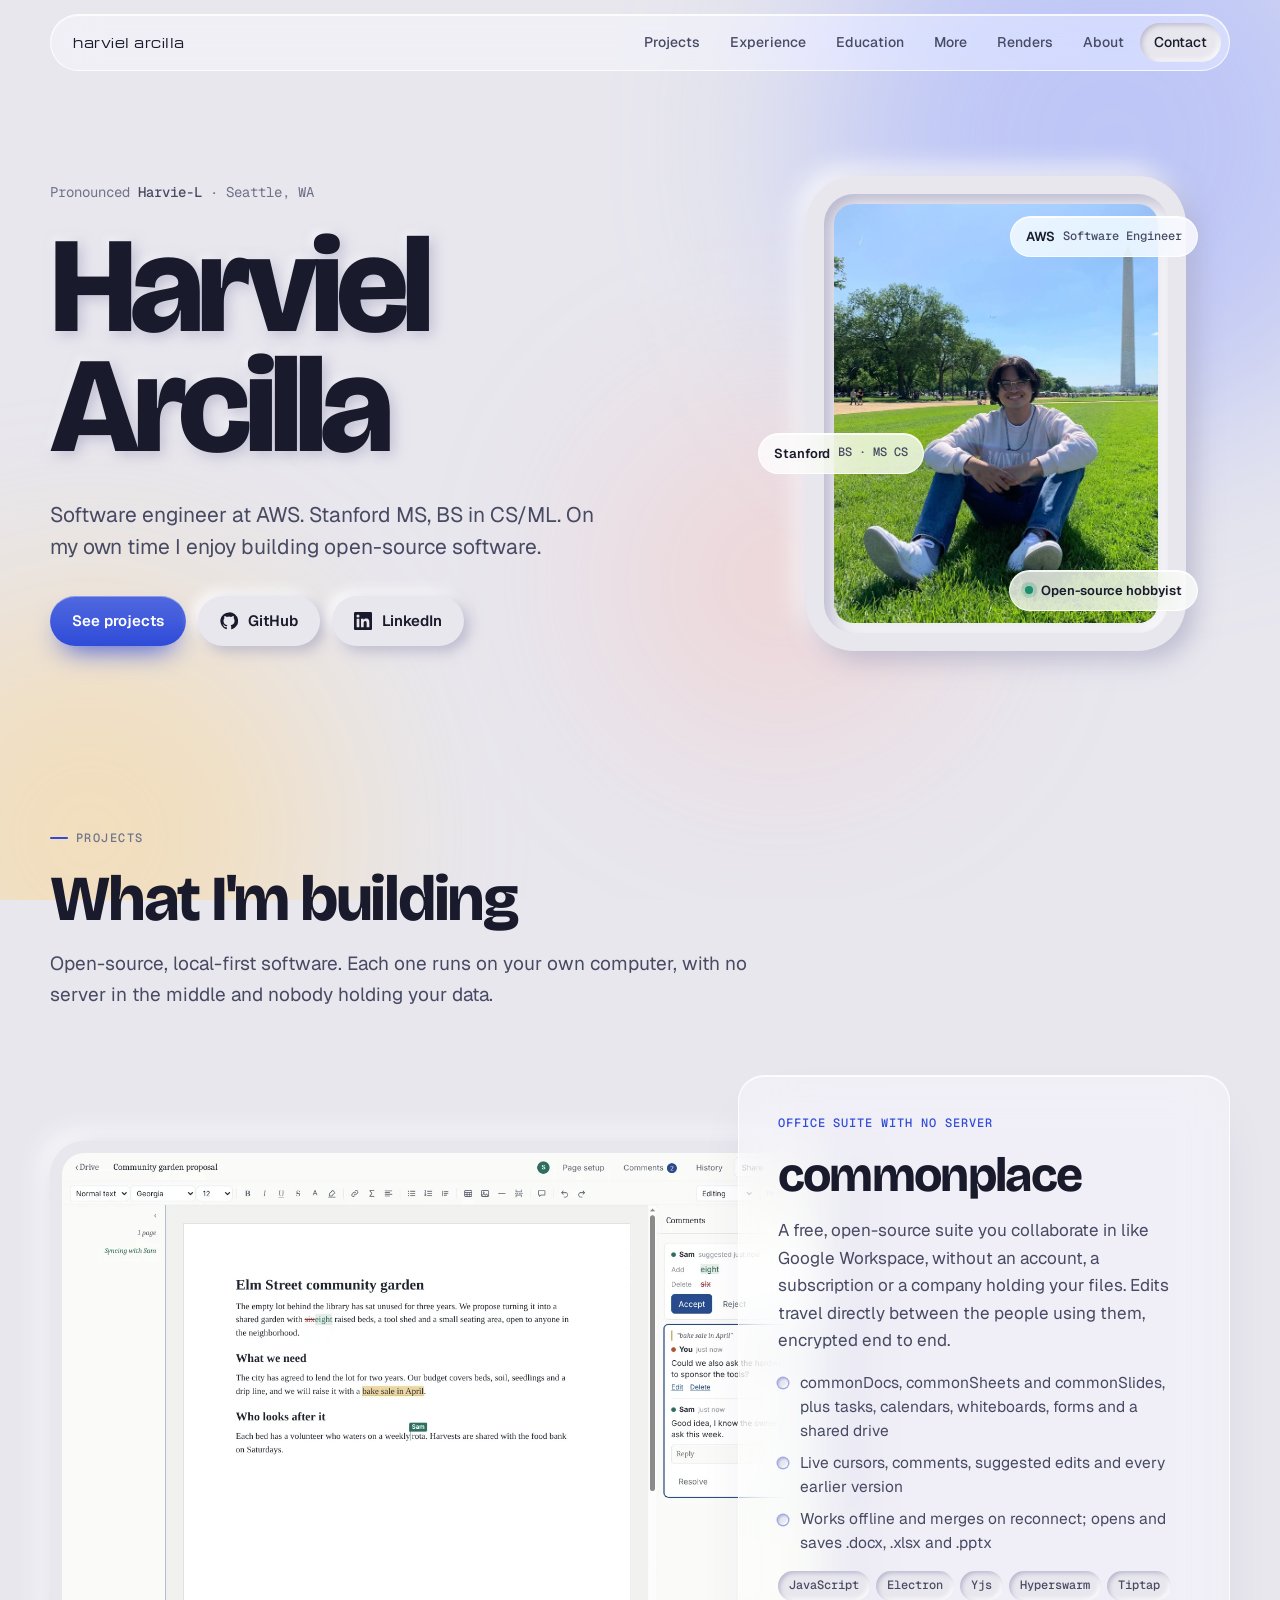
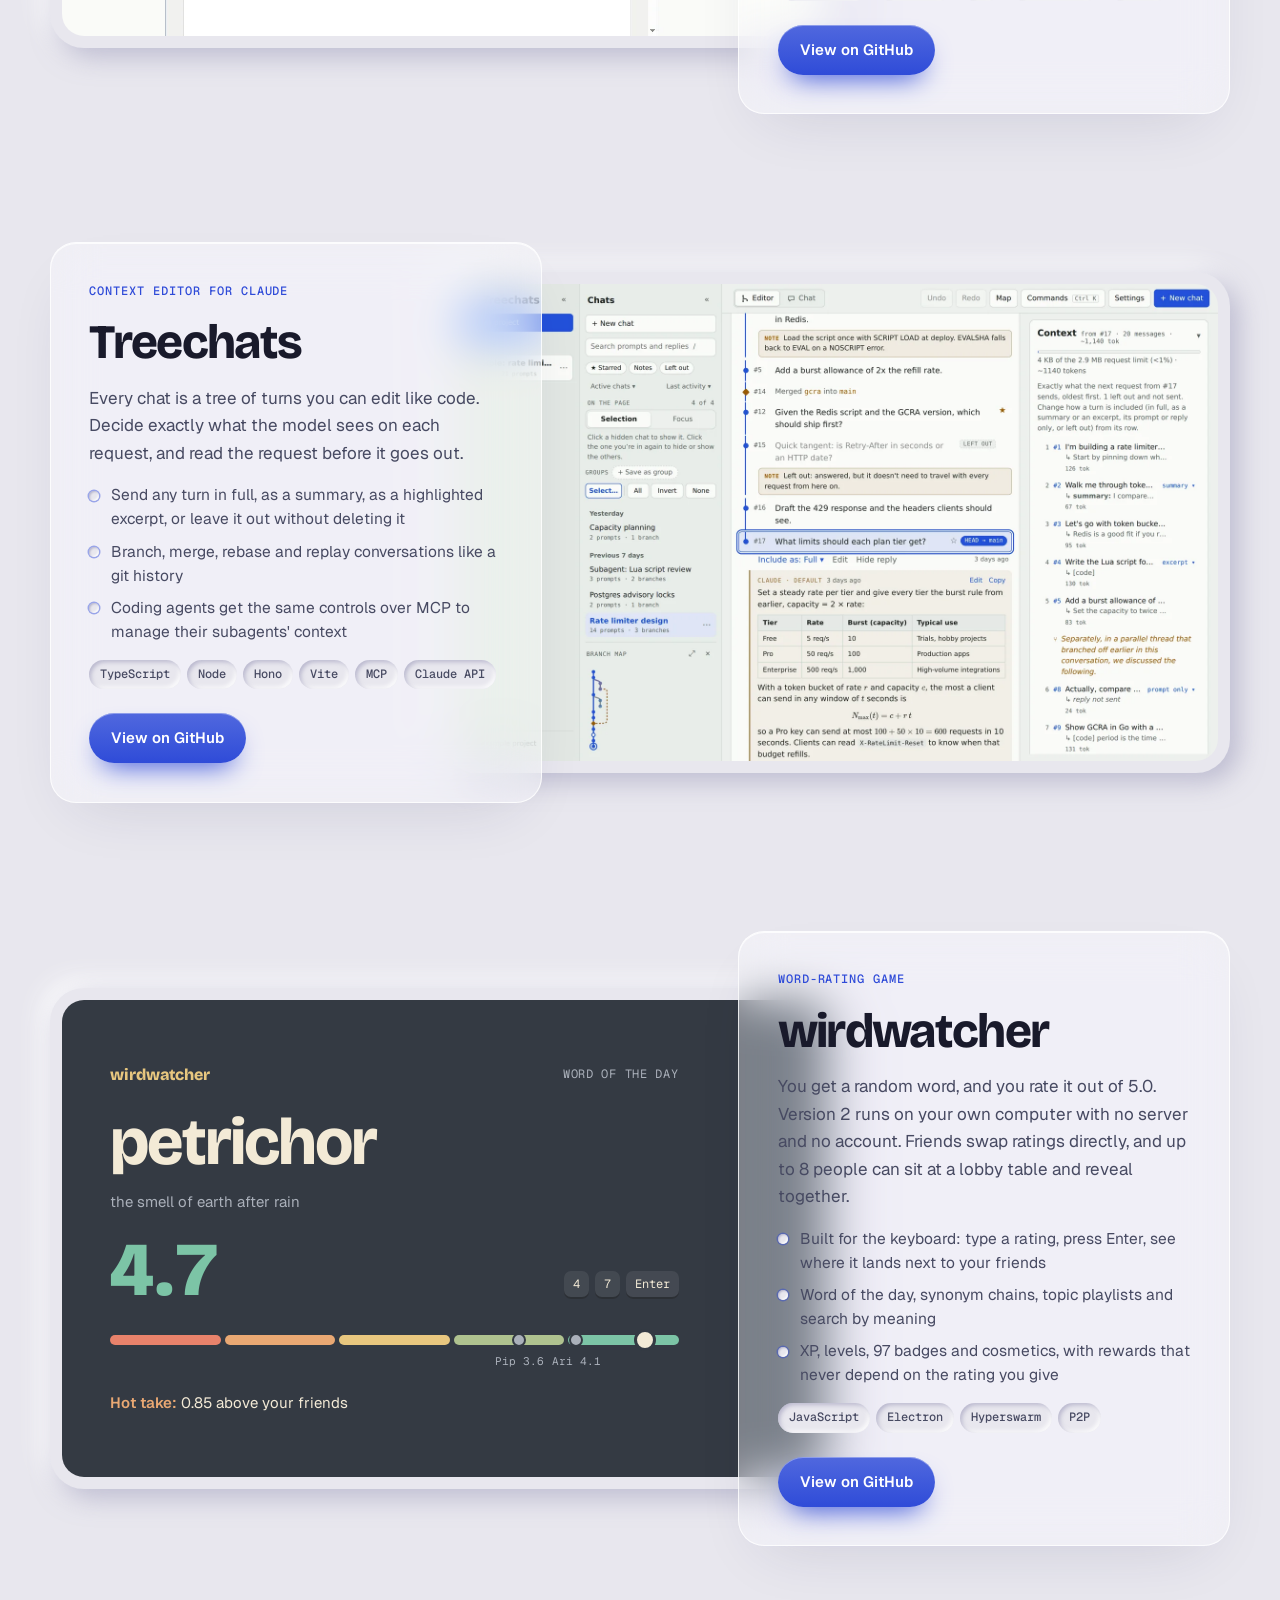
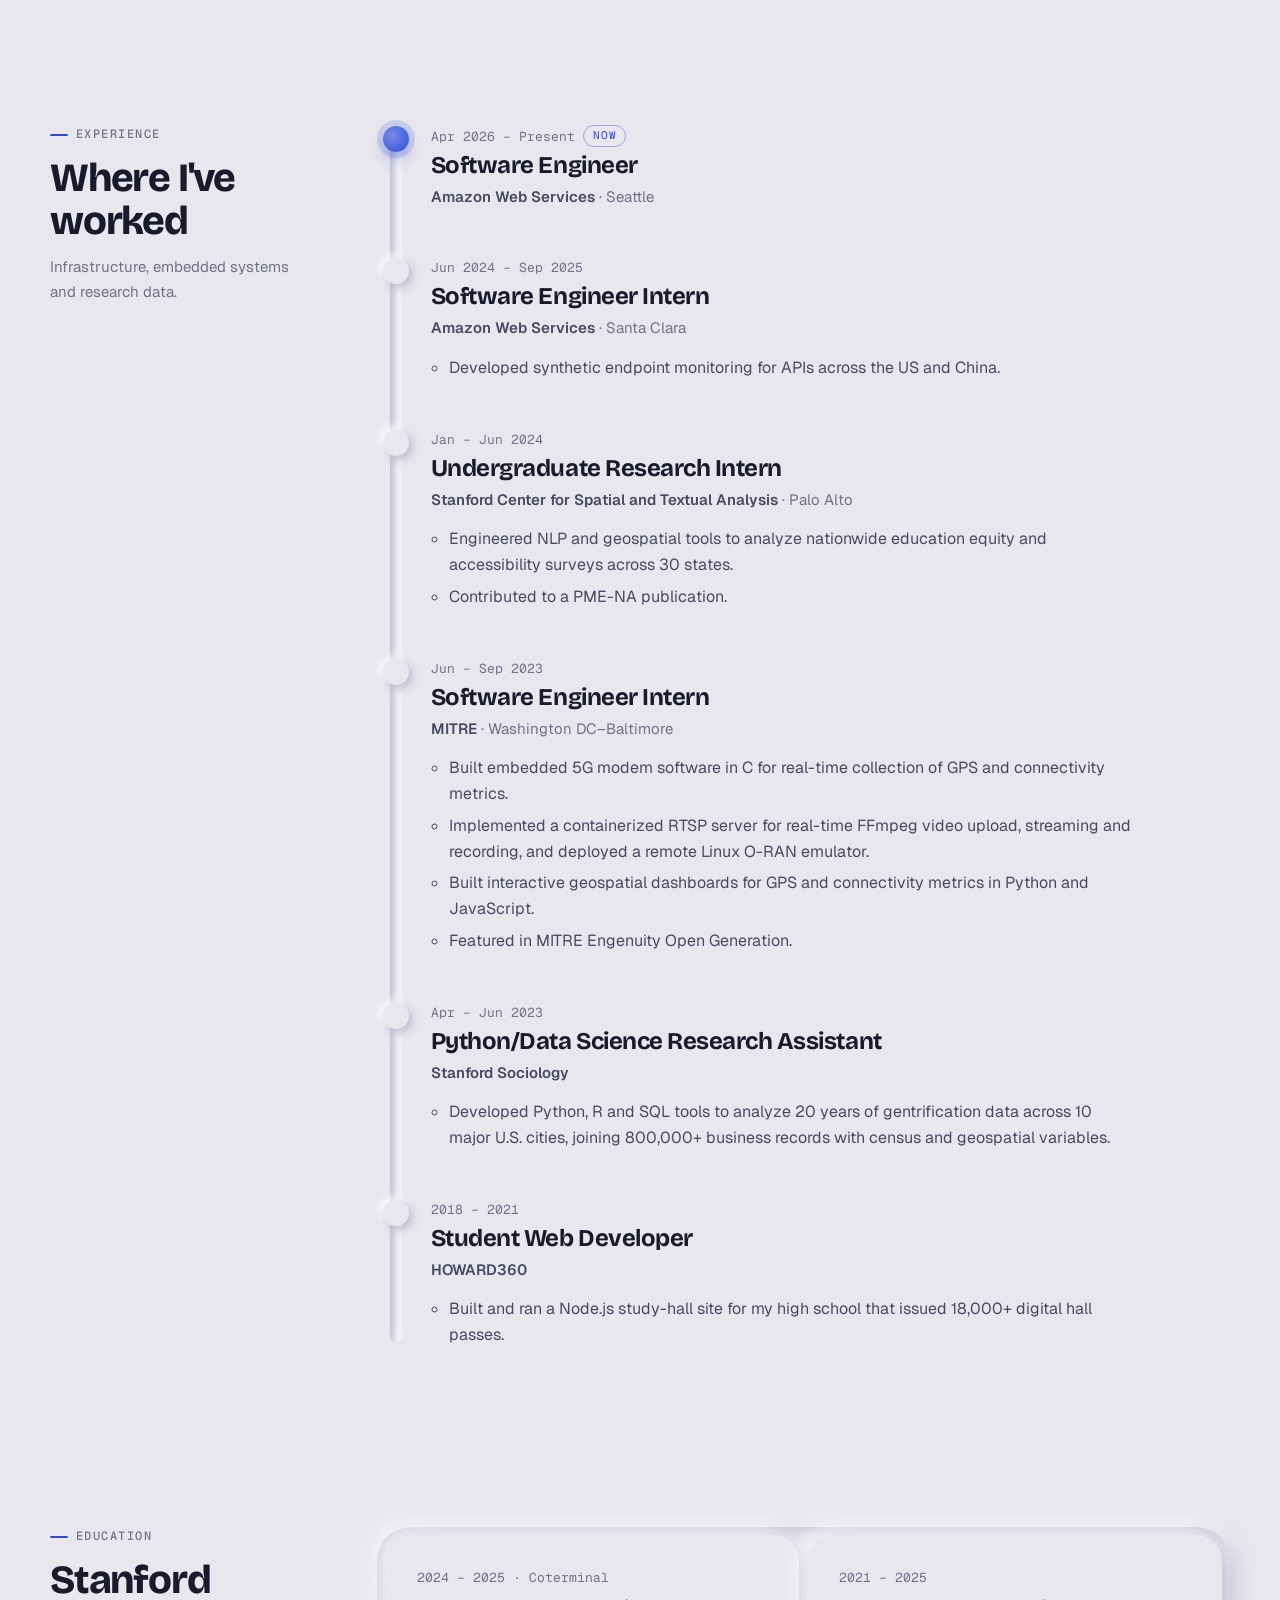
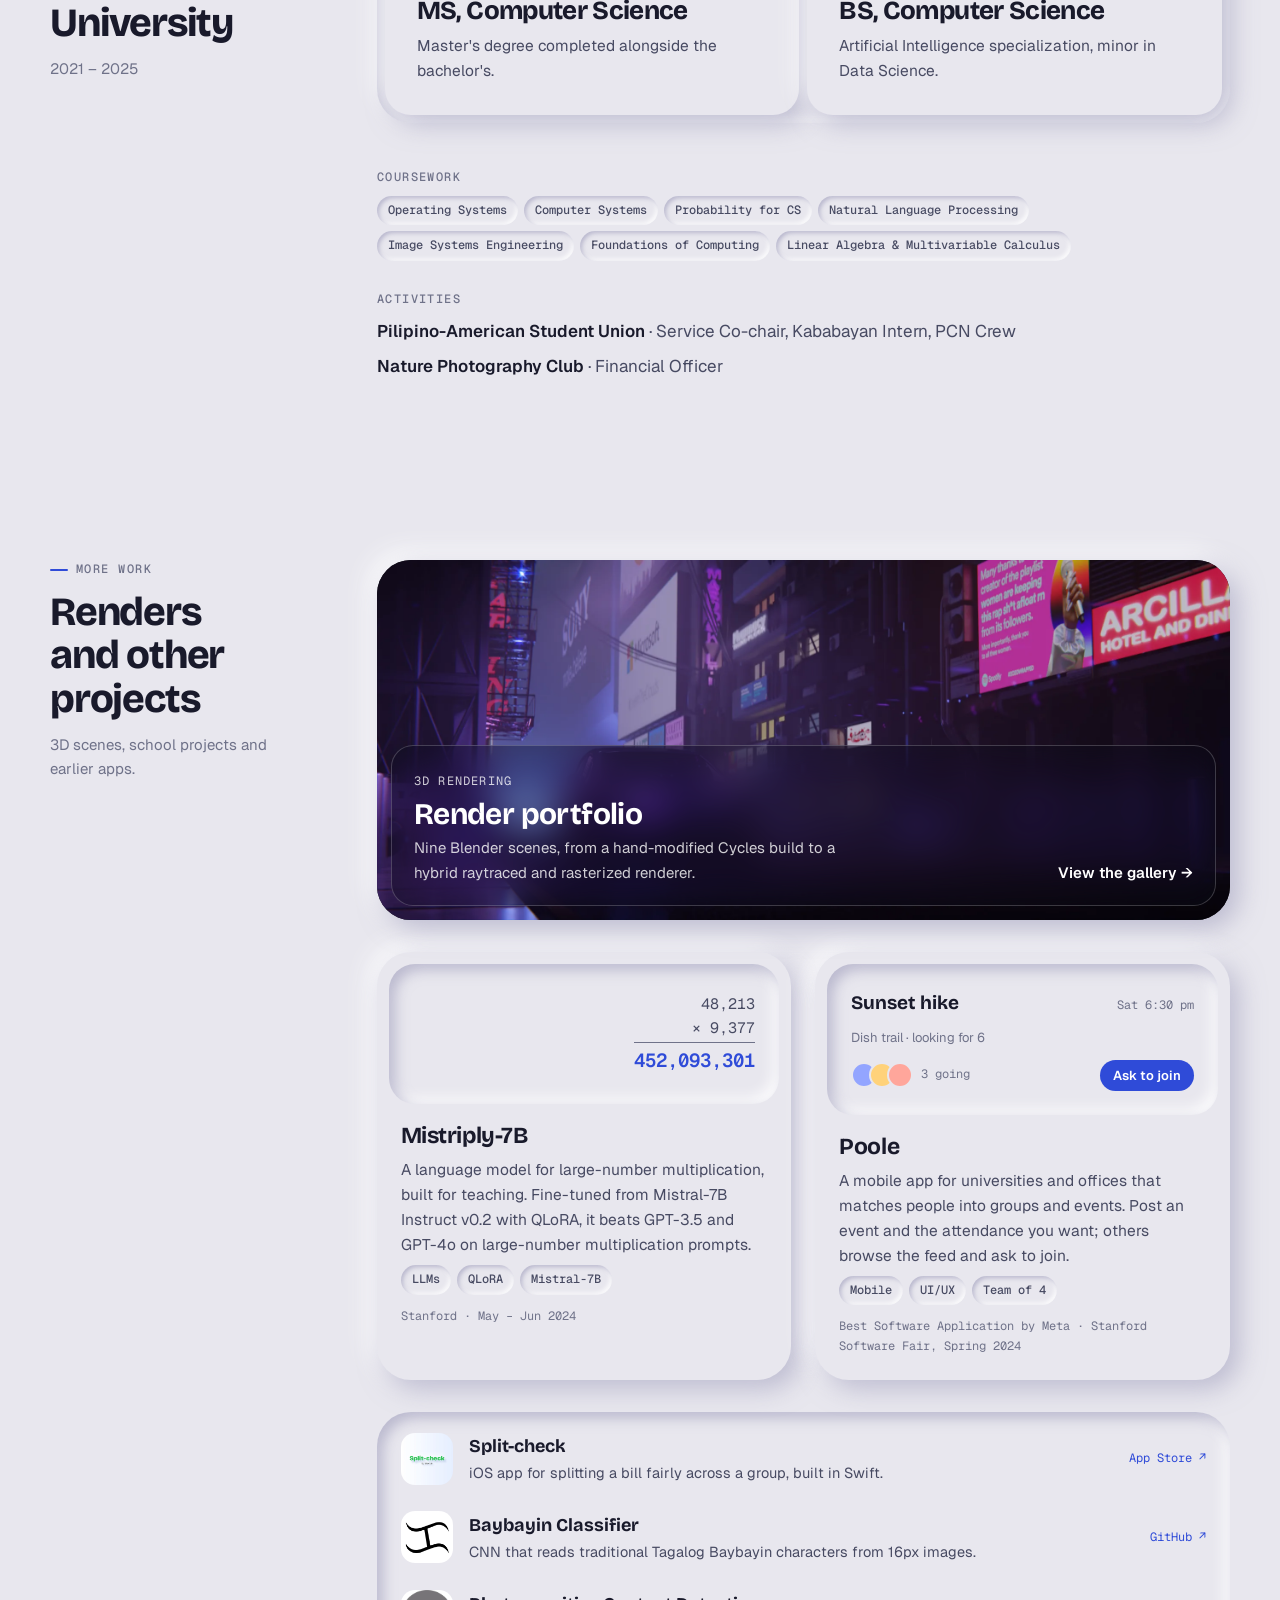
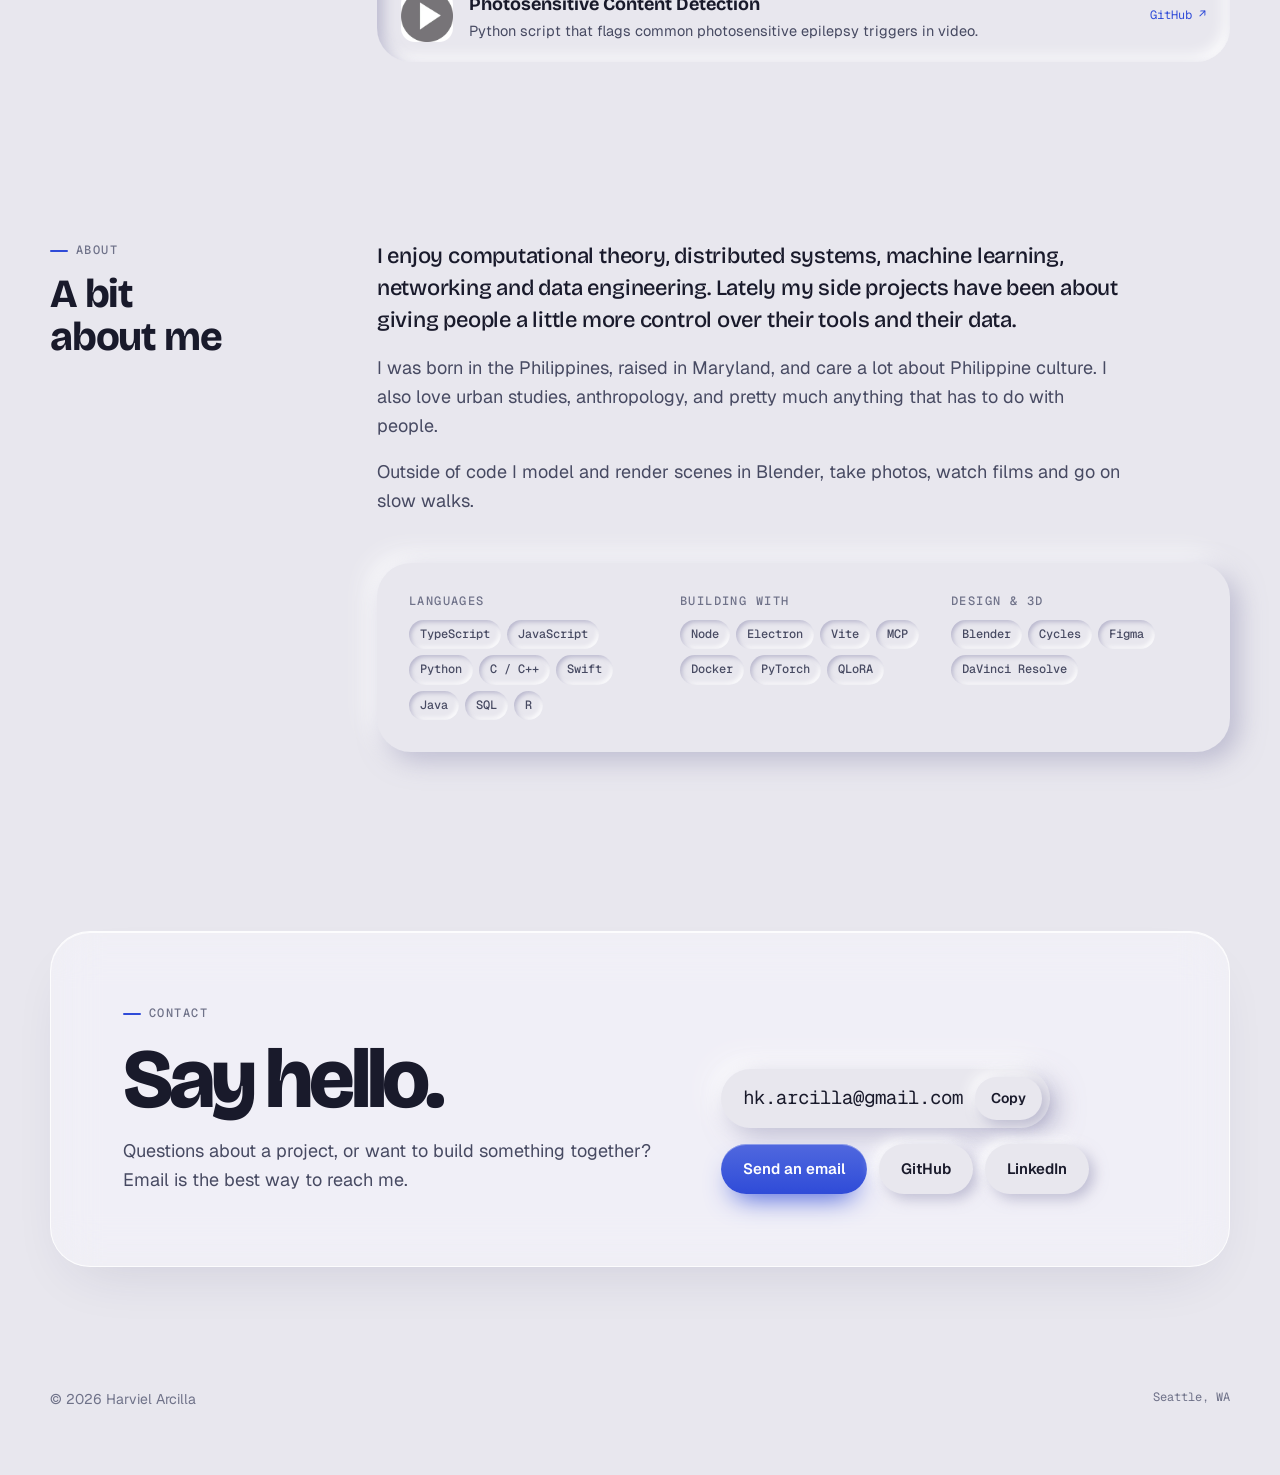
==== commit 3b9ffd15: "Redesign site with neumorphic and glass styling Feature commonplace, Treechats and wirdwatcher; add " ====
--- a/index.html
+++ b/index.html
@@ -1,290 +1,436 @@
 <!DOCTYPE html>
 <html lang="en">
-
 <head>
-    <meta charset="utf-8">
-    <meta name="viewport" content="width=device-width, initial-scale=1.0, shrink-to-fit=no">
-    <title>HarvielArcilla</title>
-    <link rel="icon" type="image/png" sizes="1120x1080" href="assets/img/Favicon.png">
-    <link rel="icon" type="image/png" sizes="1120x1080" href="assets/img/Favicon.png">
-    <link rel="icon" type="image/png" sizes="1120x1080" href="assets/img/Favicon.png">
-    <link rel="icon" type="image/png" sizes="1120x1080" href="assets/img/Favicon.png">
-    <link rel="icon" type="image/png" sizes="1120x1080" href="assets/img/Favicon.png">
-    <link rel="stylesheet" href="assets/bootstrap/css/bootstrap.min.css">
-    <link rel="stylesheet" href="https://fonts.googleapis.com/css?family=Abel&amp;display=swap">
-    <link rel="stylesheet" href="https://fonts.googleapis.com/css?family=Abril+Fatface&amp;display=swap">
-    <link rel="stylesheet" href="https://fonts.googleapis.com/css?family=Adamina&amp;display=swap">
-    <link rel="stylesheet" href="https://fonts.googleapis.com/css?family=Bakbak+One&amp;display=swap">
-    <link rel="stylesheet" href="https://fonts.googleapis.com/css?family=Gothic+A1:400,700,800&amp;display=swap">
-    <link rel="stylesheet" href="https://fonts.googleapis.com/css?family=Michroma&amp;display=swap">
-    <link rel="stylesheet" href="https://fonts.googleapis.com/css?family=Montserrat:400,700,800,900&amp;display=swap">
-    <link rel="stylesheet" href="https://fonts.googleapis.com/css?family=Open+Sans&amp;display=swap">
-    <link rel="stylesheet" href="https://fonts.googleapis.com/css?family=Poppins&amp;display=swap">
-    <link rel="stylesheet" href="https://fonts.googleapis.com/css?family=Raleway:400,800,900&amp;display=swap">
-    <link rel="stylesheet" href="https://fonts.googleapis.com/css?family=Roboto&amp;display=swap">
-    <link rel="stylesheet" href="https://fonts.googleapis.com/css?family=Roboto+Condensed&amp;display=swap">
-    <link rel="stylesheet" href="https://fonts.googleapis.com/css?family=Source+Sans+Pro&amp;display=swap">
-    <link rel="stylesheet" href="assets/fonts/ionicons.min.css">
-    <link rel="stylesheet" href="assets/css/aos.min.css">
-    <link rel="stylesheet" href="assets/css/animate.min.css">
-    <link rel="stylesheet" href="assets/css/Footer-Basic.css">
-    <link rel="stylesheet" href="assets/css/Footer-Clean.css">
-    <link rel="stylesheet" href="assets/css/Navigation-with-Button.css">
-    <link rel="stylesheet" href="assets/css/Navigation-with-Search.css">
-    <link rel="stylesheet" href="assets/css/Social-Icons.css">
+  <meta charset="utf-8">
+  <meta name="viewport" content="width=device-width, initial-scale=1, viewport-fit=cover">
+  <title>Harviel Arcilla</title>
+  <meta name="description" content="Harviel Arcilla, software engineer at AWS and Stanford CS grad. Open-source projects: commonplace, Treechats and wirdwatcher.">
+  <meta name="theme-color" content="#e8e7ee" media="(prefers-color-scheme: light)">
+  <meta name="theme-color" content="#1b1c26" media="(prefers-color-scheme: dark)">
+  <link rel="icon" type="image/png" href="assets/img/Favicon.png">
+  <link rel="preconnect" href="https://fonts.googleapis.com">
+  <link rel="preconnect" href="https://fonts.gstatic.com" crossorigin>
+  <link rel="stylesheet" href="https://fonts.googleapis.com/css2?family=Bricolage+Grotesque:opsz,wght@12..96,500..800&family=Geist:wght@400..700&family=Geist+Mono:wght@400;500&family=Michroma&display=swap">
+  <link rel="stylesheet" href="assets/css/site.css">
 </head>
-
-<body style="background: #ffffff;">
-    <nav class="navbar navbar-light navbar-expand-lg navigation-clean-search" style="background: var(--bs-gray-100);">
-        <div class="container">
-            <h1 style="font-family: Michroma, sans-serif;font-size: 20px;">harviel arcilla</h1><a class="navbar-brand" href="#"></a><button data-bs-toggle="collapse" class="navbar-toggler" data-bs-target="#navcol-2"><span class="visually-hidden">Toggle navigation</span><span class="navbar-toggler-icon"></span></button>
-            <div class="collapse navbar-collapse" id="navcol-2" style="padding-right: 180px;">
-                <ul class="navbar-nav mx-auto">
-                    <li class="nav-item"><a class="nav-link" href="index.html" style="color: var(--bs-gray-600);">home</a></li>
-                    <li class="nav-item"></li>
-                    <li class="nav-item"><a class="nav-link" href="rendering.html">rendering</a></li>
-                    <li class="nav-item"><a class="nav-link" href="projects.html" style="--bs-body-color: #212529;">projects</a></li>
-                    <li class="nav-item"></li>
-                </ul>
-            </div>
-        </div>
-    </nav>
-    <section class="d-flex flex-column justify-content-lg-center" style="/*height: 530px;*/margin: 60px;margin-right: 10px;margin-left: 10px;">
-        <div class="d-xl-flex align-items-xl-center">
-            <div class="container">
-                <div class="row" style="margin-top: 20px;margin-bottom: 20px;">
-                    <div class="col-md-6 col-lg-4 offset-lg-2 d-flex d-xl-flex flex-column justify-content-xl-center align-items-xl-start">
-                        <h1 class="d-flex align-items-xl-end" style="margin-top: 0px;text-align: left;font-size: 55px;">Harviel Arcilla</h1>
-                        <h3 style="color: var(--bs-gray-600);font-size: 30px;padding-bottom: 30px;">Computer Science and Data Science student at Stanford University</h3>
-                    </div>
-                    <div class="col-md-6 col-lg-4 d-flex d-xl-flex flex-column align-items-center align-items-sm-center align-items-xl-center"><img data-bss-disabled-mobile="true" data-bss-hover-animate="pulse" src="assets/img/IMG_5510.jpg" style="width: 307px;box-shadow: 3px 3px 15px 3px var(--bs-gray-500), -0px -5px 20px 2px rgb(162,205,254);border-bottom-width: 1px;border-bottom-color: rgba(33,37,41,0);border-radius: 50px;"></div>
+<body>
+  <div class="field" aria-hidden="true"><span></span><span></span><span></span></div>
+
+  <nav class="nav glass" id="nav" aria-label="Main">
+    <a class="wordmark" href="#top">harviel arcilla</a>
+    <button class="nav-toggle" type="button" aria-label="Menu" aria-expanded="false" aria-controls="nav-links">
+      <svg width="18" height="18" viewBox="0 0 24 24" fill="none" stroke="currentColor" stroke-width="2" stroke-linecap="round"><path d="M4 7h16M4 12h16M4 17h16"/></svg>
+    </button>
+    <ul id="nav-links">
+      <li><a href="#projects">Projects</a></li>
+      <li><a href="#experience">Experience</a></li>
+      <li><a href="#education">Education</a></li>
+      <li><a href="#more">More</a></li>
+      <li><a href="rendering.html">Renders</a></li>
+      <li><a href="#about">About</a></li>
+      <li><a href="#contact">Contact</a></li>
+    </ul>
+  </nav>
+
+  <main id="top">
+    <!-- Hero -->
+    <section class="hero">
+      <div class="wrap hero-grid">
+        <div>
+          <p class="hello">Pronounced <b>Harvie-L</b> · Seattle, WA</p>
+          <h1><span>Harviel</span><span>Arcilla</span></h1>
+          <p class="lede">Software engineer at AWS. Stanford MS, BS in CS/ML. On my own time I enjoy building open-source software.</p>
+          <div class="actions">
+            <a class="btn primary" href="#projects">See projects</a>
+            <a class="btn" href="https://github.com/HarvielArcilla">
+              <svg viewBox="0 0 24 24" fill="currentColor" aria-hidden="true"><path d="M12 .5a11.5 11.5 0 0 0-3.64 22.41c.58.1.79-.25.79-.56v-2c-3.2.7-3.88-1.36-3.88-1.36-.52-1.33-1.28-1.69-1.28-1.69-1.05-.71.08-.7.08-.7 1.16.08 1.77 1.19 1.77 1.19 1.03 1.77 2.7 1.26 3.36.96.1-.75.4-1.26.73-1.55-2.55-.29-5.24-1.28-5.24-5.69 0-1.26.45-2.29 1.19-3.1-.12-.29-.52-1.46.11-3.05 0 0 .97-.31 3.17 1.18a11 11 0 0 1 5.77 0c2.2-1.49 3.17-1.18 3.17-1.18.63 1.59.23 2.76.11 3.05.74.81 1.19 1.84 1.19 3.1 0 4.42-2.7 5.39-5.26 5.68.41.36.78 1.06.78 2.14v3.17c0 .31.21.67.8.56A11.5 11.5 0 0 0 12 .5Z"/></svg>
+              GitHub
+            </a>
+            <a class="btn" href="https://www.linkedin.com/in/harviel-arcilla">
+              <svg viewBox="0 0 24 24" fill="currentColor" aria-hidden="true"><path d="M20.45 20.45h-3.56v-5.57c0-1.33-.02-3.04-1.85-3.04-1.86 0-2.14 1.45-2.14 2.94v5.67H9.35V9h3.41v1.56h.05c.48-.9 1.64-1.85 3.37-1.85 3.6 0 4.27 2.37 4.27 5.46v6.28ZM5.34 7.43a2.06 2.06 0 1 1 0-4.13 2.06 2.06 0 0 1 0 4.13ZM7.12 20.45H3.56V9h3.56v11.45ZM22.22 0H1.77C.79 0 0 .77 0 1.73v20.54C0 23.23.79 24 1.77 24h20.45c.98 0 1.78-.77 1.78-1.73V1.73C24 .77 23.2 0 22.22 0Z"/></svg>
+              LinkedIn
+            </a>
+          </div>
+        </div>
+        <div class="porthole">
+          <div class="rim raised">
+            <div class="well pressed"><img src="assets/img/site/portrait.webp" alt="Harviel sitting on the grass on the National Mall" width="720" height="913"></div>
+          </div>
+          <span class="tag glass t1">AWS <small>Software Engineer</small></span>
+          <span class="tag glass t2">Stanford <small>BS · MS CS</small></span>
+          <span class="tag glass t3"><i></i>Open-source hobbyist</span>
+        </div>
+      </div>
+    </section>
+
+    <!-- Projects -->
+    <section id="projects">
+      <div class="wrap">
+        <div class="lead-head reveal">
+          <span class="eyebrow">Projects</span>
+          <h2>What I'm building</h2>
+          <p>Open-source, local-first software. Each one runs on your own computer, with no server in the middle and nobody holding your data.</p>
+        </div>
+
+        <div class="features">
+          <article class="feature reveal" id="commonplace">
+            <div class="media raised"><img src="assets/img/site/commonplace-doc.webp" alt="Two people editing the same commonDocs document, with a suggested edit and a reply in the margin" width="1360" height="860" loading="lazy"></div>
+            <div class="info glass">
+              <span class="kicker">Office suite with no server</span>
+              <h3>commonplace</h3>
+              <p>A free, open-source suite you collaborate in like Google Workspace, without an account, a subscription or a company holding your files. Edits travel directly between the people using them, encrypted end to end.</p>
+              <ul class="points">
+                <li>commonDocs, commonSheets and commonSlides, plus tasks, calendars, whiteboards, forms and a shared drive</li>
+                <li>Live cursors, comments, suggested edits and every earlier version</li>
+                <li>Works offline and merges on reconnect; opens and saves .docx, .xlsx and .pptx</li>
+              </ul>
+              <ul class="chips"><li>JavaScript</li><li>Electron</li><li>Yjs</li><li>Hyperswarm</li><li>Tiptap</li></ul>
+              <div class="links"><a class="btn primary" href="https://github.com/HarvielArcilla/commonplace">View on GitHub</a></div>
+            </div>
+          </article>
+
+          <article class="feature flip reveal" id="treechats">
+            <div class="media raised"><img src="assets/img/site/treechats-editor.webp" alt="Treechats editor: a conversation as a tree, with the exact context of the selected prompt beside it" width="1600" height="1000" loading="lazy"></div>
+            <div class="info glass">
+              <span class="kicker">Context editor for Claude</span>
+              <h3>Treechats</h3>
+              <p>Every chat is a tree of turns you can edit like code. Decide exactly what the model sees on each request, and read the request before it goes out.</p>
+              <ul class="points">
+                <li>Send any turn in full, as a summary, as a highlighted excerpt, or leave it out without deleting it</li>
+                <li>Branch, merge, rebase and replay conversations like a git history</li>
+                <li>Coding agents get the same controls over MCP to manage their subagents' context</li>
+              </ul>
+              <ul class="chips"><li>TypeScript</li><li>Node</li><li>Hono</li><li>Vite</li><li>MCP</li><li>Claude API</li></ul>
+              <div class="links"><a class="btn primary" href="https://github.com/HarvielArcilla/treechats">View on GitHub</a></div>
+            </div>
+          </article>
+
+          <article class="feature reveal" id="wirdwatcher">
+            <div class="media raised">
+              <div class="ww" role="img" aria-label="wirdwatcher rating screen: the word petrichor rated 4.7, above two friends' ratings">
+                <div class="ww-top"><span class="ww-mark">wirdwatcher</span><span>Word of the day</span></div>
+                <div class="ww-word">petrichor</div>
+                <div class="ww-def">the smell of earth after rain</div>
+                <div class="ww-row">
+                  <div class="ww-score">4.7</div>
+                  <div class="ww-keys"><kbd>4</kbd><kbd>7</kbd><kbd>Enter</kbd></div>
                 </div>
-            </div>
-        </div>
-    </section>
-    <section style="padding: 0px;padding-top: 0px;padding-bottom: 0px;margin-top: -50px;">
-        <div class="col-xl-12" style="border-radius: 25px;background: var(--bs-gray-100);box-shadow: 3px 5px 20px 10px var(--bs-gray-300);padding: 50px;border-top-left-radius: 50px;border-top-right-radius: 50px;border-bottom-right-radius: 0px;border-bottom-left-radius: 0px;padding-bottom: 90px;">
-            <div class="container">
-                <div class="row">
-                    <div class="col">
-                        <h1 style="padding-bottom: 25px;text-align: center;"><strong>Experience</strong></h1>
-                    </div>
+                <div class="ww-track">
+                  <b></b><b></b><b></b><b></b><b></b>
+                  <span class="ww-pin" style="left:72%"><span>Pip 3.6</span></span>
+                  <span class="ww-pin" style="left:82%"><span>Ari 4.1</span></span>
+                  <span class="ww-pin you" style="left:94%"></span>
                 </div>
-            </div>
-            <div class="container">
-                <div class="row">
-                    <div class="col-md-3" style="max-width: none;">
-                        <h1 style="font-size: 20px;color: var(--bs-gray);margin-top: 5px;"><strong>Software</strong>&nbsp;<strong>Engineer&nbsp;Intern, MITRE&nbsp;</strong><br>Summer 2023</h1>
-                    </div>
-                    <div class="col-md-9">
-                        <p style="text-shadow: 1px 2px 20px var(--bs-gray-400);"><span style="color: rgba(0, 0, 0, 0.9); background-color: rgb(255, 255, 255);">- Enabled real-time continuous metrics collection of GPS and connectivity data by developing embedded 5G modem software in low-level C.</span><br><span style="color: rgba(0, 0, 0, 0.9); background-color: rgb(255, 255, 255);">- Implemented RTSP server supporting real-time FFMpeg video upload, streaming, and saving using Docker containerization, and deployed remote Linux O-RAN program emulator.</span><br><span style="color: rgba(0, 0, 0, 0.9); background-color: rgb(255, 255, 255);">- Integrated Google Earth Engine API, custom data filtration, linear regression, and rolling average options to bespoke metrics visualization dashboard using Python and JavaScript.</span></p>
-                    </div>
+                <div class="ww-verdict"><b>Hot take:</b> 0.85 above your friends</div>
+              </div>
+            </div>
+            <div class="info glass">
+              <span class="kicker">Word-rating game</span>
+              <h3>wirdwatcher</h3>
+              <p>You get a random word, and you rate it out of 5.0. Version 2 runs on your own computer with no server and no account. Friends swap ratings directly, and up to 8 people can sit at a lobby table and reveal together.</p>
+              <ul class="points">
+                <li>Built for the keyboard: type a rating, press Enter, see where it lands next to your friends</li>
+                <li>Word of the day, synonym chains, topic playlists and search by meaning</li>
+                <li>XP, levels, 97 badges and cosmetics, with rewards that never depend on the rating you give</li>
+              </ul>
+              <ul class="chips"><li>JavaScript</li><li>Electron</li><li>Hyperswarm</li><li>P2P</li></ul>
+              <div class="links"><a class="btn primary" href="https://github.com/HarvielArcilla/wirdwatcher-friends">View on GitHub</a></div>
+            </div>
+          </article>
+        </div>
+      </div>
+    </section>
+
+    <!-- Experience -->
+    <section id="experience">
+      <div class="wrap rail">
+        <header class="rail-head reveal">
+          <span class="eyebrow">Experience</span>
+          <h2>Where I've worked</h2>
+          <p>Infrastructure, embedded systems and research data.</p>
+        </header>
+        <ol class="timeline">
+          <li class="now reveal">
+            <div class="when">Apr 2026 – Present <span class="pill">Now</span></div>
+            <h3>Software Engineer</h3>
+            <div class="org">Amazon Web Services <span>· Seattle</span></div>
+          </li>
+          <li class="reveal">
+            <div class="when">Jun 2024 – Sep 2025</div>
+            <h3>Software Engineer Intern</h3>
+            <div class="org">Amazon Web Services <span>· Santa Clara</span></div>
+            <ul><li>Developed synthetic endpoint monitoring for APIs across the US and China.</li></ul>
+          </li>
+          <li class="reveal">
+            <div class="when">Jan – Jun 2024</div>
+            <h3>Undergraduate Research Intern</h3>
+            <div class="org">Stanford Center for Spatial and Textual Analysis <span>· Palo Alto</span></div>
+            <ul>
+              <li>Engineered NLP and geospatial tools to analyze nationwide education equity and accessibility surveys across 30 states.</li>
+              <li>Contributed to a PME-NA publication.</li>
+            </ul>
+          </li>
+          <li class="reveal">
+            <div class="when">Jun – Sep 2023</div>
+            <h3>Software Engineer Intern</h3>
+            <div class="org">MITRE <span>· Washington DC–Baltimore</span></div>
+            <ul>
+              <li>Built embedded 5G modem software in C for real-time collection of GPS and connectivity metrics.</li>
+              <li>Implemented a containerized RTSP server for real-time FFmpeg video upload, streaming and recording, and deployed a remote Linux O-RAN emulator.</li>
+              <li>Built interactive geospatial dashboards for GPS and connectivity metrics in Python and JavaScript.</li>
+              <li>Featured in MITRE Engenuity Open Generation.</li>
+            </ul>
+          </li>
+          <li class="reveal">
+            <div class="when">Apr – Jun 2023</div>
+            <h3>Python/Data Science Research Assistant</h3>
+            <div class="org">Stanford Sociology</div>
+            <ul><li>Developed Python, R and SQL tools to analyze 20 years of gentrification data across 10 major U.S. cities, joining 800,000+ business records with census and geospatial variables.</li></ul>
+          </li>
+          <li class="reveal">
+            <div class="when">2018 – 2021</div>
+            <h3>Student Web Developer</h3>
+            <div class="org">HOWARD360</div>
+            <ul>
+              <li>Built and ran a Node.js study-hall site for my high school that issued 18,000+ digital hall passes.</li>
+            </ul>
+          </li>
+        </ol>
+      </div>
+    </section>
+
+    <!-- Education -->
+    <section id="education">
+      <div class="wrap rail">
+        <header class="rail-head reveal">
+          <span class="eyebrow">Education</span>
+          <h2>Stanford University</h2>
+          <p>2021 – 2025</p>
+        </header>
+        <div>
+          <div class="degrees pressed reveal">
+            <div class="degree raised">
+              <div class="when">2024 – 2025 · Coterminal</div>
+              <h3>MS, Computer Science</h3>
+              <p>Master's degree completed alongside the bachelor's.</p>
+            </div>
+            <div class="degree raised">
+              <div class="when">2021 – 2025</div>
+              <h3>BS, Computer Science</h3>
+              <p>Artificial Intelligence specialization, minor in Data Science.</p>
+            </div>
+          </div>
+          <div class="school-detail">
+            <div class="reveal">
+              <h4 class="label">Coursework</h4>
+              <ul class="chips"><li>Operating Systems</li><li>Computer Systems</li><li>Probability for CS</li><li>Natural Language Processing</li><li>Image Systems Engineering</li><li>Foundations of Computing</li><li>Linear Algebra &amp; Multivariable Calculus</li></ul>
+            </div>
+            <div class="reveal">
+              <h4 class="label">Activities</h4>
+              <ul class="plain">
+                <li><b>Pilipino-American Student Union</b> · Service Co-chair, Kababayan Intern, PCN Crew</li>
+                <li><b>Nature Photography Club</b> · Financial Officer</li>
+              </ul>
+            </div>
+          </div>
+        </div>
+      </div>
+    </section>
+
+    <!-- More work -->
+    <section id="more">
+      <div class="wrap rail">
+        <header class="rail-head reveal">
+          <span class="eyebrow">More work</span>
+          <h2>Renders and other projects</h2>
+          <p>3D scenes, school projects and earlier apps.</p>
+        </header>
+        <div>
+          <a class="render-card reveal" href="rendering.html">
+            <img src="assets/img/site/futuristic-street.webp" alt="" width="2000" height="843" loading="lazy">
+            <div class="pane">
+              <div>
+                <small>3D rendering</small>
+                <h3>Render portfolio</h3>
+                <p>Nine Blender scenes, from a hand-modified Cycles build to a hybrid raytraced and rasterized renderer.</p>
+              </div>
+              <span class="go">View the gallery →</span>
+            </div>
+          </a>
+
+          <div class="duo">
+            <article class="card raised reveal">
+              <div class="vignette pressed" aria-hidden="true">
+                <div class="mult">
+                  <div>48,213</div>
+                  <div>× 9,377</div>
+                  <div class="rule"></div>
+                  <strong>452,093,301</strong>
                 </div>
-                <div class="row">
-                    <div class="col-md-3" style="max-width: none;">
-                        <h1 style="font-size: 20px;color: var(--bs-gray);margin-top: 5px;"><strong>Data Science Research Assistant, Stanford Sociology&nbsp;</strong><br>Summer 2023</h1>
-                    </div>
-                    <div class="col-md-9">
-                        <p style="text-shadow: 1px 2px 20px var(--bs-gray-400);"><span style="color: rgba(0, 0, 0, 0.9); background-color: rgb(255, 255, 255);">- Worked as a programming and data modeling assistant to a Ph.D fellow to study the role of race and business on widespread gentrification across 10 Major U.S. cities.</span><br><span style="color: rgba(0, 0, 0, 0.9); background-color: rgb(255, 255, 255);">- Developed Python, R, and MySQL scripts implementing variable-based methods of gentrification analysis to nearly 10,000 U.S. Decennial Census tracts over a period of 20 years.</span><br><span style="color: rgba(0, 0, 0, 0.9); background-color: rgb(255, 255, 255);">- Aggregated and interpreted over 800,000 enterprise datapoints to corresponding local gentrification variables, considering class and racial composition using geolocation.</span></p>
-                    </div>
+              </div>
+              <div class="body">
+                <h3>Mistriply-7B</h3>
+                <p>A language model for large-number multiplication, built for teaching. Fine-tuned from Mistral-7B Instruct v0.2 with QLoRA, it beats GPT-3.5 and GPT-4o on large-number multiplication prompts.</p>
+                <ul class="chips"><li>LLMs</li><li>QLoRA</li><li>Mistral-7B</li></ul>
+                <div class="meta">Stanford · May – Jun 2024</div>
+              </div>
+            </article>
+            <article class="card raised reveal">
+              <div class="vignette pressed" aria-hidden="true">
+                <div class="event-head"><b>Sunset hike</b><span>Sat 6:30 pm</span></div>
+                <div class="event-sub">Dish trail · looking for 6</div>
+                <div class="event-foot">
+                  <div class="faces"><i></i><i></i><i></i><small>3 going</small></div>
+                  <span class="join">Ask to join</span>
                 </div>
-            </div>
-            <div class="container">
-                <div class="row">
-                    <div class="col-md-3" style="max-width: none;">
-                        <h1 style="font-size: 20px;color: var(--bs-gray);margin-top: 5px;"><strong>Summer Learning Intern, AT&amp;T</strong><br>Summer 2020</h1>
-                    </div>
-                    <div class="col-md-9">
-                        <p style="text-shadow: 1px 2px 20px var(--bs-gray-400);"><span style="color: rgb(0, 0, 0); background-color: transparent;">- Completed 80-hour course regarding media design, 5G networking, corporate structure, machine learning, online entrepreneurship, and team management.</span><br><span style="color: rgb(0, 0, 0); background-color: transparent;">- Participated in an introductory teamwork project, simulating the management of WarnerMedia.</span></p>
-                    </div>
-                </div>
-            </div>
-            <div class="container">
-                <div class="row">
-                    <div class="col-md-3">
-                        <h1 style="font-size: 20px;color: var(--bs-gray);margin-top: 5px;"><strong>Independent 3D Modeler</strong><br>2019 - 2021</h1>
-                    </div>
-                    <div class="col-md-9 d-xxl-flex">
-                        <p style="text-shadow: 1px 2px 20px var(--bs-gray-400);"><span style="color: rgb(0, 0, 0); background-color: transparent;">- Developed over 50 high fidelity 3D assets for use in motion pictures and animation.</span><br><span style="color: rgb(0, 0, 0); background-color: transparent;">- Optimized quadrilateral 3D topology for visual effects use, reducing vertex count and file size by a factor of 500.</span><br><span style="color: rgb(0, 0, 0); background-color: transparent;">- Created highly modified version of Cycles Render Engine for 20% improvement in compute time in certain applications. </span><br><span style="color: rgb(0, 0, 0); background-color: transparent;">- Pioneered streamlined workflow for procedural texture generation, leading to the creation of over 300+ high efficiency PBR textures.</span><br></p>
-                    </div>
-                </div>
-            </div>
-            <div class="container">
-                <div class="row">
-                    <div class="col-md-3">
-                        <h1 style="font-size: 20px;color: var(--bs-gray);margin-top: 5px;"><strong>Web Developer, HOWARD360</strong><br>2018-2021</h1>
-                    </div>
-                    <div class="col-md-9">
-                        <p style="text-shadow: 1px 2px 20px var(--bs-gray-400);"><span style="color: rgb(0, 0, 0); background-color: transparent;">- Programmed and developed node.js school study hall website resulting in the distribution of over 18,000 digital hall passes and the elimination of over 3,000 wasted sheets of paper.</span><br><span style="color: rgb(0, 0, 0); background-color: transparent;">- Operated and maintained a remote Linux server capable of housing over 10,000 requests per minute.</span><br><span style="color: rgb(0, 0, 0); background-color: transparent;">- Devised and implemented cloud-based securities solution preventing weekly bot-related outages.</span><br></p>
-                    </div>
-                </div>
-            </div>
-            <div class="container">
-                <div class="row">
-                    <div class="col-md-3">
-                        <h1 style="font-size: 20px;color: var(--bs-gray);margin-top: 5px;"><strong>Founder, HowardHumantiarian</strong><br>2018-2020</h1>
-                    </div>
-                    <div class="col-md-9">
-                        <p style="text-shadow: 1px 2px 20px var(--bs-gray-400);"><span style="color: rgb(0, 0, 0); background-color: transparent;">- Founded non-profit initiative designed to provide accessible media regarding international humanitarian crises.</span><br><span style="color: rgb(0, 0, 0); background-color: transparent;">- Organized the planning and execution of quarterly bake-sales raising over $250 dollars annually for charity.</span><br><span style="color: rgb(0, 0, 0); background-color: transparent;">- Spearheaded the creation of the organization website and weekly newsletter.</span><br><span style="color: rgb(0, 0, 0); background-color: transparent;">- Wrote and edited bimonthly presentations and documentaries on humanitarian aid crisis.</span><br></p>
-                    </div>
-                </div>
-            </div>
-        </div>
-    </section>
-    <section style="/*height: 750px;*/background: url(&quot;https://lp-cms-production.imgix.net/2019-06/28206231.jpg&quot;) center / cover, rgba(0,0,0,0.1);box-shadow: inset 3px 5px 20px var(--bs-gray-dark);border-radius: 50px;border-bottom-left-radius: 0px;border-bottom-right-radius: 0px;border: 0px solid var(--bs-white);border-top-left-radius: 50px;padding-bottom: 135px;">
-        <h1 style="color: var(--bs-white);text-align: center;padding-top: 45px;padding-bottom: 40px;text-shadow: 3px 5px 10px var(--bs-gray-900);font-size: 60px;">About Me</h1>
-        <div class="container">
-            <div class="row">
-                <div class="col-md-6" data-bss-hover-animate="pulse">
-                    <p style="font-size: 20px;color: var(--bs-gray-dark);background: var(--bs-white);border-width: 12px;border-radius: 35px;padding: 50px;box-shadow: 4px 4px 20px 1px, -5px -5px 12px 0px var(--bs-white);">Hello there! My name is Harviel and I am a computer + data science student at Stanford University.&nbsp;<br><br>My interests include, machine learning, UX/UI design, 3D modeling and rendering technology, and image systems engineering.<br><br>In my free time I love to watch movies, hangout with friends, meander around and take slow walks, 3D model random objects in Blender, and do (not very good) photography!</p>
-                </div>
-                <div class="col" style="background: url(&quot;assets/img/Hoover-Tower-Stanford-University-California.webp&quot;) center / cover no-repeat;border-radius: 25px;margin: 0px;padding-bottom: 0;margin-bottom: 16px;box-shadow: 3px 5px 10px, 0px -7px 20px rgb(142,187,240);margin-left: 8px;margin-right: 8px;">
-                    <div></div>
-                </div>
-            </div>
-        </div>
-    </section>
-    <section style="padding: 0px;padding-top: 0px;padding-bottom: 0px;margin-top: -50px;">
-        <div class="col-xl-12" style="border-radius: 25px;background: var(--bs-gray-100);box-shadow: 3px 5px 20px 10px var(--bs-gray-300);padding: 50px;border-top-left-radius: 50px;border-top-right-radius: 50px;border-bottom-right-radius: 0px;border-bottom-left-radius: 0px;padding-bottom: 100px;">
-            <div class="container">
-                <div class="row">
-                    <div class="col">
-                        <h1 style="padding-bottom: 25px;text-align: center;"><strong>Relevant Coursework</strong></h1>
-                    </div>
-                </div>
-            </div>
-            <div class="container">
-                <div class="row">
-                    <div class="col-md-4">
-                        <h1 style="font-size: 24px;color: var(--bs-gray);"><strong>CS111</strong>: Operating Systems Principles</h1>
-                    </div>
-                    <div class="col-md-4">
-                        <h1 style="font-size: 24px;color: var(--bs-gray);"><strong>CS109</strong>: Probability for Computer Scientists</h1>
-                    </div>
-                    <div class="col-md-4">
-                        <h1 style="font-size: 24px;color: var(--bs-gray);"><strong>CS107</strong>: Computer Organization and Systems</h1>
-                    </div>
-                </div>
-            </div>
-            <div class="container">
-                <div class="row">
-                    <div class="col-md-4">
-                        <h1 style="font-size: 24px;color: var(--bs-gray);"><strong>CS124</strong>: Natural Language Processing</h1>
-                    </div>
-                    <div class="col-md-4">
-                        <h1 style="font-size: 24px;color: var(--bs-gray);"><strong>CS106B</strong>: Programming Abstractions</h1>
-                    </div>
-                    <div class="col-md-4">
-                        <h1 style="font-size: 24px;color: var(--bs-gray);"><strong>CS106A</strong>: Programming Methodology</h1>
-                    </div>
-                </div>
-            </div>
-            <div class="container">
-                <div class="row">
-                    <div class="col-md-4">
-                        <h1 style="font-size: 24px;color: var(--bs-gray);"><strong>CS103: </strong>Mathematical Foundations of Computing</h1>
-                    </div>
-                    <div class="col-md-4">
-                        <h1 style="font-size: 24px;color: var(--bs-gray);"><strong>EE292E</strong>: Image Systems Engineering</h1>
-                    </div>
-                    <div class="col-md-4">
-                        <div></div>
-                        <h1 style="font-size: 24px;color: var(--bs-gray);"><strong>MATH51</strong>: Linear Algebra and Multivariate Calculus</h1>
-                    </div>
-                </div>
-            </div>
-        </div>
-        <section style="padding: 0px;padding-top: 0px;padding-bottom: 0px;margin-top: -50px;">
-            <div class="col-xl-12" style="border-radius: 25px;background: var(--bs-gray-100);box-shadow: 3px 5px 20px 10px var(--bs-gray-300);padding: 50px;border-top-left-radius: 50px;border-top-right-radius: 50px;border-bottom-right-radius: 0px;border-bottom-left-radius: 0px;padding-bottom: 100px;">
-                <div class="container">
-                    <div class="row">
-                        <div class="col">
-                            <h1 style="padding-bottom: 25px;text-align: center;"><strong>Projects</strong></h1>
-                        </div>
-                    </div>
-                </div>
-                <div class="container">
-                    <div class="row">
-                        <div class="col-12 col-md-6 col-xl-8">
-                            <h1 style="padding-left: 20px;">Splitcheck</h1>
-                            <p style="font-size: 20px;margin: 20px;">Splitcheck is an iOS App for splitting bills between numerous people. It allows the user to calculate individual totals among a group fairly. It also supports tip calculation and saved contact lists.<br><br>I built and designed SplitCheck completely from scratch in Xcode using Swift. It is supported on all iPhones and is currently pending full release on the iOS App Store.&nbsp;<br><br>Among the custom mechanisms developed in this project include contact structure savable as persisting data, realtime list multiselection, and UI/UX consistency extensions.<br><br>A machine vision update is underway that will allow the user to simply take a picture of their receipt and distribute the items among the group.</p>
-                        </div>
-                        <div class="col-12 col-md-6 col-xl-3 d-inline-flex">
-                            <div class="carousel slide" data-bs-ride="false" id="carousel-2">
-                                <div class="carousel-inner">
-                                    <div class="carousel-item active"><img class="img-fluid w-100 d-block" src="assets/img/Simulator%20Screen%20Shot%20-%20iPhone%2014%20Pro%20-%202023-01-09%20at%2007.40.22.png" alt="Slide Image" style="border-radius: 40px;"></div>
-                                    <div class="carousel-item"><img class="w-100 d-block" src="assets/img/Simulator%20Screen%20Shot%20-%20iPhone%2014%20Pro%20-%202023-01-09%20at%2007.41.24.png" alt="Slide Image" style="border-radius: 40px;"></div>
-                                    <div class="carousel-item"><img class="w-100 d-block" src="assets/img/Simulator%20Screen%20Shot%20-%20iPhone%2014%20Pro%20-%202023-01-09%20at%2007.41.33.png" alt="Slide Image" style="border-radius: 40px;"></div>
-                                    <div class="carousel-item"><img class="w-100 d-block" src="assets/img/Simulator%20Screen%20Shot%20-%20iPhone%2014%20Pro%20-%202023-01-09%20at%2007.42.06.png" alt="Slide Image" style="border-radius: 40px;"></div>
-                                    <div class="carousel-item"><img class="w-100 d-block" src="assets/img/Simulator%20Screen%20Shot%20-%20iPhone%2014%20Pro%20-%202023-01-09%20at%2007.42.48.png" alt="Slide Image" style="border-radius: 40px;"></div>
-                                    <div class="carousel-item"><img class="w-100 d-block" src="assets/img/Simulator%20Screen%20Shot%20-%20iPhone%2014%20Pro%20-%202023-01-09%20at%2007.42.59.png" alt="Slide Image" style="border-radius: 40px;"></div>
-                                </div>
-                                <div><a class="carousel-control-prev" href="#carousel-2" role="button" data-bs-slide="prev"><span class="carousel-control-prev-icon"></span><span class="visually-hidden">Previous</span></a><a class="carousel-control-next" href="#carousel-2" role="button" data-bs-slide="next"><span class="carousel-control-next-icon"></span><span class="visually-hidden">Next</span></a></div>
-                                <ol class="carousel-indicators">
-                                    <li data-bs-target="#carousel-2" data-bs-slide-to="0" class="active"></li>
-                                    <li data-bs-target="#carousel-2" data-bs-slide-to="1"></li>
-                                    <li data-bs-target="#carousel-2" data-bs-slide-to="2"></li>
-                                    <li data-bs-target="#carousel-2" data-bs-slide-to="3"></li>
-                                    <li data-bs-target="#carousel-2" data-bs-slide-to="4"></li>
-                                    <li data-bs-target="#carousel-2" data-bs-slide-to="5"></li>
-                                </ol>
-                            </div>
-                        </div>
-                    </div>
-                </div>
-            </div>
-        </section>
-    </section>
-    <section class="d-flex flex-column justify-content-lg-start" style="/*height: 620px;*/border-radius: 50px;background: linear-gradient(var(--bs-gray-100), white), var(--bs-gray-100);border: 1px solid rgba(33,37,41,0);box-shadow: 4px -5px 3px var(--bs-gray-200);border-bottom-right-radius: 0;border-bottom-left-radius: 0;padding-bottom: 45px;padding-top: 15px;">
-        <h1 class="d-lg-flex justify-content-lg-center" style="text-shadow: 5px 3px 10px rgba(108,117,125,0.59);padding: 10px;padding-top: 10px;padding-left: 20px;padding-right: 20px;">Language Experience<br></h1>
-        <div class="container">
-            <div class="row" data-aos="flip-down" data-aos-once="true" style="padding-top: 10px;">
-                <div class="col-md-4" data-bss-hover-animate="pulse" style="border-radius: 25px;box-shadow: 3px 3px 10px 2px var(--bs-gray-400), -5px -5px 20px 0px var(--bs-white);transform: scale(0.90);border-style: solid;border-color: rgba(255,255,255,0);background: var(--bs-white);">
-                    <h1 style="padding: 0px;padding-top: 5px;">C &amp; C++</h1>
-                    <h4>3 years</h4>
-                    <p>- Course experience at University<br>- Experienced in runtime optimization, recursion, and class design.</p>
-                </div>
-                <div class="col-md-4" data-bss-hover-animate="pulse" style="transform: scale(0.90);border-radius: 25px;border: 3px solid rgba(33,37,41,0);box-shadow: 3px 3px 10px 2px var(--bs-gray-400), -5px -5px 20px 0px var(--bs-white);background: var(--bs-white);">
-                    <h1 style="padding: 0px;padding-top: 5px;">Java &amp; Node.js</h1>
-                    <h4>3 years</h4>
-                    <p>- Designed and built high school hall pass distribution website and server.<br>- Experience with server operation through cloudflare.</p>
-                </div>
-                <div class="col-md-4" data-bss-hover-animate="pulse" style="transform: scale(0.90);border-radius: 25px;box-shadow: 3px 3px 10px 2px var(--bs-gray-400), -5px -5px 20px 0px var(--bs-white);border-style: solid;border-color: rgba(33,37,41,0);background: var(--bs-white);">
-                    <h1 style="padding: 0px;padding-top: 5px;">Python</h1>
-                    <h4>2 year</h4>
-                    <p>- Course experience at University<br>- Built realtime machine vision AI for virtual autonomous driving.</p>
-                </div>
-            </div>
-        </div>
-        <div class="container">
-            <div class="row" data-aos="flip-down" data-aos-once="true">
-                <div class="col-md-6 col-lg-5 offset-lg-1" data-bss-hover-animate="pulse" style="border-radius: 25px;transform: scale(0.90);border-style: solid;border-color: rgba(33,37,41,0);box-shadow: 3px 3px 10px 2px var(--bs-gray-400), -5px -5px 20px 0px var(--bs-white);background: var(--bs-white);">
-                    <div>
-                        <h1 style="padding-top: 3px;">HTML &amp; CSS</h1>
-                        <h5>2 years</h5>
-                    </div>
-                    <p>- Web design experience with Bootstrap 5, Bootstrap Studio, Figma, WordPress, and wix.<br>- UI/UX design experience in Adobe XD.</p>
-                </div>
-                <div class="col-md-6 col-lg-5" data-bss-hover-animate="pulse" style="border-radius: 25px;transform: scale(0.90);border-style: solid;border-color: rgba(33,37,41,0);box-shadow: 3px 3px 10px 2px var(--bs-gray-400), -5px -5px 20px 0px var(--bs-white);background: var(--bs-white);">
-                    <div>
-                        <h1 style="padding-top: 4px;">Swift</h1>
-                    </div>
-                    <h4 style="font-size: 20px;">3 years</h4>
-                    <p>- Currently working with a team of developers in a personal coding project involving natural language processing.</p>
-                </div>
-            </div>
-        </div>
-    </section>
-    <section class="d-flex d-xxl-flex flex-column justify-content-lg-center align-items-lg-center align-items-xl-center justify-content-xxl-center align-items-xxl-center" data-bss-parallax-bg="true" style="/*height: 600px;*/background: url(&quot;https://upload.wikimedia.org/wikipedia/commons/4/40/James_H._Clark_Center_at_night_HDR-2.jpg&quot;) center / cover;padding-bottom: 65px;padding-top: 20px;">
-        <h1 style="color: var(--bs-white);text-align: center;padding-top: 20px;padding-bottom: 20px;text-shadow: 3px 5px 15px var(--bs-gray-600);font-size: 60px;">Contacts</h1>
-        <div class="social-icons" style="background: rgba(255,255,255,0.8);border-radius: 40px;box-shadow: 0px 0px 10px 4px var(--bs-gray-600);padding: 30px 0px;/*padding-right: 80px;*//*padding-left: 80px;*/"><a href="https://github.com/HarvielArcilla"><i class="icon ion-social-github" data-bss-hover-animate="pulse" style="background: var(--bs-white);"></i></a><a href="https://www.linkedin.com/in/harviel-arcilla"><i class="icon ion-social-linkedin" data-bss-hover-animate="pulse" style="background: var(--bs-white);"></i></a><a href="mailto:karcilla@cs.stanford.edu"><i class="icon ion-email" data-bss-hover-animate="pulse" style="background: var(--bs-white);"></i></a></div>
-    </section>
-    <footer class="footer-basic">
-        <p class="copyright">Harviel Arcilla © 2023</p>
-    </footer>
-    <script src="assets/bootstrap/js/bootstrap.min.js"></script>
-    <script src="assets/js/aos.min.js"></script>
-    <script src="assets/js/bs-init.js"></script>
+              </div>
+              <div class="body">
+                <h3>Poole</h3>
+                <p>A mobile app for universities and offices that matches people into groups and events. Post an event and the attendance you want; others browse the feed and ask to join.</p>
+                <ul class="chips"><li>Mobile</li><li>UI/UX</li><li>Team of 4</li></ul>
+                <div class="meta">Best Software Application by Meta · Stanford Software Fair, Spring 2024</div>
+              </div>
+            </article>
+          </div>
+
+          <div class="older pressed reveal">
+            <a href="https://apps.apple.com/us/app/split-check/id6447654379">
+              <img src="assets/img/site/splitcheck.webp" alt="" width="700" height="700" loading="lazy">
+              <div><b>Split-check</b><span>iOS app for splitting a bill fairly across a group, built in Swift.</span></div>
+              <em>App Store ↗</em>
+            </a>
+            <a href="https://github.com/HarvielArcilla/baybayin-classifier-model-for-16px">
+              <img src="assets/img/site/baybayin.webp" alt="" width="400" height="400" loading="lazy">
+              <div><b>Baybayin Classifier</b><span>CNN that reads traditional Tagalog Baybayin characters from 16px images.</span></div>
+              <em>GitHub ↗</em>
+            </a>
+            <a href="https://github.com/HarvielArcilla/Photosensitive-Epilepsy-Content-Detection">
+              <img src="assets/img/site/epilepsy.webp" alt="" width="288" height="288" loading="lazy">
+              <div><b>Photosensitive Content Detection</b><span>Python script that flags common photosensitive epilepsy triggers in video.</span></div>
+              <em>GitHub ↗</em>
+            </a>
+          </div>
+        </div>
+      </div>
+    </section>
+
+    <!-- About -->
+    <section id="about">
+      <div class="wrap rail">
+        <header class="rail-head reveal">
+          <span class="eyebrow">About</span>
+          <h2>A bit about me</h2>
+        </header>
+        <div>
+          <div class="about-copy reveal">
+            <p>I enjoy computational theory, distributed systems, machine learning, networking and data engineering. Lately my side projects have been about giving people a little more control over their tools and their data.</p>
+            <p>I was born in the Philippines, raised in Maryland, and care a lot about Philippine culture. I also love urban studies, anthropology, and pretty much anything that has to do with people.</p>
+            <p>Outside of code I model and render scenes in Blender, take photos, watch films and go on slow walks.</p>
+          </div>
+          <div class="skills raised reveal">
+            <div><h4 class="label">Languages</h4><ul class="chips"><li>TypeScript</li><li>JavaScript</li><li>Python</li><li>C / C++</li><li>Swift</li><li>Java</li><li>SQL</li><li>R</li></ul></div>
+            <div><h4 class="label">Building with</h4><ul class="chips"><li>Node</li><li>Electron</li><li>Vite</li><li>MCP</li><li>Docker</li><li>PyTorch</li><li>QLoRA</li></ul></div>
+            <div><h4 class="label">Design &amp; 3D</h4><ul class="chips"><li>Blender</li><li>Cycles</li><li>Figma</li><li>DaVinci Resolve</li></ul></div>
+          </div>
+        </div>
+      </div>
+    </section>
+
+    <!-- Contact -->
+    <section id="contact">
+      <div class="wrap">
+        <div class="contact glass reveal">
+          <div class="say">
+            <span class="eyebrow">Contact</span>
+            <h2>Say hello.</h2>
+            <p>Questions about a project, or want to build something together? Email is the best way to reach me.</p>
+          </div>
+          <div class="reach">
+            <div class="mail raised">
+              <code id="email">hk.arcilla@gmail.com</code>
+              <button class="btn" type="button" id="copy">Copy</button>
+            </div>
+            <div class="actions">
+              <a class="btn primary" href="mailto:hk.arcilla@gmail.com">Send an email</a>
+              <a class="btn" href="https://github.com/HarvielArcilla">GitHub</a>
+              <a class="btn" href="https://www.linkedin.com/in/harviel-arcilla">LinkedIn</a>
+            </div>
+          </div>
+        </div>
+      </div>
+    </section>
+  </main>
+
+  <footer>
+    <div class="wrap"><span>© 2026 Harviel Arcilla</span><span class="mono">Seattle, WA</span></div>
+  </footer>
+
+  <script>
+    (function () {
+      var root = document.documentElement;
+      root.classList.add('js');
+
+      // menu
+      var nav = document.getElementById('nav');
+      var toggle = nav.querySelector('.nav-toggle');
+      toggle.addEventListener('click', function () {
+        nav.classList.toggle('open');
+        toggle.setAttribute('aria-expanded', nav.classList.contains('open'));
+      });
+      nav.querySelectorAll('ul a').forEach(function (a) {
+        a.addEventListener('click', function () { nav.classList.remove('open'); toggle.setAttribute('aria-expanded', 'false'); });
+      });
+
+      // entrance + current section in the nav
+      if ('IntersectionObserver' in window) {
+        var io = new IntersectionObserver(function (entries) {
+          entries.forEach(function (e) { if (e.isIntersecting) { e.target.classList.add('in'); io.unobserve(e.target); } });
+        }, { rootMargin: '0px 0px -6% 0px' });
+        document.querySelectorAll('.reveal').forEach(function (el) { io.observe(el); });
+
+        var links = {};
+        nav.querySelectorAll('a[href^="#"]').forEach(function (a) { links[a.getAttribute('href').slice(1)] = a; });
+        var spy = new IntersectionObserver(function (entries) {
+          entries.forEach(function (e) {
+            var a = links[e.target.id];
+            if (a && e.isIntersecting) {
+              Object.keys(links).forEach(function (k) { links[k].classList.remove('on'); });
+              a.classList.add('on');
+            }
+          });
+        }, { rootMargin: '-45% 0px -50% 0px' });
+        document.querySelectorAll('main section[id]').forEach(function (s) { spy.observe(s); });
+      } else {
+        document.querySelectorAll('.reveal').forEach(function (el) { el.classList.add('in'); });
+      }
+
+      // one light source that follows the pointer
+      var still = window.matchMedia('(prefers-reduced-motion: reduce)').matches;
+      var fine = window.matchMedia('(pointer: fine)').matches;
+      if (fine && !still) {
+        var tx = 8, ty = 8, x = 8, y = 8, running = false;
+        window.addEventListener('pointermove', function (e) {
+          tx = 6 + (0.5 - e.clientX / window.innerWidth) * 9;
+          ty = 6 + (0.5 - e.clientY / window.innerHeight) * 9;
+          if (!running) { running = true; requestAnimationFrame(step); }
+        }, { passive: true });
+        function step() {
+          x += (tx - x) * 0.12; y += (ty - y) * 0.12;
+          root.style.setProperty('--sx', x.toFixed(1) + 'px');
+          root.style.setProperty('--sy', y.toFixed(1) + 'px');
+          if (Math.abs(tx - x) > 0.05 || Math.abs(ty - y) > 0.05) requestAnimationFrame(step); else running = false;
+        }
+      }
+
+      // copy email
+      var copy = document.getElementById('copy');
+      if (copy) copy.addEventListener('click', function () {
+        var text = document.getElementById('email');
+        var done = function () { copy.textContent = 'Copied'; setTimeout(function () { copy.textContent = 'Copy'; }, 1800); };
+        var select = function () { var r = document.createRange(); r.selectNodeContents(text); var s = getSelection(); s.removeAllRanges(); s.addRange(r); copy.textContent = 'Selected'; };
+        try { navigator.clipboard.writeText(text.textContent).then(done, select); } catch (err) { select(); }
+      });
+    })();
+  </script>
 </body>
-
-</html>+</html>
--- a/assets/css/site.css
+++ b/assets/css/site.css
@@ -0,0 +1,467 @@
+/* Harviel Arcilla
+   Layout: a pearl "clay" surface lit by one light source that follows the pointer.
+   Raised slabs and pressed wells are neumorphic; glass panes only appear where
+   there is something behind them to blur (screenshots, color fields, renders).
+   Section headings sit in a sticky left rail; content runs in the right column. */
+
+:root {
+  --bg: #e8e7ee;
+  --surface: #e8e7ee;
+  --ink: #191a2b;
+  --ink-2: #474a62;
+  --ink-3: #6f7289;
+  --accent: #2f4bd8;
+  --accent-ink: #ffffff;
+  --ok: #1a8f6c;
+  --hi: rgba(255, 255, 255, 0.95);
+  --lo: rgba(146, 144, 178, 0.55);
+  --glass: rgba(255, 255, 255, 0.36);
+  --glass-strong: rgba(255, 255, 255, 0.78);
+  --glass-edge: rgba(255, 255, 255, 0.8);
+  --glass-shade: rgba(36, 38, 90, 0.16);
+  --orb-1: #93a5ff;
+  --orb-2: #ffd27a;
+  --orb-3: #ffa69b;
+  --photo-ink: #ffffff;
+  --photo-ink-2: rgba(255, 255, 255, 0.8);
+  --photo-glass: rgba(12, 14, 22, 0.4);
+  --photo-edge: rgba(255, 255, 255, 0.2);
+  --photo-bg: #0d0e14;
+  --ww-bg: #343a43;
+  --ww-ink: #f3ead6;
+  --ww-ink-2: #aab0ba;
+  --ww-1: #e8826b;
+  --ww-2: #e9a873;
+  --ww-3: #e8c77f;
+  --ww-4: #afc28f;
+  --ww-5: #7cc4a6;
+
+  --f-display: "Bricolage Grotesque", "Segoe UI", system-ui, sans-serif;
+  --f-body: "Geist", system-ui, -apple-system, "Segoe UI", sans-serif;
+  --f-mono: "Geist Mono", ui-monospace, "SFMono-Regular", Menlo, monospace;
+  --f-mark: "Michroma", "Geist", sans-serif;
+
+  --s1: 4px; --s2: 8px; --s3: 12px; --s4: 16px; --s5: 24px;
+  --s6: 32px; --s7: 48px; --s8: 64px; --s9: 96px;
+  --r-xl: 34px; --r-lg: 26px; --r-md: 18px;
+  --wrap: 1180px;
+
+  /* light direction, written by script: shadows fall away from the pointer */
+  --sx: 8px;
+  --sy: 8px;
+  color-scheme: light;
+}
+
+@media (prefers-color-scheme: dark) {
+  :root:not([data-theme="light"]) {
+    --bg: #1b1c26;
+    --surface: #1e1f2a;
+    --ink: #ecebf5;
+    --ink-2: #b6b8cc;
+    --ink-3: #8b8fa7;
+    --accent: #93a3ff;
+    --accent-ink: #11132a;
+    --ok: #4fd1a5;
+    --hi: rgba(255, 255, 255, 0.05);
+    --lo: rgba(0, 0, 0, 0.55);
+    --glass: rgba(40, 42, 62, 0.42);
+    --glass-strong: rgba(40, 42, 62, 0.86);
+    --glass-edge: rgba(255, 255, 255, 0.1);
+    --glass-shade: rgba(0, 0, 0, 0.4);
+    --orb-1: #2b3a9c;
+    --orb-2: #6e4b10;
+    --orb-3: #742d27;
+    color-scheme: dark;
+  }
+}
+:root[data-theme="dark"] {
+  --bg: #1b1c26;
+  --surface: #1e1f2a;
+  --ink: #ecebf5;
+  --ink-2: #b6b8cc;
+  --ink-3: #8b8fa7;
+  --accent: #93a3ff;
+  --accent-ink: #11132a;
+  --ok: #4fd1a5;
+  --hi: rgba(255, 255, 255, 0.05);
+  --lo: rgba(0, 0, 0, 0.55);
+  --glass: rgba(40, 42, 62, 0.42);
+  --glass-strong: rgba(40, 42, 62, 0.86);
+  --glass-edge: rgba(255, 255, 255, 0.1);
+  --glass-shade: rgba(0, 0, 0, 0.4);
+  --orb-1: #2b3a9c;
+  --orb-2: #6e4b10;
+  --orb-3: #742d27;
+  color-scheme: dark;
+}
+
+*, *::before, *::after { box-sizing: border-box; }
+html { scroll-behavior: smooth; scroll-padding-top: 100px; }
+body {
+  margin: 0;
+  background: var(--bg);
+  color: var(--ink);
+  font-family: var(--f-body);
+  font-size: 17px;
+  line-height: 1.62;
+  -webkit-font-smoothing: antialiased;
+  overflow-x: hidden;
+}
+a { color: var(--accent); text-decoration: none; }
+a:hover { text-decoration: underline; text-underline-offset: 3px; }
+img { max-width: 100%; height: auto; display: block; }
+h1, h2, h3, h4 { margin: 0; font-family: var(--f-display); letter-spacing: -0.02em; line-height: 1.08; text-wrap: balance; }
+p { margin: 0; }
+:focus-visible { outline: 2px solid var(--accent); outline-offset: 3px; border-radius: 8px; }
+
+.wrap {
+  width: 100%;
+  max-width: calc(var(--wrap) + 48px);
+  margin-inline: auto;
+  padding-left: max(24px, env(safe-area-inset-left, 0px));
+  padding-right: max(24px, env(safe-area-inset-right, 0px));
+}
+@media (max-width: 600px) {
+  .wrap {
+    padding-left: max(16px, env(safe-area-inset-left, 0px));
+    padding-right: max(16px, env(safe-area-inset-right, 0px));
+  }
+}
+
+/* color field behind the glass */
+.field { position: fixed; inset: 0; z-index: -1; pointer-events: none; overflow: hidden; }
+.field span { position: absolute; border-radius: 50%; filter: blur(100px); opacity: 0.5; }
+.field span:nth-child(1) { width: 46vw; height: 46vw; max-width: 620px; max-height: 620px; background: var(--orb-1); top: -12vw; right: -10vw; }
+.field span:nth-child(2) { width: 38vw; height: 38vw; max-width: 520px; max-height: 520px; background: var(--orb-2); bottom: -14vw; left: -12vw; opacity: 0.42; }
+.field span:nth-child(3) { width: 26vw; height: 26vw; max-width: 360px; max-height: 360px; background: var(--orb-3); top: 46%; left: 48%; opacity: 0.28; }
+
+/* ---------- materials ---------- */
+.raised {
+  background: var(--surface);
+  border-radius: var(--r-lg);
+  box-shadow: var(--sx) var(--sy) 26px var(--lo), calc(var(--sx) * -1) calc(var(--sy) * -1) 26px var(--hi);
+}
+.pressed {
+  background: var(--surface);
+  border-radius: var(--r-md);
+  box-shadow: inset calc(var(--sx) * 0.7) calc(var(--sy) * 0.7) 14px var(--lo), inset calc(var(--sx) * -0.7) calc(var(--sy) * -0.7) 14px var(--hi);
+}
+.glass {
+  background: var(--glass);
+  border: 1px solid var(--glass-edge);
+  border-radius: var(--r-lg);
+  -webkit-backdrop-filter: blur(24px) saturate(170%);
+  backdrop-filter: blur(24px) saturate(170%);
+  box-shadow: 0 24px 60px -28px var(--glass-shade), inset 0 1px 0 var(--glass-edge);
+}
+@supports not ((backdrop-filter: blur(1px)) or (-webkit-backdrop-filter: blur(1px))) {
+  .glass { background: var(--glass-strong); }
+}
+
+.eyebrow {
+  display: inline-flex; align-items: center; gap: var(--s2);
+  font-family: var(--f-mono); font-size: 12px; font-weight: 500;
+  letter-spacing: 0.12em; text-transform: uppercase; color: var(--ink-3);
+}
+.eyebrow::before { content: ""; width: 18px; height: 2px; border-radius: 2px; background: var(--accent); }
+
+/* ---------- nav ---------- */
+.nav {
+  position: fixed; z-index: 50;
+  top: calc(14px + env(safe-area-inset-top, 0px));
+  left: 50%; transform: translateX(-50%);
+  width: min(var(--wrap), calc(100% - 24px));
+  display: flex; align-items: center; justify-content: space-between; gap: var(--s3);
+  padding: 8px 8px 8px 22px;
+  border-radius: 999px;
+}
+.wordmark { font-family: var(--f-mark); font-size: 13px; color: var(--ink); letter-spacing: 0.04em; white-space: nowrap; }
+.wordmark:hover { text-decoration: none; }
+.nav ul { display: flex; gap: 2px; list-style: none; margin: 0; padding: 0; }
+.nav ul a {
+  display: block; padding: 8px 14px; border-radius: 999px;
+  color: var(--ink-2); font-size: 14px; font-weight: 500;
+  transition: color .2s, background-color .2s, box-shadow .2s;
+}
+.nav ul a:hover { text-decoration: none; color: var(--ink); }
+.nav ul a.on, .nav ul a[aria-current="page"] {
+  color: var(--ink); background: var(--surface);
+  box-shadow: inset 2px 2px 5px var(--lo), inset -2px -2px 5px var(--hi);
+}
+.nav-toggle { display: none; }
+@media (max-width: 860px) {
+  .nav { flex-wrap: wrap; border-radius: 26px; padding: 8px 8px 8px 18px; }
+  .nav-toggle {
+    display: grid; place-items: center; width: 40px; height: 40px; border: 0; border-radius: 50%;
+    background: var(--surface); color: var(--ink); cursor: pointer;
+    box-shadow: 3px 3px 8px var(--lo), -3px -3px 8px var(--hi);
+  }
+  .nav ul { display: none; width: 100%; flex-direction: column; padding: 6px 0 4px; }
+  .nav.open ul { display: flex; }
+}
+
+/* ---------- controls ---------- */
+.btn {
+  display: inline-flex; align-items: center; gap: 10px;
+  padding: 13px 22px; border-radius: 999px; border: 0; cursor: pointer;
+  font: inherit; font-size: 15px; font-weight: 600; color: var(--ink);
+  background: var(--surface);
+  box-shadow: calc(var(--sx) * .6) calc(var(--sy) * .6) 14px var(--lo), calc(var(--sx) * -.6) calc(var(--sy) * -.6) 14px var(--hi);
+  transition: transform .15s ease, box-shadow .15s ease;
+}
+.btn:hover { text-decoration: none; transform: translateY(-1px); }
+.btn:active { transform: translateY(0); box-shadow: inset 3px 3px 7px var(--lo), inset -3px -3px 7px var(--hi); }
+.btn.primary {
+  color: var(--accent-ink);
+  background: linear-gradient(180deg, color-mix(in srgb, var(--accent) 84%, white), var(--accent));
+  box-shadow: 0 14px 28px -12px var(--accent), inset 0 1px 0 rgba(255,255,255,.35);
+}
+.btn.primary:active { box-shadow: inset 0 3px 8px rgba(0,0,0,.25); }
+.btn svg { width: 18px; height: 18px; flex: none; }
+
+.chips { display: flex; flex-wrap: wrap; gap: 6px; list-style: none; padding: 0; margin: 0; }
+.chips li {
+  font-family: var(--f-mono); font-size: 12px; font-weight: 500; color: var(--ink-2);
+  padding: 5px 11px; border-radius: 999px; background: var(--surface);
+  box-shadow: inset 2px 2px 4px var(--lo), inset -2px -2px 4px var(--hi);
+}
+
+/* ---------- sections ---------- */
+section { padding-block: clamp(56px, 7vw, 96px); }
+.lead-head { display: grid; gap: var(--s4); margin-bottom: var(--s8); max-width: 760px; }
+.lead-head h2 { font-size: clamp(38px, 5.4vw, 64px); font-weight: 750; letter-spacing: -0.035em; }
+.lead-head p { color: var(--ink-2); font-size: 19px; max-width: 56ch; }
+
+.rail { display: grid; grid-template-columns: 250px minmax(0, 1fr); gap: clamp(32px, 6vw, 88px); align-items: start; }
+.rail-head { position: sticky; top: 110px; display: grid; gap: var(--s3); }
+.rail-head h2 { font-size: clamp(30px, 3.4vw, 40px); font-weight: 750; letter-spacing: -0.03em; }
+.rail-head p { color: var(--ink-3); font-size: 15px; }
+@media (max-width: 900px) {
+  .rail { grid-template-columns: 1fr; gap: var(--s6); }
+  .rail-head { position: static; }
+}
+
+/* ---------- hero ---------- */
+.hero { padding-top: clamp(130px, 15vw, 176px); padding-bottom: clamp(48px, 7vw, 88px); }
+.hero-grid { display: grid; grid-template-columns: minmax(0, 1.15fr) minmax(0, 0.85fr); gap: clamp(32px, 6vw, 80px); align-items: center; }
+.hello { font-family: var(--f-mono); font-size: 14px; color: var(--ink-3); margin-bottom: var(--s5); }
+.hello b { color: var(--ink-2); font-weight: 500; }
+.hero h1 {
+  font-size: clamp(64px, 11vw, 136px); font-weight: 800; letter-spacing: -0.05em; line-height: 0.88;
+  text-shadow: calc(var(--sx) * .35) calc(var(--sy) * .35) 14px var(--lo), calc(var(--sx) * -.3) calc(var(--sy) * -.3) 8px var(--hi);
+}
+.hero h1 span { display: block; }
+.lede { font-size: clamp(18px, 2vw, 21px); color: var(--ink-2); margin: var(--s6) 0; max-width: 40ch; line-height: 1.55; }
+.lede a { color: var(--ink); font-weight: 600; text-decoration: underline; text-decoration-color: color-mix(in srgb, var(--accent) 45%, transparent); text-underline-offset: 4px; text-decoration-thickness: 2px; }
+.lede a:hover { text-decoration-color: var(--accent); }
+.actions { display: flex; flex-wrap: wrap; gap: var(--s3); }
+
+.porthole { position: relative; width: min(380px, 100%); margin: 0 auto; }
+.porthole .rim { border-radius: 48px; padding: 18px; aspect-ratio: 4 / 5; }
+.porthole .well { border-radius: 30px; padding: 10px; height: 100%; }
+.porthole img { width: 100%; height: 100%; object-fit: cover; object-position: 50% 60%; border-radius: 20px; }
+.porthole .tag {
+  position: absolute; display: flex; align-items: center; gap: var(--s2);
+  padding: 9px 15px; border-radius: 999px; font-size: 13px; font-weight: 600; color: var(--ink); white-space: nowrap;
+  background: var(--glass-strong);
+}
+.porthole .tag small { font-family: var(--f-mono); font-weight: 500; color: var(--ink-2); font-size: 12px; }
+.porthole .tag i { width: 8px; height: 8px; border-radius: 50%; background: var(--ok); box-shadow: 0 0 0 4px color-mix(in srgb, var(--ok) 22%, transparent); }
+.porthole .t1 { top: 40px; right: -12px; }
+.porthole .t2 { top: 54%; left: -48px; }
+.porthole .t3 { bottom: 40px; right: -12px; }
+@media (max-width: 1100px) { .porthole .t2 { left: -12px; } }
+@media (max-width: 900px) {
+  .hero-grid { grid-template-columns: 1fr; }
+  .porthole { margin: var(--s4) auto 0; width: min(360px, 100%); }
+  .porthole { width: min(340px, 100%); }
+  .porthole .t1, .porthole .t3 { right: 8px; }
+  .porthole .t2 { left: 8px; top: auto; bottom: 96px; }
+}
+
+/* ---------- featured projects ---------- */
+.features { display: grid; gap: clamp(72px, 10vw, 128px); }
+.feature { display: grid; grid-template-columns: repeat(12, minmax(0, 1fr)); align-items: center; }
+.feature .media { grid-column: 1 / 9; grid-row: 1; padding: 12px; border-radius: var(--r-xl); }
+.feature .media > img { border-radius: 22px; width: 100%; }
+.feature .info { grid-column: 8 / 13; grid-row: 1; z-index: 1; padding: clamp(26px, 3vw, 40px); display: grid; gap: var(--s4); }
+.feature.flip .media { grid-column: 5 / 13; }
+.feature.flip .info { grid-column: 1 / 6; }
+.feature .kicker { font-family: var(--f-mono); font-size: 12px; font-weight: 500; letter-spacing: .08em; text-transform: uppercase; color: var(--accent); }
+.feature h3 { font-size: clamp(34px, 3.8vw, 48px); font-weight: 750; letter-spacing: -0.035em; }
+.feature .info > p { color: var(--ink-2); }
+.points { margin: 0; padding: 0; list-style: none; display: grid; gap: var(--s2); }
+.points li { position: relative; padding-left: 22px; color: var(--ink-2); font-size: 15.5px; line-height: 1.55; }
+.points li::before {
+  content: ""; position: absolute; left: 0; top: .48em; width: 10px; height: 10px; border-radius: 50%;
+  background: var(--surface); box-shadow: inset 1px 1px 2px var(--lo), inset -1px -1px 2px var(--hi), 0 0 0 1.5px color-mix(in srgb, var(--accent) 45%, transparent);
+}
+.feature .links { display: flex; flex-wrap: wrap; gap: var(--s3); margin-top: var(--s2); }
+@media (max-width: 900px) {
+  .feature, .feature.flip { grid-template-columns: minmax(0, 1fr); }
+  .feature .media, .feature.flip .media { grid-column: 1; grid-row: 1; }
+  .feature .info, .feature.flip .info { grid-column: 1; grid-row: 2; margin: -48px 10px 0; }
+}
+
+/* wirdwatcher, drawn in its own palette */
+.ww { background: var(--ww-bg); border-radius: 22px; aspect-ratio: 16 / 10; padding: clamp(22px, 4vw, 48px) calc(16% + 24px) clamp(22px, 4vw, 48px) clamp(22px, 4vw, 48px); display: flex; flex-direction: column; justify-content: center; gap: clamp(8px, 1.4vw, 14px); color: var(--ww-ink); overflow: hidden; }
+.ww-top { display: flex; justify-content: space-between; align-items: center; gap: var(--s3); font-family: var(--f-mono); font-size: 12px; color: var(--ww-ink-2); letter-spacing: .06em; text-transform: uppercase; }
+.ww-mark { font-family: var(--f-display); font-weight: 800; font-size: 16px; color: var(--ww-3); letter-spacing: 0; text-transform: none; }
+.ww-word { font-family: var(--f-display); font-size: clamp(36px, 5.6vw, 66px); font-weight: 750; letter-spacing: -0.03em; line-height: 1; margin-top: var(--s2); }
+.ww-def { color: var(--ww-ink-2); font-size: clamp(13px, 1.4vw, 15px); }
+.ww-row { display: flex; align-items: end; justify-content: space-between; gap: var(--s4); margin-top: var(--s2); }
+.ww-score { font-family: var(--f-display); font-size: clamp(42px, 6vw, 76px); font-weight: 800; color: var(--ww-5); line-height: .9; font-variant-numeric: tabular-nums; }
+.ww-keys { display: flex; gap: 6px; padding-bottom: 6px; }
+.ww-keys kbd { font-family: var(--f-mono); font-size: 12px; color: var(--ww-ink); padding: 4px 9px; border-radius: 7px; background: rgba(255,255,255,.08); box-shadow: inset 0 -2px 0 rgba(0,0,0,.35); }
+.ww-track { position: relative; height: 10px; display: grid; grid-template-columns: repeat(5, 1fr); gap: 4px; margin: var(--s4) 0 var(--s5); }
+.ww-track b { border-radius: 99px; }
+.ww-track b:nth-child(1) { background: var(--ww-1); } .ww-track b:nth-child(2) { background: var(--ww-2); }
+.ww-track b:nth-child(3) { background: var(--ww-3); } .ww-track b:nth-child(4) { background: var(--ww-4); }
+.ww-track b:nth-child(5) { background: var(--ww-5); }
+.ww-pin { position: absolute; top: 50%; transform: translate(-50%, -50%); width: 14px; height: 14px; border-radius: 50%; border: 2px solid var(--ww-bg); background: var(--ww-ink-2); }
+.ww-pin.you { width: 22px; height: 22px; background: var(--ww-ink); border-width: 3px; }
+.ww-pin span { position: absolute; top: 18px; left: 50%; transform: translateX(-50%); font-family: var(--f-mono); font-size: 11px; color: var(--ww-ink-2); white-space: nowrap; }
+.ww-verdict { font-size: clamp(13px, 1.4vw, 15px); color: var(--ww-ink); margin-top: var(--s2); }
+.ww-verdict b { color: var(--ww-2); font-weight: 600; }
+@media (max-width: 900px) { .ww { padding: clamp(22px, 5vw, 40px) clamp(22px, 5vw, 40px) 72px; } }
+@media (max-width: 520px) { .ww { aspect-ratio: auto; } .ww-keys { display: none; } }
+
+/* ---------- experience ---------- */
+.timeline { position: relative; list-style: none; margin: 0; padding: 0 0 0 54px; display: grid; gap: var(--s7); }
+.timeline::before {
+  content: ""; position: absolute; left: 13px; top: 6px; bottom: 6px; width: 12px; border-radius: 12px; background: var(--surface);
+  box-shadow: inset calc(var(--sx) * .35) calc(var(--sy) * .35) 6px var(--lo), inset calc(var(--sx) * -.35) calc(var(--sy) * -.35) 6px var(--hi);
+}
+.timeline > li { position: relative; display: grid; gap: 6px; }
+.timeline > li::before {
+  content: ""; position: absolute; left: -48px; top: 1px; width: 26px; height: 26px; border-radius: 50%; background: var(--surface);
+  box-shadow: calc(var(--sx) * .4) calc(var(--sy) * .4) 8px var(--lo), calc(var(--sx) * -.4) calc(var(--sy) * -.4) 8px var(--hi);
+}
+.timeline > li.now::before { background: radial-gradient(circle at 35% 35%, color-mix(in srgb, var(--accent) 65%, white), var(--accent)); box-shadow: 0 0 0 6px color-mix(in srgb, var(--accent) 16%, transparent), 0 8px 18px -6px var(--accent); }
+.when { font-family: var(--f-mono); font-size: 13px; color: var(--ink-3); font-variant-numeric: tabular-nums; display: flex; flex-wrap: wrap; align-items: center; gap: var(--s2); }
+.pill { font-family: var(--f-mono); font-size: 11px; text-transform: uppercase; letter-spacing: .08em; color: var(--accent); padding: 1px 9px; border-radius: 99px; border: 1px solid color-mix(in srgb, var(--accent) 40%, transparent); }
+.timeline h3 { font-size: 24px; font-weight: 700; letter-spacing: -0.02em; }
+.org { color: var(--ink-2); font-weight: 600; font-size: 15px; }
+.org span { color: var(--ink-3); font-weight: 400; }
+.timeline ul { margin: var(--s2) 0 0; padding-left: 18px; color: var(--ink-2); font-size: 16px; display: grid; gap: 6px; max-width: 64ch; }
+
+/* ---------- education ---------- */
+.degrees { display: grid; grid-template-columns: 1fr 1fr; padding: var(--s2); gap: var(--s2); border-radius: var(--r-xl); }
+.degree { padding: clamp(22px, 3vw, 32px); border-radius: var(--r-lg); display: grid; gap: var(--s2); align-content: start; }
+.degree h3 { font-size: 26px; font-weight: 750; letter-spacing: -0.025em; }
+.degree p { color: var(--ink-2); font-size: 15.5px; }
+.school-detail { display: grid; gap: var(--s6); margin-top: var(--s7); }
+.label { font-family: var(--f-mono); font-weight: 500; font-size: 12px; letter-spacing: .12em; text-transform: uppercase; color: var(--ink-3); margin: 0 0 var(--s3); }
+.plain { list-style: none; margin: 0; padding: 0; display: grid; gap: var(--s2); color: var(--ink-2); }
+.plain b { color: var(--ink); font-weight: 600; }
+@media (max-width: 640px) { .degrees { grid-template-columns: 1fr; } }
+
+/* ---------- more work ---------- */
+.render-card {
+  position: relative; display: block; border-radius: var(--r-xl); overflow: hidden; min-height: 360px;
+  background: var(--photo-bg);
+  box-shadow: var(--sx) var(--sy) 26px var(--lo), calc(var(--sx) * -1) calc(var(--sy) * -1) 26px var(--hi);
+}
+.render-card:hover { text-decoration: none; }
+.render-card img { position: absolute; inset: 0; width: 100%; height: 100%; object-fit: cover; transition: transform 1.2s ease; }
+.render-card:hover img { transform: scale(1.03); }
+.render-card .pane {
+  position: absolute; left: 14px; right: 14px; bottom: 14px; padding: 20px 22px; border-radius: 22px;
+  background: var(--photo-glass); border: 1px solid var(--photo-edge);
+  -webkit-backdrop-filter: blur(18px) saturate(150%); backdrop-filter: blur(18px) saturate(150%);
+  display: flex; justify-content: space-between; align-items: end; gap: var(--s4); flex-wrap: wrap;
+}
+.render-card .pane small { font-family: var(--f-mono); font-size: 12px; letter-spacing: .1em; text-transform: uppercase; color: var(--photo-ink-2); }
+.render-card .pane h3 { font-size: 30px; color: var(--photo-ink); margin-top: 4px; }
+.render-card .pane p { color: var(--photo-ink-2); font-size: 15px; max-width: 46ch; margin-top: 6px; }
+.render-card .go { font-weight: 600; font-size: 15px; white-space: nowrap; color: var(--photo-ink); }
+
+.duo { display: grid; grid-template-columns: 1fr 1fr; gap: var(--s5); margin-top: var(--s6); }
+@media (max-width: 700px) { .duo { grid-template-columns: 1fr; } }
+.card { padding: var(--s3); display: grid; gap: var(--s3); align-content: start; border-radius: var(--r-xl); }
+.card .body { padding: var(--s2) var(--s3) var(--s3); display: grid; gap: var(--s2); }
+.card h3 { font-size: 23px; font-weight: 700; letter-spacing: -0.02em; }
+.card p { color: var(--ink-2); font-size: 15.5px; }
+.card .meta { font-family: var(--f-mono); font-size: 12px; color: var(--ink-3); margin-top: var(--s1); }
+.vignette { border-radius: var(--r-lg); padding: var(--s5); min-height: 140px; display: grid; align-content: center; gap: 8px; }
+.mult { font-family: var(--f-mono); font-variant-numeric: tabular-nums; text-align: right; font-size: 15px; color: var(--ink-2); line-height: 1.55; justify-self: end; }
+.mult .rule { border-top: 1.5px solid var(--ink-3); margin: 3px 0; }
+.mult strong { color: var(--accent); font-weight: 600; font-size: 19px; }
+.event-head { display: flex; justify-content: space-between; align-items: baseline; gap: var(--s3); }
+.event-head b { font-family: var(--f-display); font-size: 19px; }
+.event-head span { font-family: var(--f-mono); font-size: 12px; color: var(--ink-3); }
+.event-sub { color: var(--ink-3); font-size: 13px; }
+.event-foot { display: flex; align-items: center; justify-content: space-between; gap: var(--s3); margin-top: 4px; }
+.faces { display: flex; align-items: center; }
+.faces i { width: 26px; height: 26px; border-radius: 50%; border: 2px solid var(--surface); margin-left: -8px; }
+.faces i:first-child { margin-left: 0; background: var(--orb-1); }
+.faces i:nth-child(2) { background: var(--orb-2); }
+.faces i:nth-child(3) { background: var(--orb-3); }
+.faces small { margin-left: 8px; font-family: var(--f-mono); font-size: 12px; color: var(--ink-3); }
+.join { font-size: 13px; font-weight: 600; color: var(--accent-ink); background: var(--accent); padding: 5px 13px; border-radius: 99px; }
+
+.older { margin-top: var(--s6); padding: var(--s2); border-radius: var(--r-xl); display: grid; gap: 2px; }
+.older a { display: grid; grid-template-columns: 52px minmax(0, 1fr) auto; gap: var(--s4); align-items: center; padding: var(--s3) var(--s4); border-radius: var(--r-lg); color: inherit; transition: background-color .2s, box-shadow .2s; }
+.older a:hover { text-decoration: none; background: var(--surface); box-shadow: calc(var(--sx) * .5) calc(var(--sy) * .5) 14px var(--lo), calc(var(--sx) * -.5) calc(var(--sy) * -.5) 14px var(--hi); }
+.older img { width: 52px; height: 52px; border-radius: 14px; object-fit: cover; background: #ffffff; }
+.older b { display: block; font-family: var(--f-display); font-size: 18px; font-weight: 700; color: var(--ink); }
+.older span { display: block; color: var(--ink-2); font-size: 14.5px; }
+.older em { font-style: normal; font-family: var(--f-mono); font-size: 12px; color: var(--accent); white-space: nowrap; }
+@media (max-width: 520px) { .older a { grid-template-columns: 44px minmax(0, 1fr); } .older img { width: 44px; height: 44px; } .older em { display: none; } }
+
+/* ---------- about ---------- */
+.about-copy { display: grid; gap: var(--s4); color: var(--ink-2); font-size: 18px; max-width: 62ch; }
+.about-copy p:first-child { color: var(--ink); font-size: 22px; line-height: 1.45; font-family: var(--f-display); font-weight: 500; letter-spacing: -0.01em; }
+.skills { margin-top: var(--s7); display: grid; grid-template-columns: repeat(3, minmax(0, 1fr)); gap: var(--s5); padding: var(--s6); border-radius: var(--r-xl); }
+@media (max-width: 760px) { .skills { grid-template-columns: 1fr; padding: var(--s5); } }
+
+/* ---------- contact ---------- */
+.contact { padding: clamp(36px, 6vw, 72px) clamp(24px, 6vw, 72px); border-radius: 40px; display: grid; grid-template-columns: minmax(0, 1.1fr) minmax(0, .9fr); gap: var(--s6) clamp(24px, 5vw, 64px); align-items: end; }
+.contact .say { display: grid; gap: var(--s4); justify-items: start; }
+.contact .reach { display: grid; gap: var(--s4); justify-items: start; }
+@media (max-width: 860px) { .contact { grid-template-columns: minmax(0, 1fr); } }
+.contact h2 { font-size: clamp(44px, 7vw, 84px); font-weight: 800; letter-spacing: -0.05em; line-height: .95; }
+.contact p { color: var(--ink-2); max-width: 46ch; font-size: 18px; }
+.mail { display: flex; flex-wrap: wrap; align-items: center; gap: var(--s3); padding: 8px 8px 8px 22px; border-radius: 999px; max-width: 100%; }
+.mail code { font-family: var(--f-mono); font-size: clamp(15px, 2.2vw, 19px); color: var(--ink); user-select: all; overflow-wrap: anywhere; }
+.mail .btn { padding: 10px 16px; font-size: 14px; }
+
+
+footer { padding-block: var(--s6) var(--s8); color: var(--ink-3); font-size: 14px; }
+footer .wrap { display: flex; justify-content: space-between; gap: var(--s4); flex-wrap: wrap; }
+footer .mono { font-family: var(--f-mono); font-size: 12px; }
+
+/* entrance: content is always visible; it only settles into place */
+.js .reveal { transition: transform .8s cubic-bezier(.2,.7,.2,1); }
+.js .reveal:not(.in) { transform: translateY(16px); }
+
+@media (prefers-reduced-motion: reduce) {
+  html { scroll-behavior: auto; }
+  .js .reveal, .js .reveal:not(.in) { transform: none; transition: none; }
+  .btn, .render-card img { transition: none; }
+}
+
+/* ---------- renders page ---------- */
+.render-intro { padding-top: clamp(130px, 15vw, 170px); padding-bottom: var(--s6); }
+.render-intro .lead-head { margin-bottom: 0; }
+.renders { display: grid; gap: clamp(28px, 4vw, 48px); padding-top: 0; }
+.render {
+  position: relative; margin: 0; border-radius: var(--r-xl); overflow: hidden; background: var(--photo-bg);
+  box-shadow: var(--sx) var(--sy) 26px var(--lo), calc(var(--sx) * -1) calc(var(--sy) * -1) 26px var(--hi);
+}
+.render img { width: 100%; height: auto; }
+.render figcaption {
+  position: absolute; bottom: 18px; max-width: 440px; padding: 18px 22px; border-radius: 22px;
+  color: var(--photo-ink); font-size: 15px; line-height: 1.55;
+  background: var(--photo-glass); border: 1px solid var(--photo-edge);
+  -webkit-backdrop-filter: blur(16px) saturate(140%); backdrop-filter: blur(16px) saturate(140%);
+}
+.render figcaption.right { right: 18px; }
+.render figcaption.left { left: 18px; }
+.render figcaption b { display: block; font-family: var(--f-display); font-size: 21px; margin-bottom: 6px; letter-spacing: -0.02em; }
+.render figcaption .spec { display: block; margin-top: 10px; font-family: var(--f-mono); font-size: 12px; color: var(--photo-ink-2); }
+@media (max-width: 760px) {
+  .render { background: var(--surface); }
+  .render figcaption { position: static; max-width: none; border-radius: 0; border: 0; color: var(--ink); background: var(--surface); -webkit-backdrop-filter: none; backdrop-filter: none; padding: 18px 22px 22px; }
+  .render figcaption .spec { color: var(--ink-3); }
+}
